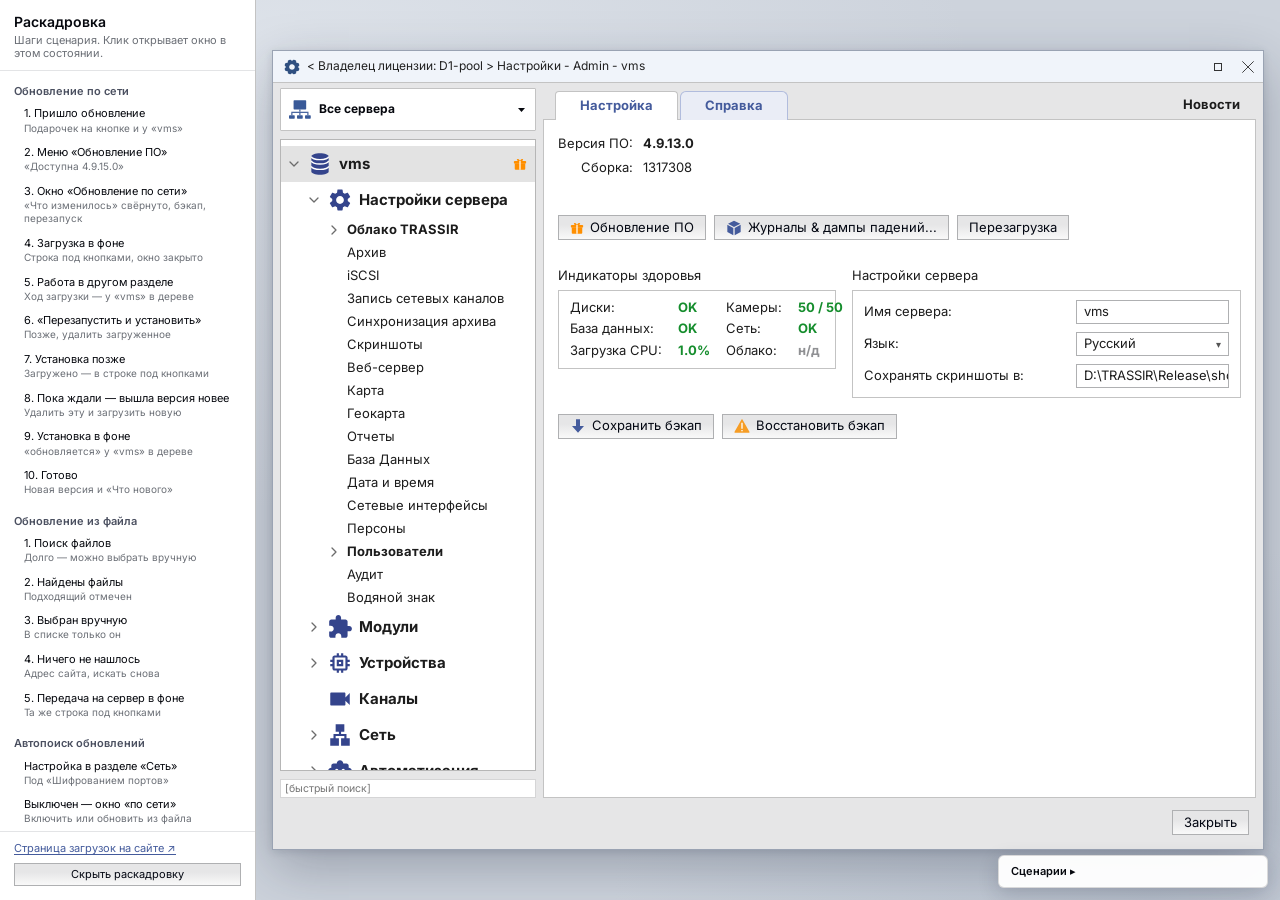
==== client.html @ b2afb57b "Окно обновления: правки после встречи №3 и страница демо - Раздел «Сеть» по реальному интерфейсу, в " ====
<!doctype html>
<html lang="ru">
<head>
<meta charset="utf-8">
<meta name="viewport" content="width=device-width, initial-scale=1">
<title>Обновление ПО — TRASSIR</title>
<link rel="preconnect" href="https://fonts.googleapis.com">
<link rel="preconnect" href="https://fonts.gstatic.com" crossorigin>
<link href="https://fonts.googleapis.com/css2?family=Inter:wght@400;500;600;700&display=swap" rel="stylesheet">
<style>

:root{
  --txt:#06080e; --black:#030712; --muted:rgba(0,0,0,.38); --grey:#6b6f76; --grey2:#8f9093; --dash:#b9bbbf;
  --bd:#c3c3c3; --bd2:#c8c8c8; --btn-bd:#afb0b2; --cell-bd:#e3e4e6; --row-bd:#eeeef0;
  --pri:#445b9c; --pri-50:#eaedf6; --pri-200:#b1bcdd; --icon:#3c5899;
  --sel:#e3e8f6; --hover:#f1f4fb; --win-bg:#e6e6e7; --title-bg:#f0f4fa;
  --card-head:#f2f3f4;                  /* шапка карточки настроек: нейтральный серый, отличается от голубой подсветки строки при наведении (16.10) */
  --amber:#ff8f00; --badge:#ab1330; --ok:#2c8e45; --warn:#b98a00; --err:#ab1330;
  /* статусы применения настроек */
  --st-ok:#2c8e45; --st-warn:#e6bd34; --st-err:#ab1330; --st-neutral:#8f9093;
  --st-err-hover:#8e0f28; --st-err-pressed:#730c20; --focus-ring:#7f95d1;
  --drift-bg:#fff4cc; --drift-bd:#e6cf7a; /* настройка изменилась на устройстве: фон поля и рамка плашки */
  --st-err-on:#fff; --ebadge-h:14px;   /* индикатор числа ошибок: текст на красном и высота */
  /* раскладка диалога — правила растяжения описаны в device-settings-dialog/README.md */
  --tree-w:clamp(300px,15cqw,350px);   /* дерево: 15% ширины окна, 300–350; 350 — самая длинная строка целиком (ручной разделитель: 220–350) */
  --nav-w:258px; --search-w:236px;       /* поиск по настройкам — фиксированной ширины (= ширина навигации по умолчанию − отступы 11 + 11), не тянется вместе с панелью разделов (26.10) */
                         /* навигация разделов: фиксированная (ручной разделитель: 234–270, по содержимому) */
  --form-min:452px; --form-max:100%;    /* колонка настроек (вкл. внутренние отступы 37 px); сверху не ограничена — тянется на всю ширину панели */
  --main-min:280px;                    /* видимая часть колонки настроек, когда панель разделов растянута: форма шире — прокручивается по горизонтали (02.11) */
  --label-min:180px; --label-max:360px; /* названия настроек */
  --ctl-min:200px; --ctl-share:50%;     /* значения: строка делится 50/50 — вертикальная линия посередине; значение не уже 200 (до 14.10: 40% строки, не шире 360) */
  --grid-row:28px; --label:#4b5060;    /* вид «Таблица»: высота строки, цвет названия параметра */
  --tbl-pv:128px; --tbl-cols:minmax(86px,100px) minmax(93px,104px) minmax(83px,100px) minmax(65px,74px) minmax(99px,112px) minmax(87px,98px) minmax(85px,128px) minmax(40px,52px) minmax(55px,76px); /* колонки растут вместе с окном, пока значения не поместятся целиком; дальше — свободное место справа */
  --tbl-x:0px; /* «Список каналов»: превью; тип, кодек, разрешение, FPS, сжатие, битрейт, тип битрейта, текущий FPS, текущий поток */
  --tip-bg:#f9f9f9; --tip-bd:#bbbbbb; --tip-shadow:0 1px 4px rgba(0,0,0,.16); /* подсказка: светлый фон, тонкая светло-серая рамка, небольшая тень */
  --status-w:18px;                      /* статус-иконка */
  --crumbs-h:35px; --title-h:25px; --head-h:calc(var(--crumbs-h) + var(--indent)*2 + var(--title-h)); /* шапка устройства и канала: путь + заголовок с отступом --indent сверху и снизу (19.10; было 12 px) */
  --pad-x:16px; --row-pad-r:6px; --indent:8px; --sb-w:10px; --col-gap:14px; /* --col-gap — от вертикальной линии до значения */
  /* левый край контента панели, шаг вложенности заголовков/полей, ширина скроллбара */
  --btn-grad:linear-gradient(180deg,#e6e6e7 38.8%,#f8f8f8 97.2%);
  --btn-grad-hover:linear-gradient(180deg,#eef1f8 30%,#ffffff 100%);
  --desk:#cdd3dc;
}
*{box-sizing:border-box}
html,body{margin:0;height:100%;overflow:hidden}
body{font:11px/1.2 Inter,"Segoe UI",system-ui,sans-serif;color:var(--txt);background:var(--desk);-webkit-font-smoothing:antialiased}
button,select,input{font:inherit;color:inherit}
body.is-dragging,body.is-dragging *{user-select:none!important}
body.is-dragging iframe{pointer-events:none}

/* ---------- desktop ---------- */
.desk{position:fixed;inset:0;background:
  radial-gradient(1200px 700px at 20% 10%,#dfe4eb 0%,transparent 60%),
  radial-gradient(900px 600px at 90% 100%,#bcc4d0 0%,transparent 60%),var(--desk)}
.hint{position:fixed;left:252px;bottom:12px;color:#4a5263;font-size:12px;display:flex;gap:12px;align-items:center;flex-wrap:wrap;max-width:calc(100% - 580px)} /* слева — панель «Сценарии», справа — «Симуляция связи» */
.hint kbd{font:inherit;background:rgba(255,255,255,.6);border:1px solid rgba(0,0,0,.12);border-radius:3px;padding:1px 5px}
.hint button,.sim button{border:1px solid rgba(0,0,0,.18);background:rgba(255,255,255,.7);border-radius:4px;padding:3px 9px;cursor:pointer}
.hint button:hover,.sim button:hover{background:#fff}
.reopen{position:fixed;left:50%;top:50%;transform:translate(-50%,-50%);display:none;flex-direction:column;align-items:center;gap:10px;color:#3b4252;font-size:13px}
.reopen.show{display:flex}
.reopen button{display:flex;align-items:center;gap:8px;padding:10px 16px;border:1px solid var(--btn-bd);background:var(--btn-grad);cursor:pointer;font-size:12px}
.reopen button:hover{background:var(--btn-grad-hover);border-color:#8d97b5}
.sim{position:fixed;right:14px;bottom:10px;z-index:1000;width:300px;background:rgba(255,255,255,.94);border:1px solid rgba(0,0,0,.14);border-radius:8px;box-shadow:0 8px 24px rgba(20,30,50,.18);font-size:12px;color:#2b2f37}
.sim-h{display:flex;align-items:center;justify-content:space-between;padding:8px 10px;font-weight:600;border-bottom:1px solid #e8eaee;cursor:pointer}
.sim-h small{font-weight:400;color:var(--grey)}
.sim-b{padding:8px 10px 10px;display:grid;gap:6px}
.sim.min .sim-b{display:none}
.sim label{display:flex;gap:7px;align-items:flex-start;cursor:pointer;line-height:1.35}
.sim label input{margin:2px 0 0}
.sim .sim-sec{font-weight:600;border-top:1px solid #eef0f3;padding-top:7px}
.sim .tips:empty{display:none}
.sim .tips{color:var(--grey);line-height:1.4;font-size:11px;border-top:1px solid #eef0f3;padding-top:7px}
.sim .tips b{color:#2b2f37;font-weight:600}

/* ---------- window ---------- */
.win{position:absolute;display:flex;flex-direction:column;background:var(--win-bg);border:1px solid #9aa3b3;
  box-shadow:0 18px 50px rgba(20,30,50,.28),0 2px 8px rgba(20,30,50,.12);transition:opacity .15s,transform .15s}
.win.preset{transition:opacity .15s} /* масштаб сценария применяется сразу, без анимации */
.win.closing{opacity:0;transform:scale(.98)}
.win.hidden{display:none}
.win.maximized{border-color:transparent;box-shadow:none}
.tbar{height:24px;flex:none;display:flex;align-items:center;justify-content:space-between;padding-left:7px;
  background:var(--title-bg);border-bottom:.7px solid var(--bd);user-select:none;cursor:default;touch-action:none}
.tbar .ttl{display:flex;align-items:center;gap:3px;color:#212121;white-space:nowrap;overflow:hidden}
.tbar .wctl{display:flex;height:100%}
.tbar .wbtn{width:30px;height:100%;border:0;background:transparent;display:grid;place-items:center;cursor:pointer}
.tbar .wbtn:hover{background:#dde4f0}
.tbar .wbtn.close:hover{background:#e81123}
.tbar .wbtn.close:hover path{stroke:#fff}
.rh{position:absolute;z-index:20;touch-action:none}
.rh.n{top:-4px;left:8px;right:8px;height:8px;cursor:ns-resize}
.rh.s{bottom:-4px;left:8px;right:8px;height:8px;cursor:ns-resize}
.rh.e{right:-4px;top:8px;bottom:8px;width:8px;cursor:ew-resize}
.rh.w{left:-4px;top:8px;bottom:8px;width:8px;cursor:ew-resize}
.rh.ne{right:-5px;top:-5px;width:14px;height:14px;cursor:nesw-resize}
.rh.nw{left:-5px;top:-5px;width:14px;height:14px;cursor:nwse-resize}
.rh.se{right:-5px;bottom:-5px;width:14px;height:14px;cursor:nwse-resize}
.rh.sw{left:-5px;bottom:-5px;width:14px;height:14px;cursor:nesw-resize}
.win.maximized .rh{display:none}
.grip{position:absolute;right:2px;bottom:2px;width:10px;height:10px;pointer-events:none;opacity:.55}

.wbody{flex:1;min-height:0;display:flex;flex-direction:column;padding:6px 6px 0 6px;overflow:hidden}
.cols{flex:1;min-height:0;display:flex;container-type:inline-size} /* от неё считается 15cqw для дерева */
.box{background:#fff;border:.7px solid var(--bd);border-radius:1px}

/* splitters */
.vsplit{width:10px;flex:none;cursor:col-resize;position:relative;touch-action:none}
.vsplit::after,.navsplit::after{content:"";position:absolute;top:0;bottom:0;left:50%;width:2px;margin-left:-1px;background:transparent;transition:background .12s}
.vsplit:hover::after,.vsplit.drag::after,.navsplit:hover::after,.navsplit.drag::after{background:#9fb0dc}
.navsplit{position:absolute;left:-4px;top:0;bottom:0;width:8px;cursor:col-resize;z-index:5;touch-action:none}
.hsplit{height:9px;flex:none;cursor:row-resize;position:relative;touch-action:none;margin-top:1px}
/* единое правило сворачивания: шевронов у заголовков нет, раздел сворачивается и разворачивается кликом по разделителю.
   На разделителе — маленькая кнопка-стрелка: показывает, куда свернётся или развернётся раздел */
#devTog,#chanTog,#pvTog{display:none}
.hsplit::before,.split::before,.navsplit::before{content:"";position:absolute;z-index:1;box-sizing:border-box;border:1px solid var(--cell-bd);border-radius:5px;background:#fff url("data:image/svg+xml,%3Csvg xmlns='http://www.w3.org/2000/svg' width='8' height='8' viewBox='0 0 8 8'%3E%3Cpath d='M1.5 3l2.5 2.5L6.5 3' fill='none' stroke='%236b6f76' stroke-width='1.2'/%3E%3C/svg%3E") center/8px no-repeat;transition:border-color .12s}
.hsplit::before,.split::before{left:50%;width:32px;height:10px;margin-left:-16px}
.hsplit::before{top:calc(100% - 5.5px);transform:rotate(180deg)} /* превью сворачивается вверх; кнопка — по центру линии разделителя (19.10) */
.hsplit{z-index:3}
.cview.pv-closed .hsplit::before{transform:none}
.split::before{top:-2px}                         /* список каналов сворачивается вниз */
.split.shut::before{transform:rotate(180deg)}
.navsplit::before{top:50%;left:-1px;width:10px;height:32px;margin-top:-16px;background-image:url("data:image/svg+xml,%3Csvg xmlns='http://www.w3.org/2000/svg' width='8' height='8' viewBox='0 0 8 8'%3E%3Cpath d='M1.5 3l2.5 2.5L6.5 3' fill='none' stroke='%236b6f76' stroke-width='1.2'/%3E%3C/svg%3E");transform:rotate(-90deg);width:32px;height:10px;left:-12px;margin-top:-5px} /* навигация сворачивается вправо */
.win.nav-closed .navsplit::before{transform:rotate(90deg)}
.hsplit:hover::before,.hsplit.drag::before,.split:hover::before,.split.drag::before,.navsplit:hover::before,.navsplit.drag::before{border-color:#9fb0dc}
.hsplit,.split,.navsplit{cursor:pointer}
.win.nav-closed .dnav,.win.nav-closed .cnav{width:10px}
.win.nav-closed .dnav>:not(.navsplit),.win.nav-closed .cnav>:not(.navsplit){display:none}
.hsplit::after{content:"";position:absolute;left:0;right:0;bottom:0;height:1px;background:var(--cell-bd)}

/* ---------- left column ---------- */
.left{width:var(--tree-w);flex:none;display:flex;flex-direction:column;min-height:0;min-width:0}
.srv{height:43px;flex:none;display:flex;align-items:center;gap:9px;padding:0 18px 0 7px;cursor:pointer;position:relative;border:.7px solid var(--bd)}
.srv:hover{background:#fafbfd}
.srv .nm{font-weight:700;flex:1;white-space:nowrap;overflow:hidden;text-overflow:ellipsis}
.tree{flex:1;min-height:0;margin-top:6px;overflow:auto;overflow-x:hidden;padding:5px 0}
.trow{height:24px;display:flex;align-items:center;gap:4px;cursor:pointer;white-space:nowrap;padding-right:8px;position:relative}
.trow:hover{background:var(--hover)}
.trow.sel{background:var(--sel)}
.trow:focus{outline:0}
.trow:focus-visible{outline:2px solid var(--focus-ring);outline-offset:-2px} /* фокус с клавиатуры */
.trow.inert{cursor:default} .trow.inert:hover{background:transparent} /* детектор: не выбирается */
.trow.fold:hover{background:transparent} /* группа: клик только сворачивает/разворачивает */
.trow .tl.b{font-weight:700}
.trow .tl .md{color:var(--grey)}
.trow.off .tl{color:#9a9ca2}
.trow.off .ticon{opacity:.45}
.trow .st-dot{width:6px;height:6px;border-radius:50%;flex:none;margin-left:2px}
.trow .st-dot.off{background:var(--err)}
.trow .st-dot.boot{background:#e6a100;animation:blink 1s infinite}
/* индикатор числа ошибок: дерево (кнопка — переход к ошибке) и навигация разделов */
.ebadge{min-width:var(--ebadge-h);height:var(--ebadge-h);padding:0 4px;border-radius:calc(var(--ebadge-h)/2);background:var(--st-err);color:var(--st-err-on);font-size:10px;font-weight:600;line-height:var(--ebadge-h);text-align:center;flex:none;box-sizing:border-box}
button.ebadge{border:0;margin-left:2px;cursor:pointer;font-family:inherit;transition:transform .08s,background .12s}
button.ebadge:hover{background:var(--st-err-hover)}
button.ebadge:active{background:var(--st-err-pressed);transform:scale(.9)}
button.ebadge:focus-visible{outline:2px solid var(--focus-ring);outline-offset:1px}
@keyframes blink{50%{opacity:.25}}
.trow mark{background:#ffe69a;color:inherit;border-radius:2px}
.tchev{width:11px;height:11px;flex:none;display:grid;place-items:center;transition:transform .12s}
.tchev.closed{transform:rotate(-90deg)}
.tchev.sp{visibility:hidden}
.ticon{flex:none;display:block}
.trow .ticon{width:12px}
.trow .tl{min-width:0;overflow:hidden} /* длинное имя обрезается краем панели, без «…» */
.tree-empty{padding:10px 12px;color:var(--grey)}
.qs{height:20px;flex:none;margin:6px 0 0;display:flex;align-items:center;border:.7px solid var(--bd);background:#fff}
.qs input{flex:1;min-width:0;border:0;outline:0;height:100%;padding:0 4px;font-size:11px;color:var(--txt);background:transparent}
.qs input::placeholder{color:var(--grey2)}
.qs .clr{width:18px;height:100%;border:0;background:transparent;display:grid;place-items:center;cursor:pointer;opacity:.75}
.qs .clr:hover{opacity:1}

/* ---------- main column ---------- */
.main{flex:1;min-width:0;display:flex;flex-direction:column;min-height:0}
.tabsrow{height:28px;flex:none;display:flex;align-items:flex-end;justify-content:space-between;position:relative;z-index:2}
.tabs{display:flex;gap:2px;align-items:flex-end}
.tab{border:.7px solid var(--pri-200);border-bottom:0;border-radius:11px 11px 0 0;background:var(--pri-50);
  color:var(--pri);font-weight:700;padding:7px 16px 6px;cursor:pointer;height:27px}
.tab:hover{background:#f2f4fa}
.tab.on{background:#fff;border-color:var(--bd);height:29px;margin-bottom:-1px;padding-top:8px;padding-bottom:7px}
.news{display:flex;align-items:center;gap:5px;margin:0 0 8px 0;border:0;background:transparent;cursor:pointer;padding:0;font-weight:700;color:#000}
.news .bdg{background:var(--badge);color:#fff;font-weight:400;border-radius:3px;min-width:13px;height:14px;line-height:14px;text-align:center;padding:0 3px;font-size:11px}
.news .bdg.zero{display:none}
.news:hover span:last-child{text-decoration:underline}
.panel{flex:1;min-height:0;background:#fff;border:.7px solid var(--bd);border-bottom:1px solid var(--cell-bd);display:flex;flex-direction:column;position:relative;overflow:hidden}
.view{display:none;flex:1;min-height:0}
.panel[data-view="dev"] #devView{display:flex;flex-direction:column}
.panel[data-view="chan"] #chanView{display:flex}
.panel.help-on .view{display:none!important}

/* shared header pieces */
.crumbs{height:var(--crumbs-h);flex:none;display:flex;align-items:center;gap:9px;padding:0 0 0 var(--pad-x);color:#7c7f86;white-space:nowrap;overflow:hidden}
.crumbs .c{cursor:pointer}
.crumbs .c:hover{color:var(--pri);text-decoration:underline}
.crumbs .c.cur{color:var(--txt);cursor:default;text-decoration:none}
.crumbs .c.nc,.crumbs .c.nc:hover{color:inherit;cursor:default;text-decoration:none} /* группа — не ссылка */
.crumbs svg{transform:rotate(-90deg);flex:none}
.chevbtn{width:16px;height:16px;border:0;background:transparent;padding:0;display:grid;place-items:center;cursor:pointer;border-radius:3px;flex:none}
.chevbtn:hover{background:var(--sel)}
.chevbtn svg{transition:transform .15s}
.chevbtn.open svg{transform:rotate(180deg)}
.btn{height:25px;padding:0 10px;border:1px solid var(--btn-bd);background:var(--btn-grad);color:var(--black);cursor:pointer;
  display:inline-flex;align-items:center;justify-content:center;gap:5px;white-space:nowrap;font-size:11px}
.btn:hover{background:var(--btn-grad-hover);border-color:#8d97b5}
.btn:active{background:#dfe2e8}
.btn:disabled{color:#9a9ca2;cursor:default;background:var(--btn-grad);border-color:#c9cacc}
.btn:focus-visible,.tab:focus-visible,.chevbtn:focus-visible,.cb:focus-visible,.tcb:focus-visible,select.sel:focus-visible{outline:2px solid var(--focus-ring);outline-offset:1px}
.btn.sm{height:23px}
.btn.ico{width:25px;padding:0;flex:none}
.btn.ico.spin svg{animation:spin .7s ease}
.btn.refresh{flex:none}
/* статус соединения в футере, сразу за кнопкой «Обновить»: коротко, полный текст — в подсказке */
.conn{display:flex;align-items:center;gap:5px;flex:0 1 auto;min-width:14px;margin-left:4px;color:var(--grey);white-space:nowrap;cursor:default} /* при нехватке места текст статуса сжимается: полный есть в подсказке */
.conn .ct{min-width:0;overflow:hidden;text-overflow:ellipsis}
.conn i{width:8px;height:8px;border-radius:50%;background:var(--st-neutral);flex:none}
.conn.on i{background:var(--st-ok)} .conn.warn i{background:var(--st-warn)} .conn.off i{background:var(--st-err)}
.conn.boot i{background:var(--st-warn);animation:blink 1s infinite}
.conn .spin{display:grid;flex:none} .conn .spin svg{animation:spin 1s linear infinite}
.btn.pri{background:linear-gradient(180deg,#5670b8,#445b9c);border-color:#3a4f8a;color:#fff}
.btn.pri:hover{background:linear-gradient(180deg,#6079c0,#4a62a5)}
@keyframes spin{to{transform:rotate(360deg)}}
.btn.on{background:#dfe3ee;border-color:#8d97b5}
.pill{display:inline-flex;align-items:center;gap:5px;height:18px;padding:0 7px;border-radius:9px;font-size:10.5px;font-weight:500;white-space:nowrap;flex:none}
.pill::before{content:"";width:6px;height:6px;border-radius:50%;background:currentColor}
.pill.on{background:#e7f4ea;color:#23743a}
.pill.off{background:#fbe9ec;color:var(--err)}
.pill.boot{background:#fff4d6;color:#8a6400}

/* ---------- banners ---------- */
.banner{display:flex;gap:6px;padding:0 var(--pad-x);margin-bottom:10px}
.banner .dot{width:8px;height:8px;border-radius:50%;background:var(--amber);flex:none;margin-top:3px}
.banner p{margin:0;font-weight:600;color:var(--amber);line-height:13px;max-width:560px}
.banner p span{display:block;font-weight:400;color:var(--muted)}
.banner.err .dot{background:var(--err)} .banner.err p{color:var(--err)}
.banner.boot .dot{background:#e6a100;animation:blink 1s infinite} .banner.boot p{color:#8a6400}
.banner a{color:var(--pri);cursor:pointer;text-decoration:underline;font-weight:500}

/* ---------- device view ---------- */
.dev{flex:1;min-height:120px;display:flex;overflow:hidden}
.dev-main{flex:1;min-width:0;display:flex;flex-direction:column;min-height:0}
.dev-head{flex:none;height:var(--head-h);position:relative}
.dev-head::after{content:""; /* линия под шапкой устройства — всегда (26.10; раньше появлялась только при прокрутке) */position:absolute;left:0;right:0;bottom:0;height:1px;background:var(--cell-bd);z-index:2}
.dtitle{height:var(--title-h);margin-top:var(--indent);display:flex;align-items:center;padding:0 calc(var(--pad-x) + var(--sb-w)) 0 var(--pad-x);gap:8px;max-width:calc(var(--form-max) + var(--sb-w))} /* кнопки справа — по колонке статусов */
.dtitle .nm{font-size:14px;font-weight:600;white-space:nowrap;overflow:hidden;text-overflow:ellipsis;min-width:0}
.dbtns{margin-left:auto;display:flex;gap:6px;align-items:center;flex:none}
.dev-scroll{flex:1;min-height:0;overflow:auto;scrollbar-gutter:stable;padding:10px 0 24px}

/* ---------- settings form (shared) ---------- */
/* колонка настроек: ограничена по ширине, чтобы на широком окне не было «дыр» посреди строки */
.form{padding:0 var(--pad-x);min-width:var(--form-min);max-width:var(--form-max);--ctl-w:max(var(--ctl-min),var(--ctl-share) - var(--status-w) - 3px - var(--col-gap))}
.blk{padding-top:5px;margin-bottom:4px}
.blk-title{font-weight:700;height:14px;margin-bottom:10px}
.sub1{font-weight:700;height:14px;margin-bottom:10px;padding-left:var(--indent)}
.sub2{font-weight:600;height:14px;margin-bottom:10px;padding-left:calc(var(--indent)*2);color:#3a3e47}
.form.fchan .blk{margin-bottom:6px}
.ln{display:flex;align-items:center;gap:14px;min-height:18px;margin-bottom:10px}
.ln.b{min-height:25px}
@supports (width:round(down,10.5px,1px)){ .form{--ctl-w:round(down,max(var(--ctl-min),var(--ctl-share) - var(--status-w) - 3px - var(--col-gap)),1px)} } /* контролы начинаются на целом пикселе */
.ln-l{flex:1 1 0;min-width:var(--label-min);max-width:var(--label-max);padding-left:calc(var(--indent)*3);white-space:nowrap;overflow:hidden;text-overflow:ellipsis}
.ln.c .ln-l{cursor:pointer}
.ln.off .ln-l{color:#a3a5aa}
/* значение + статус прижаты к правому краю колонки; контрол — к левому краю своей колонки (поля, чекбоксы и кнопки на одной вертикали) */
.ln-c{display:flex;align-items:center;gap:3px;flex:none;margin-left:auto;width:calc(var(--ctl-w) + var(--status-w)*2 + 6px)} /* значение + кнопка возврата + значок статуса */
.ln-c>.mk{margin-left:auto}
.ln.b .ln-c{width:auto;min-width:calc(var(--ctl-w) + var(--status-w)*2 + 6px)}
.ln.note{display:block;padding:8px 10px;margin:0 0 10px 10px;background:#f4f6fb;border-left:3px solid var(--pri-200);color:#4b5060;line-height:1.4;max-width:540px}
.tf,select.sel{flex:1 1 auto;min-width:0;width:auto;height:18px;border:1px solid var(--btn-bd);padding:0 3px;font-size:11px;color:var(--black);background-color:#fff;outline:0;border-radius:0}
select.sel{-webkit-appearance:none;appearance:none;padding-right:16px;cursor:pointer;text-overflow:ellipsis;
  background-image:url("data:image/svg+xml,%3Csvg xmlns='http://www.w3.org/2000/svg' width='14' height='20' viewBox='0 0 13.58 19.69'%3E%3Cpath d='M9.38 8.64H4.62L7 11.36z' fill='%23030712'/%3E%3C/svg%3E");
  background-repeat:no-repeat;background-position:right 1px center}
.tf:hover,select.sel:hover{border-color:#8e95a3}
.tf:focus,select.sel:focus{border-color:var(--pri);box-shadow:0 0 0 1px rgba(68,91,156,.18)}
.tf.chg,select.sel.chg{font-weight:700} /* изменено, не сохранено: жирное значение (синий фон убран) */
.tf.ro{background:#f5f6f8;color:#4b5060;border-color:#dcdde0;cursor:default}
.tf:disabled,select.sel:disabled{color:#a3a5aa;background-color:#f7f7f8;border-color:#dcdde0;cursor:default}
.tf.bad,select.sel.bad{border-color:var(--err);background-color:#fdf2f4;box-shadow:0 0 0 1px rgba(171,19,48,.15)}
.cb{width:14px;height:14px;flex:none;border:1px solid #8f9399;border-radius:1px;padding:0;background:#fff;display:grid;place-items:center;cursor:pointer}
.cb:hover{border-color:var(--pri)}
.cb svg{opacity:0}
.cb[aria-checked="true"]{background:var(--pri);border-color:var(--pri)}
.cb[aria-checked="true"] svg{opacity:1}
.cb.chg{box-shadow:0 0 0 2px #fff,0 0 0 4px var(--pri-200)}
.cb:disabled{opacity:.4;cursor:default}
.rng{-webkit-appearance:none;appearance:none;flex:1 1 auto;width:auto;min-width:0;height:14px;background:transparent;margin:0;cursor:pointer}
.rng::-webkit-slider-runnable-track{height:6px;border:1px solid var(--btn-bd);background:#fff}
.rng::-moz-range-track{height:4px;border:1px solid var(--btn-bd);background:#fff}
.rng::-webkit-slider-thumb{-webkit-appearance:none;width:11px;height:13px;margin-top:-4.5px;border:1px solid #9a9ca0;background:linear-gradient(180deg,#f6f6f6,#dcdcdd)}
.rng::-moz-range-thumb{width:9px;height:11px;border:1px solid #9a9ca0;border-radius:0;background:linear-gradient(180deg,#f6f6f6,#dcdcdd)}
.rng.chg::-webkit-slider-runnable-track{background:var(--sel);border-color:var(--pri-200)}
.rng.chg::-moz-range-track{background:var(--sel)}
.rng:disabled{opacity:.45;cursor:default}
.rv{width:27px;flex:none;text-align:right;color:#4b5060;font-variant-numeric:tabular-nums}
.mk{width:18px;height:18px;flex:none;display:grid;place-items:center}
.mk:empty{visibility:hidden}
.mk svg{display:block}
.mk.spin svg{animation:spin 1s linear infinite}
.ic-info{color:var(--pri)} .ic-ok{color:var(--st-ok)} .ic-warn{color:var(--st-warn)} .ic-err{color:var(--st-err)}
body.status-b .ic-ok,body.status-b .ic-warn{color:var(--st-neutral)} /* вариант Б: цветным остаётся только крестик */
.mk-undo{width:18px;height:18px;flex:none;padding:0;border:0;border-radius:50%;background:transparent;color:var(--pri);display:grid;place-items:center;cursor:pointer;transition:transform .08s,background .12s}
/* кнопка «вернуть прежнее значение» в строке настройки: место под неё есть всегда, видна только у изменённого и у неприменённого поля */
.ln-c>.un{margin-left:auto;visibility:hidden}
.ln-c>.un.on{visibility:visible}
.ln-c>.un+.mk{margin-left:0}
.mk-undo:hover{background:var(--sel)}
.mk-undo:active{transform:scale(.88)}
.mk-undo:focus-visible{outline:2px solid var(--focus-ring);outline-offset:1px}
.mk-undo:disabled{cursor:default;opacity:.5;background:transparent}
.ln.hide,.sub1.hide,.sub2.hide,.blk.hide,.blk-title.hide{display:none!important}

.ln.flash{animation:lnflash 1.2s ease}
/* загрузка настроек при открытии устройства или канала: видны прежние значения серым, как у недоступных полей, править нельзя, в футере «Загрузка настроек…» (19.10, вместо заглушек) */
.form.loading{pointer-events:none}
.form.loading select.sel:disabled{opacity:1} /* у списка браузер по умолчанию ещё и приглушает недоступный — серый текст как у полей ввода */
.form.loading .mk,.form.loading .un{visibility:hidden}
/* варианты фонового обновления: A+ — обновлённое значение коротко подсвечивается и гаснет */
@keyframes bgflash{0%,35%{background-color:var(--drift-bg)}100%{background-color:transparent}}
.bgflash{animation:bgflash 2.5s ease-out}
.ln.bgflash-ln{animation:bgflash 2.5s ease-out}
/* сверка с устройством: значение на устройстве отличается от показанного (drift) или только что обновлено с устройства (drifted) */
.tf.drift,select.sel.drift,.tf.drifted,select.sel.drifted{background-color:var(--drift-bg)}
.cb.drift,.cb.drifted{box-shadow:0 0 0 2px #fff,0 0 0 4px var(--drift-bd)}
.driftbar{position:sticky;top:0;z-index:2;display:flex;align-items:center;gap:10px;margin:0 0 10px;padding:6px 10px;background:var(--drift-bg);border:1px solid var(--drift-bd)}
.driftbar span{flex:1;min-width:0}
.driftbar .lnk{border:0;background:none;padding:0;color:var(--pri);text-decoration:underline;cursor:pointer;font:inherit}
@keyframes lnflash{0%,40%{background:#fff3d6}100%{background:transparent}}

/* ---------- вид «Таблица» (переключатель под окном, по умолчанию — форма) ----------
   Тихая таблица: строки с волосяными линиями, название приглушено, значение — текст без рамки.
   Ячейка становится полем при наведении и в фокусе, правка — сразу по клику. */
.view-table .blk,.view-table .form.fchan .blk{padding-top:0;margin-bottom:18px}
.view-table .blk-title{height:auto;margin:0;padding:6px 0 6px;font-size:13px;font-weight:600;line-height:18px}
.view-table .sub1{height:auto;margin:0;padding:12px 0 5px var(--indent);font-size:10px;font-weight:600;line-height:13px;letter-spacing:.06em;text-transform:uppercase;color:var(--grey);border-bottom:1px solid var(--cell-bd)}
.view-table .blk-title+.sub1{padding-top:4px}
.view-table .sub2{height:auto;margin:0;padding:9px 0 5px var(--indent);line-height:13px;color:var(--label);border-bottom:1px solid var(--cell-bd)}
.view-table .ln{margin:0;min-height:var(--grid-row);padding-left:var(--indent);border-bottom:1px solid var(--cell-bd)}
.view-table .ln.b{min-height:calc(var(--grid-row) + 6px)}
.view-table .ln.note{margin:6px 0;min-height:0;border-bottom:0}
.view-table .ln-l{padding-left:0;max-width:none;color:var(--label)}
/* строка подсвечивается при наведении (14.10); поле внутри без своей подложки — ни при наведении, ни в фокусе, чтобы в подсвеченной строке не было белого прямоугольника */
.view-table .form:not(.loading) .ln:not(.note):not(.off):hover,.view-table .form:not(.loading) .ln:has(:focus-visible),.chm-table .srow:has(:focus-visible){background-color:var(--hover)} /* с клавиатуры строка с фокусом подсвечивается так же, как при наведении */
.view-table .form .tf,.view-table .form select.sel{height:20px;padding-left:5px;margin-left:-6px}
.view-table .form .tf:not(.bad),.view-table .form select.sel:not(.bad){border-color:transparent;box-shadow:none}
.view-table .form .tf:not(.chg):not(.bad):not(.drift):not(.drifted),.view-table .form select.sel:not(.chg):not(.bad):not(.drift):not(.drifted){background-color:transparent}
.view-table .form select.sel{background-image:url("data:image/svg+xml,%3Csvg xmlns='http://www.w3.org/2000/svg' width='14' height='20' viewBox='0 0 14 20'%3E%3Cpath d='M4 8.5l3 3 3-3' fill='none' stroke='%238f9093' stroke-width='1.2'/%3E%3C/svg%3E")}
.view-table .form select.sel:disabled{background-image:none}
.view-table .form .tf.ro{color:var(--grey)}
/* рамки и подложки у поля нет ни при наведении, ни в фокусе: редактирование видно по курсору */
.view-table .form .tf.bad,.view-table .form select.sel.bad{border-color:transparent;box-shadow:none;background-color:transparent;color:var(--err)} /* недопустимое значение: красный текст и значок, без рамки и заливки */
.view-table .form .tf.chg:not(.bad):not(.drift):not(.drifted),.view-table .form select.sel.chg:not(.bad):not(.drift):not(.drifted){background-color:transparent}
/* фокус в поле — одинаково у ввода и выпадающего списка: без рамки и обводки, закрашивается вся ячейка значения — цветом выбранного пункта дерева --sel, на два тона темнее подсветки строки --hover (19.10) */
.view-table .form:not(.loading) .ln .tf:focus:not(.drift):not(.drifted),.view-table .form:not(.loading) .ln select.sel:focus:not(.drift):not(.drifted){background-color:transparent;outline:0}
.view-table .form:not(.loading) .ln-c:has(.tf:focus:not(.drift):not(.drifted),select.sel:focus:not(.drift):not(.drifted)){background-color:var(--sel);box-shadow:var(--row-pad-r) 0 0 var(--sel)} /* заливка до правой границы карточки — через внутренний отступ строки */
/* «Список каналов» в том же оформлении, что и настройки в центре: шапка-полоса, тонкие линии, значения без рамок */
.view-table .tbl{border-radius:0}
.view-table .tr-h{height:var(--grid-row);background:var(--hover);border-bottom:1px solid var(--cell-bd)}
.view-table .tr-h>div{height:auto}
.view-table .tr-h>div+div{border-left:0}
.view-table .pvc{border-right:0}
.view-table .pvc{padding:4px 5px}
.view-table .srow{height:32px;border-bottom:1px solid var(--cell-bd)}
.view-table .srow:hover{background:var(--hover)}
.view-table .srow .ty{color:var(--label)}
.view-table .tbl select.sel:not(.bad){border-color:transparent;background-color:transparent;background-image:url("data:image/svg+xml,%3Csvg xmlns='http://www.w3.org/2000/svg' width='14' height='20' viewBox='0 0 14 20'%3E%3Cpath d='M4 8.5l3 3 3-3' fill='none' stroke='%238f9093' stroke-width='1.2'/%3E%3C/svg%3E")}
.view-table .tbl .srow:hover select.sel:not(:disabled):not(.bad){border-color:var(--btn-bd);background-color:#fff}
.view-table .tbl select.sel:focus:not(.bad){border-color:var(--pri);background-color:#fff}
/* «Карточки»: каждый подраздел — отдельная карточка с заголовком */
/* карточки одного раздела стоят вплотную: общая рамка, заголовок подраздела — полоса внутри неё */
.tv-cards .blk-title{border-bottom:1px solid var(--cell-bd)}
.tv-cards .sub1,.tv-cards .blk-title+.sub1{margin-top:0;padding:7px var(--indent);font-size:11px;letter-spacing:0;text-transform:none;color:var(--txt);background:var(--card-head);border:1px solid var(--cell-bd);border-top:0}
.tv-cards .sub2,.tv-cards .ln:not(.note){border-left:1px solid var(--cell-bd);border-right:1px solid var(--cell-bd);padding-right:var(--row-pad-r)}
/* вариант «С отступом» (класс cards-gap на body): подразделы одного раздела — отдельные карточки с промежутком */
.tv-cards.cards-gap .sub1{margin-top:calc(var(--indent)*1.5);border-top:1px solid var(--cell-bd)}
.tv-cards.cards-gap .blk-title+.sub1{margin-top:0;border-top:0}
/* ---------- каналы — раздел-таблица в настройках устройства (классы chm-in chm-table на body; решение 14.10). Код панели «Список каналов» снизу оставлен, но не используется ---------- */
.chm-in #split{display:none!important}
.chm-in .chan{height:auto!important;flex:none;border-top:0;background:none;padding:0 calc(var(--pad-x) + var(--status-w) + 4px) calc(var(--indent)*2) var(--pad-x);--ctl-w:max(var(--ctl-min),var(--ctl-share) - var(--status-w) - 3px - var(--col-gap))}
.chm-in .chan.qhide{display:none}
.chm-in .chan-h{height:auto;padding:6px 0;border-bottom:1px solid var(--cell-bd)}
.chm-in .chan-h .nm{font-size:13px;line-height:18px}
.chm-in .chan-h .btn{height:20px}
.chm-in .chan-body{display:block;overflow:visible;padding:0}
.chm-in .tbl{min-width:0;border:0;border-radius:0;overflow:visible}
.chm-in .cn-x{font-weight:500}
.chst{color:var(--grey);font-variant-numeric:tabular-nums;white-space:nowrap}
.ty>.mk{margin-left:auto;flex:none}
/* B. одна таблица: превью, поток, FPS, КБ/с */
.chm-table .tbl{border:1px solid var(--cell-bd);border-top:0}
.chan-sub{display:none}
.chm-in.chm-table .chan-sub{display:block;margin-top:0;border-top:0}
/* каналы — отдельными карточками с тем же зазором, что между карточками настроек: первая примыкает к шапке «Список каналов» */
.chm-in.chm-table #tbl{border:0}
.chm-in.chm-table #tbl>.grp{border:1px solid var(--cell-bd)}
.chm-in.chm-table #tbl>.grp:first-child{border-top:0}
.chm-in.chm-table #tbl>.grp+.grp{margin-top:calc(var(--indent)*1.5)}
.ln-c>.cb+.chst{margin-left:var(--indent);min-width:0;overflow:hidden;text-overflow:ellipsis} /* в канале: показатели потока — рядом с галочкой «Поток включён», как в таблице каналов */ /* шапка карточки — как «Журнал тревог» в разделах устройства */
/* строка потока как строка настройки: слева название потока, справа за вертикальной линией — галочка и текущие показатели на одной вертикали со значениями ниже (--chk-x считается по строке настроек) */
.chm-table .srow{grid-template-columns:minmax(0,calc(var(--chk-x,60%) - var(--tbl-pv) - 1px)) minmax(0,1fr)}
.chm-table .srow>.chs{padding:0 var(--indent);color:var(--label);overflow:hidden;text-overflow:ellipsis;white-space:nowrap}
.chm-table .ty>.chst{min-width:0;overflow:hidden;text-overflow:ellipsis}
.chm-table .srow>.ty{align-self:stretch;gap:var(--indent);border-left:1px solid var(--cell-bd);padding:0 6px 0 calc(var(--col-gap) - 1px);cursor:default}
/* как в строках настроек: стрелка возврата — в ячейке, значок статуса — за правым краем таблицы */
.chm-table .srow{position:relative}
.chm-table .ty>.un{margin-left:auto;visibility:hidden}
.chm-table .ty>.un.on{visibility:visible}
.chm-table .ty>.mk{position:absolute;right:calc(-5px - var(--status-w));top:50%;margin:-9px 0 0}
/* «Карточки»: значок статуса вынесен за правый край карточки, в строке на его месте — кнопка возврата значения */
.tv-cards .form{padding-right:calc(var(--pad-x) + var(--status-w) + 4px)}
.tv-cards .dtitle{padding-right:calc(var(--pad-x) + var(--sb-w) + var(--status-w) + 4px)} /* кнопки в заголовке — по правому краю карточек */
.tv-cards .ln:not(.note){gap:0}
.tv-cards .ln:not(.note) .ln-l{padding-right:var(--indent)}
.tv-cards .ln-c{position:relative;align-self:stretch;width:calc(var(--ctl-w) + var(--status-w) + 3px + var(--col-gap));padding-left:calc(var(--col-gap) - 1px);border-left:1px solid var(--cell-bd)} /* вертикальная линия между названием и значением */
.tv-cards .ln.b .ln-c{min-width:calc(var(--ctl-w) + var(--status-w) + 3px + var(--col-gap))}
.tv-cards .ln-c>.mk{position:absolute;right:calc(-11px - var(--status-w));top:50%;margin:-9px 0 0}
.tv-cards .cpv{margin-right:calc(var(--pad-x) + var(--sb-w) + var(--status-w) + 4px);max-width:calc(var(--form-max) - var(--pad-x)*2 - var(--status-w) - 4px)}

.form mark,.dnav mark,.cnav mark{background:none;color:inherit} /* найденное в настройках и разделах не подсвечивается */
.nores{display:none;color:var(--grey)}
.nores.show{display:flex;align-items:center;justify-content:center;height:calc(100% - 70px);min-height:80px;max-width:var(--form-max);text-align:center} /* по центру пустой области */

/* device nav */
.dnav,.cnav{flex:none;border-left:.7px solid var(--bd);display:flex;flex-direction:column;min-height:0;position:relative}
.dnav,.cnav{width:var(--nav-w);max-width:calc(100% - var(--main-min))} /* без верхнего предела ширины — колонке настроек остаётся --main-min */
.dsearch{margin:11px;height:20px;flex:none;border:.7px solid var(--bd);display:flex;align-items:center;background:#fff}
.dsearch input{flex:1;min-width:0;border:0;outline:0;height:100%;padding:0 4px;font-size:11px}
.dsearch input::placeholder{color:var(--grey2)}
/* поиск по настройкам стоит над списком разделов в правой панели */
.dsearch:focus-within{border-color:var(--pri)}
.sfound{flex:none;padding-left:8px;color:var(--grey);white-space:nowrap} /* число найденного — внутри поля, справа */
.sfound:empty{display:none}
.dsearch .clr{width:18px;height:100%;border:0;background:transparent;display:grid;place-items:center;cursor:pointer}
.navlist{flex:1;min-height:0;overflow:auto;padding-bottom:8px}
/* футер примыкает к панели настроек без зазора: между ними — светлая линия, как под строкой с путём */
/* поиск над разделами стоит на одной строке с хлебными крошками (высота строки 35); под строкой — линия через всю панель; заголовок ниже линии — с отступом 12 */
.dnav>.dsearch,.cnav>.dsearch{margin:7px 11px;width:var(--search-w);align-self:flex-end;flex:none} /* прижат к правому краю; панель уже — поиск выходит влево в строку с путём */
.dnav>.navlist,.cnav>.navlist{border-top:1px solid var(--cell-bd);padding-top:6px}
.dnav,.cnav{border-left-color:transparent} /* в строке с путём и поиском вертикального разделителя нет */
.dnav>.navlist,.cnav>.navlist{border-left:.7px solid var(--bd)}
.win.nav-closed .dnav,.win.nav-closed .cnav{border-left-color:var(--bd)} /* свёрнутая панель — полоса с линией во всю высоту */
/* поиск — отдельный блок в строке с путём; сворачивается и тянется только панель разделов под ним (19.10).
   Свёрнута — поиск стоит там же, путь до него не доходит; полоса и ручка панели начинаются под строкой с путём */
.dnav>.navsplit,.cnav>.navsplit{top:var(--crumbs-h)}
.win.nav-closed .dnav>.dsearch,.win.nav-closed .cnav>.dsearch{display:flex;position:absolute;top:0;right:0;width:var(--search-w);z-index:2}
.win.nav-closed .crumbs{padding-right:calc(var(--search-w) + 12px)}
.win.nav-closed .dnav,.win.nav-closed .cnav{border-left-color:transparent}
.win.nav-closed .dnav::before,.win.nav-closed .cnav::before{content:"";position:absolute;left:-.7px;top:var(--crumbs-h);bottom:0;border-left:.7px solid var(--bd)}
.crumbs{border-bottom:1px solid var(--cell-bd)}
.cnt{margin-left:auto;margin-right:10px;font-weight:500;color:var(--grey);letter-spacing:0}
.cnt.ebadge{color:var(--st-err-on);font-weight:600;margin-right:8px;cursor:pointer} /* в разделе есть ошибки — число внутри; клик ведёт к полю с ошибкой */
.cnt.ebadge:hover{background:var(--st-err-hover)}
.cnt.ebadge:active{background:var(--st-err-pressed)}
/* счётчик в меню (05.11): один вид для раздела и подпункта — серый, число = всё, кроме зелёного (ошибки, предупреждения, несохранённое);
   если среди них есть ошибка (не применилось или недопустимое значение) — красная точка в правом верхнем углу */
.cnt.ebadge.grey{background:var(--st-neutral);color:var(--st-err-on)}
.cnt.ebadge.grey:hover{background:var(--st-neutral);filter:brightness(.9)}
.cnt.ebadge.dot{position:relative;overflow:visible}
.cnt.ebadge.dot::after{content:"";position:absolute;top:-3px;right:-3px;width:7px;height:7px;border-radius:50%;background:var(--st-err);box-shadow:0 0 0 1.5px var(--st-err-on)}

/* channels (device view) */
.split{height:6px;flex:none;margin:-3px 0;position:relative;z-index:3;cursor:row-resize;touch-action:none}
.split::after{content:"";position:absolute;left:0;right:0;top:2px;height:2px;background:transparent;transition:background .12s}
.split:hover::after,.split.drag::after{background:#9fb0dc}
.split.shut{cursor:pointer}
.chan{flex:none;display:flex;flex-direction:column;border-top:.7px solid var(--bd);min-height:0;background:#fff}
.chan-h{height:47px;flex:none;display:flex;align-items:center;gap:8px;padding:0 var(--pad-x)}
.chan-h .nm{font-size:14px;font-weight:600;white-space:nowrap}
.chan-h .btn{margin-left:auto;gap:2px;padding:0 10px 0 8px}
.chan-body{display:none;flex:1;min-height:0;overflow:auto;padding:0 14px 14px}
.devview.chan-open .chan-body{display:block}
.devview.dev-closed .dev{flex:none;height:var(--head-h);min-height:var(--head-h)}
.devview.dev-closed .dev-scroll{visibility:hidden}
.devview.dev-closed.chan-open .chan{flex:1}
.tbl{min-width:823px;border:1px solid var(--cell-bd);border-radius:3px;overflow:hidden}
.tr-h{display:grid;grid-template-columns:var(--tbl-pv) var(--tbl-cols);height:40px;border-bottom:1px solid #c6c6c6;background:#fff;align-items:center;position:sticky;top:0;z-index:1}
.tr-h>div{height:36px;display:flex;align-items:center;padding:0 6px;font-weight:600;white-space:nowrap;overflow:hidden}
.tr-h>div+div{border-left:1px solid var(--cell-bd)}
.grp{display:grid;grid-template-columns:var(--tbl-pv) 1fr;border-bottom:1px solid var(--cell-bd);background:#fff}
.grp:last-child{border-bottom:0}
.grp.new{animation:flash 1.2s ease}
@keyframes flash{from{background:#fff4dc}to{background:#fff}}
.pvc{padding:12px 4px 10px 5px}
.pv{width:118px;height:82px;border-radius:1px;overflow:hidden;position:relative;background:#d9d9d9 center/cover no-repeat;cursor:pointer}
.pv::after{content:"";position:absolute;left:0;right:0;bottom:0;height:54px;background:linear-gradient(0deg,rgba(0,0,0,.7),rgba(0,0,0,0))}
.pv .cap{position:absolute;left:6px;right:5px;bottom:7px;z-index:1;color:#fff;display:flex;flex-direction:column;gap:3px}
.pv .cap b{font-weight:600;white-space:nowrap;overflow:hidden;text-overflow:ellipsis}
.pv.virt{background:linear-gradient(135deg,#5d6f9f,#2e3a5c)}
.pv.dead{background:#2a2d34}
.pv:hover{outline:2px solid var(--focus-ring);outline-offset:1px}
.streams{min-width:0}
.pvc{border-right:1px solid var(--cell-bd)}
.srow{display:grid;grid-template-columns:var(--tbl-cols);height:40px;align-items:center;border-bottom:1px solid var(--row-bd)}
.srow:last-child{border-bottom:0}
.srow:hover{background:#fafbfe}
.srow>div{padding:0 4px 0 9px;white-space:nowrap;overflow:hidden;text-overflow:ellipsis}
.srow .ty{display:flex;align-items:center;gap:8px;cursor:pointer}
.srow .na{color:var(--dash)}
/* редактируемая ячейка: список и значок статуса справа от него, как у настройки в центре */
.srow>.tc{display:flex;align-items:center;gap:3px;padding:0 3px 0 5px;overflow:visible}
.srow>.ty{padding:0 4px 0 8px}
.tc.flash{animation:lnflash 1.2s ease}
.srow .st{color:var(--grey);padding:0 4px 0 6px;font-variant-numeric:tabular-nums}
.tcb{width:16px;height:16px;flex:none;border:1px solid #8f9399;background:#fff;padding:0;display:grid;place-items:center;cursor:pointer}
.tcb svg{opacity:0}
.tcb[aria-checked="true"]{background:var(--pri);border-color:var(--pri)}
.tcb[aria-checked="true"] svg{opacity:1}

/* ---------- channel view ---------- */
.cv-main{flex:1;min-width:0;min-height:0;container-type:inline-size;container-name:cvmain}
.cv-in{display:flex;flex-direction:column;height:100%;min-height:0}
.crumbs.cc{padding-left:var(--pad-x)}
.ctitle{height:var(--title-h);margin-top:var(--indent);flex:none;display:flex;align-items:center;gap:8px;padding:0 calc(var(--pad-x) + var(--sb-w)) 0 var(--pad-x)}
.ctitle .nm{font-size:14px;font-weight:600;white-space:nowrap;overflow:hidden;text-overflow:ellipsis;min-width:0}
/* значок автозаполнения контактов и паролей, который браузер подставляет в поля, в прототипе не нужен */
input::-webkit-contacts-auto-fill-button,input::-webkit-credentials-auto-fill-button{visibility:hidden;display:none!important;pointer-events:none;position:absolute;right:0}
.pen{width:18px;height:18px;border:0;background:transparent;padding:0;display:grid;place-items:center;cursor:pointer;border-radius:3px;flex:none;margin-left:-1px}
.pen:hover{background:var(--sel)}
.cname-inp{font-size:14px;font-weight:600;height:23px;border:1px solid var(--pri);padding:0 5px;width:min(260px,60%);outline:0;box-shadow:0 0 0 2px rgba(68,91,156,.15)}
.ctitle .btn.ico{margin-left:auto}
.cpv{margin:16px calc(var(--pad-x) + var(--sb-w)) 0 var(--pad-x);position:relative;height:240px;flex:none;overflow:hidden;background:var(--win-bg);max-width:calc(var(--form-max) - var(--pad-x)*2);--vx:0px;--vy:0px} /* не шире колонки настроек; кадр 16:9 вписан целиком, свободное место по бокам — светло-серые поля */
.vwrap{position:absolute;inset:var(--vy) var(--vx);overflow:hidden;background:#15171c;transition:filter .15s,transform .25s}
.vwrap iframe{position:absolute;left:50%;top:50%;border:0;pointer-events:none;transform:translate(-50%,-50%)}
.vwrap img{width:100%;height:100%;object-fit:cover;display:block}
.osd{position:absolute;color:#fff;font:600 12px/1.35 "Courier New",ui-monospace,monospace;text-shadow:0 0 2px #000,0 0 3px #000;pointer-events:none;white-space:pre;z-index:2}
.osd.tr{top:calc(8px + var(--vy));right:calc(10px + var(--vx));text-align:right}
.osd.bl{left:calc(10px + var(--vx));bottom:calc(8px + var(--vy))}
.rec{position:absolute;left:calc(10px + var(--vx));top:calc(9px + var(--vy));z-index:2;display:flex;align-items:center;gap:5px;color:#fff;font:600 10.5px/1 Inter,sans-serif;background:rgba(0,0,0,.45);padding:3px 6px;border-radius:3px}
.rec::before{content:"";width:7px;height:7px;border-radius:50%;background:#e53935;animation:blink 1.4s infinite}
.nosig{position:absolute;inset:var(--vy) var(--vx);z-index:3;display:none;flex-direction:column;align-items:center;justify-content:center;gap:6px;color:#c9ccd3;background:repeating-linear-gradient(135deg,#1b1d23 0 12px,#1e2027 12px 24px)}
.nosig b{font-size:14px;color:#fff}
.nosig.show{display:flex}
.vnote{position:absolute;right:calc(8px + var(--vx));bottom:calc(8px + var(--vy));z-index:2;background:rgba(0,0,0,.55);color:#fff;font-size:10.5px;padding:3px 7px;border-radius:3px;display:none}
.cview.pv-closed .cpv{display:none}
.cview.pv-closed .hsplit{margin-top:0;height:var(--indent)} /* превью свёрнуто: шапка канала той же высоты, что шапка устройства — настройки начинаются на той же высоте (--indent под заголовком) */
.cv-scroll{flex:1;min-height:0;overflow:auto;scrollbar-gutter:stable;padding:12px 0 24px}
.cv-scroll .banner{margin-top:2px}
.cn-row{height:26px;display:flex;align-items:center;width:100%;border:0;background:transparent;text-align:left;cursor:pointer;padding:0 8px 0 24px;position:relative;white-space:nowrap;color:var(--txt)}
.cn-row:hover{background:var(--hover)}
.cn-row:focus{outline:0}
.cn-row:focus-visible{outline:2px solid var(--focus-ring);outline-offset:-2px}
.cn-row.act{background:var(--sel)}
.cn-row .t{overflow:hidden} /* без «…»: текст обрезается краем панели */
.cn-g{font-weight:500}
.cn-g .ch{position:absolute;left:8px;top:7px;width:12px;height:12px;display:grid;place-items:center;transform:rotate(-90deg);transition:transform .15s;border-radius:2px}
.cn-g.open .ch{transform:none}
.cn-s.cur{color:var(--pri)}
.cn-s{padding-left:calc(24px + var(--indent)*1.5)} /* подпункты — со сдвигом от названия раздела, чтобы читалась иерархия (19.10) */
.cn-subs{display:none}
.cn-subs.open{display:block}

/* help tab */
.help{display:none;flex:1;overflow:auto;padding:18px 22px;line-height:1.55;font-size:12px;color:#2b2f37}
.help h2{font-size:15px;margin:0 0 10px;color:var(--txt)}
.help h3{font-size:12px;margin:16px 0 6px;color:var(--txt)}
.help ul{margin:0;padding-left:18px}
.panel.help-on .help{display:block}

/* footer actions */
.factions{height:41px;flex:none;margin-top:0;background:#fff;border:.7px solid var(--bd);border-top:0;display:flex;align-items:center;padding:0 var(--pad-x);gap:8px;position:relative}
.stat{margin-left:auto;color:var(--grey2);white-space:nowrap;overflow:hidden;text-overflow:ellipsis;border:0;background:transparent;padding:0;cursor:default}
.stat.link{text-decoration:underline;text-underline-offset:2px;cursor:pointer} /* подчёркнут — значит, можно нажать; некликабельный статус без подчёркивания */
/* статус всегда серый: и ошибки, и предупреждения, и наведение — кликабельность видна по подчёркиванию */
.split-btn{display:flex;height:25px}
.split-btn .btn{height:25px}
.split-btn .main-b{width:82px;justify-content:flex-start;padding-left:10px;border-right:0}
.split-btn .arr{width:25px;padding:0}
.wfoot{height:43px;flex:none;display:flex;align-items:center;justify-content:flex-end;padding-right:0}
.wfoot .btn{width:74px}

/* menus, popovers */
.menu{position:absolute;z-index:40;background:#fff;border-radius:2px;box-shadow:0 1px 6px rgba(0,0,0,.12),0 0 0 .5px rgba(0,0,0,.06);padding:4px 0;min-width:199px;display:none}
.menu.show{display:block}
.menu button{display:block;width:100%;border:0;background:transparent;text-align:left;padding:0 10px;height:25px;cursor:pointer;white-space:nowrap;font-size:11px;color:var(--txt)}
.menu button:hover,.menu button:focus-visible{background:var(--sel);outline:0}
.menu button:disabled{color:#a3a5aa;cursor:default;background:transparent}
.menu button.chk::before{content:"";display:inline-block;width:12px}
.menu button.chk.on::before{content:"✓"}
.pop{position:absolute;z-index:40;background:#fff;box-shadow:0 4px 18px rgba(0,0,0,.16),0 0 0 .5px rgba(0,0,0,.08);width:280px;display:none;border-radius:2px}
.pop.show{display:block}
.pop h4{margin:0;padding:10px 12px;border-bottom:1px solid #eceef2;font-size:12px;display:flex;justify-content:space-between;align-items:center}
.pop .it{padding:9px 12px;border-bottom:1px solid #f1f2f5;line-height:1.4}
.pop .it:last-child{border-bottom:0}
.pop .it small{display:block;color:var(--grey);margin-top:2px}
.pop .res{display:flex;gap:8px;align-items:flex-start}
.pop .res .mk{margin-top:-2px}
.pop .res.clk{cursor:pointer}
.pop .res.clk:hover{background:var(--hover)}
.pop .res small.e{color:var(--err)} .pop .res small.w{color:var(--warn)}
.pop .res .lnk{color:var(--pri);text-decoration:underline;cursor:pointer}
.pop .scroll{max-height:320px;overflow:auto}
.pop .pf{display:flex;justify-content:flex-end;gap:8px;padding:8px 12px;border-top:1px solid #eceef2}
.tip{position:absolute;z-index:70;background:var(--tip-bg);color:var(--black);border:1px solid var(--tip-bd);padding:2px 6px 3px;border-radius:2px;box-shadow:var(--tip-shadow);font-size:11px;max-width:280px;line-height:1.35;pointer-events:none;opacity:0;transition:opacity .12s;white-space:pre-line}
.tip.show{opacity:1}
.tip-cnt{display:flex;flex-direction:column;gap:6px;padding:4px 2px;white-space:nowrap} /* подсказка счётчика в меню: строки с цветной точкой типа */
.tip-cnt div{display:flex;align-items:center;gap:8px}
.tip-cnt i{width:9px;height:9px;border-radius:50%;flex:none}
.tip-cnt i.err{background:var(--st-err)} .tip-cnt i.warn{background:var(--st-warn)} .tip-cnt i.chg{background:var(--pri)}
.modal-bg{position:absolute;inset:24px 0 0 0;background:rgba(20,26,40,.18);display:none;align-items:center;justify-content:center;z-index:50}
.modal-bg.show{display:flex}
.modal{width:380px;background:var(--win-bg);border:1px solid #9aa3b3;box-shadow:0 10px 30px rgba(0,0,0,.25)}
.modal .mt{height:24px;background:var(--title-bg);border-bottom:.7px solid var(--bd);display:flex;align-items:center;padding-left:8px}
.modal .mb{background:#fff;margin:6px;border:.7px solid var(--bd);padding:14px 14px 16px;line-height:1.45;font-size:11.5px}
.modal .mb ul{margin:6px 0 0;padding-left:16px}
.modal .mf{display:flex;justify-content:flex-end;gap:8px;padding:0 6px 8px}
.modal .mf .btn{min-width:80px}
.modal .mb p{margin:4px 0 0}
/* боковая панель автосценариев (панель прототипа) */
.scn{position:fixed;left:14px;bottom:10px;z-index:1000;width:272px;max-height:calc(100vh - 100px);display:flex;flex-direction:column;background:rgba(255,255,255,.96);border:1px solid rgba(0,0,0,.14);border-radius:8px;box-shadow:0 8px 24px rgba(20,30,50,.18);font-size:12px;color:#2b2f37}
.scn-h{display:flex;align-items:center;justify-content:space-between;gap:8px;padding:8px 10px;font-weight:600;cursor:pointer;flex:none}
.scn-h small{font-weight:400;color:var(--grey)}
.scn.min{width:auto}
.scn.min .scn-b{display:none}
.scn-b{border-top:1px solid #e8eaee;overflow:auto;min-height:0;padding:6px 0 8px}
.scn-now{margin:4px 10px 8px;padding:8px 10px;border-radius:6px;background:var(--pri-50);border:1px solid var(--pri-200)}
.scn-now b{display:block;margin-bottom:4px}
.scn-step{color:#2b2f37;line-height:1.4;min-height:34px}
.scn-ctl{display:flex;justify-content:space-between;align-items:center;margin-top:6px;color:var(--grey);font-size:11px}
.scn-ctl button,.scn-all{border:1px solid rgba(0,0,0,.18);background:#fff;border-radius:4px;padding:3px 9px;cursor:pointer;font:inherit}
.scn-ctl button:hover,.scn-all:hover{background:var(--hover)}
.scn-grp{padding:8px 10px 3px;font-size:11px;font-weight:600;color:var(--grey);text-transform:uppercase;letter-spacing:.3px}
.scn-it{display:flex;gap:8px;align-items:flex-start;width:100%;border:0;background:none;text-align:left;padding:5px 10px;cursor:pointer;font:inherit;color:inherit;line-height:1.35}
.scn-it:hover{background:var(--hover)}
.scn-it:focus-visible{outline:2px solid var(--focus-ring);outline-offset:-2px}
.scn-it .n{flex:none;width:18px;height:18px;border-radius:50%;background:#eef0f4;color:var(--grey);display:grid;place-items:center;font-size:10px;font-weight:600}
.scn-it small{display:block;color:var(--grey);font-size:11px}
.scn-it.on{background:var(--sel)} .scn-it.on .n{background:var(--pri);color:#fff}
.scn-it.done .n{background:var(--st-ok);color:#fff}
.scn-all{margin:8px 10px 0}
.scn-ring{position:fixed;z-index:2000;pointer-events:none;border:2px solid var(--pri);border-radius:6px;box-shadow:0 0 0 4px rgba(68,91,156,.18);opacity:0;transition:opacity .15s,left .25s,top .25s,width .25s,height .25s}
.scn-ring.show{opacity:1;animation:scnPulse .9s ease-in-out infinite}
@keyframes scnPulse{50%{box-shadow:0 0 0 7px rgba(68,91,156,.10)}}
/* окно «Результат применения настроек» (Figma 423:9607) — открывается по ссылке-статусу в футере */
.rw-bg{z-index:45}
/* окно второго уровня «Настройка областей и зон»: открывается кнопками «Задать область…», «Нарисовать зону» и вкладкой под окном.
   Правая колонка — те же карточки и строки, что в основном диалоге */
.zw-bg{background:transparent;pointer-events:none} /* основное окно под ним не затемняется и остаётся доступным */
.zw{position:relative;width:min(1025px,calc(100% - 24px));max-width:calc(100% - 24px);max-height:calc(100% - 24px);display:flex;flex-direction:column;pointer-events:auto;--zw-l:470px}
.zw .mt{cursor:move;user-select:none}
.zw-empty{height:100%;display:flex;align-items:center;justify-content:center;padding:0 24px;color:var(--grey);text-align:center}
.zw-empty[hidden],.zw .form[hidden]{display:none}
.zw .mt{gap:6px;padding-right:2px}
.zw .mt .x{margin-left:auto;width:24px;height:22px;border:0;background:transparent;display:grid;place-items:center;cursor:pointer}
.zw .mt .x:hover{background:var(--hover)}
.zw .mt .x:focus-visible{outline:2px solid var(--focus-ring)}
.zw-b{display:flex;margin:6px;min-height:0;flex:1}
/* разделитель между кадром и параметрами и края окна: размеры меняются мышью */
.zw-sp{flex:none;width:6px;cursor:col-resize;position:relative;touch-action:none}
.zw-sp::after{content:"";position:absolute;top:0;bottom:0;left:2px;width:2px;background:transparent;transition:background .12s}
.zw-sp:hover::after,.zw-sp.drag::after{background:#9fb0dc}
.zw-rs{position:absolute;z-index:2;touch-action:none}
.zw-rs.r{top:24px;bottom:8px;right:-3px;width:7px;cursor:ew-resize}
.zw-rs.b{left:8px;right:8px;bottom:-3px;height:7px;cursor:ns-resize}
.zw-rs.rb{right:-3px;bottom:-3px;width:12px;height:12px;cursor:nwse-resize}
.zw-l,.zw-r{background:#fff;border:.7px solid var(--bd);min-height:0;padding:6px 0 16px}
.zw-l{flex:none;width:var(--zw-l);padding-left:var(--pad-x);padding-right:var(--pad-x);display:flex;flex-direction:column;overflow:auto}
.zw-r{flex:1;min-width:0;overflow:auto}
.zw-stage{position:relative;flex:none;aspect-ratio:16/9;margin:8px 0 12px;background:#15171c;user-select:none;touch-action:none}
.zw-grid{position:absolute;inset:0;display:grid;grid-template-columns:repeat(22,1fr);grid-template-rows:repeat(18,1fr);cursor:crosshair}
.zw-grid i{box-shadow:inset -1px -1px 0 rgba(255,255,255,.09)}
.zw-grid i.on{background:color-mix(in srgb,var(--st-err) 28%,transparent);box-shadow:inset 0 0 0 1px color-mix(in srgb,var(--st-err) 70%,transparent)}
.zw-grid i.cur{background:color-mix(in srgb,var(--st-err) 50%,transparent);box-shadow:inset 0 0 0 1px var(--st-err)}
.zw-cam,.zw-lab,.zw-hint{position:absolute;color:#fff;pointer-events:none;white-space:nowrap}
.zw-cam{top:8px;right:10px;font:600 12px/1.35 "Courier New",ui-monospace,monospace;text-shadow:0 0 2px #000}
.zw-lab{font-size:10px;font-weight:600;transform:translateY(-100%);padding:0 2px 2px}
.zw-hint{left:8px;bottom:7px;font-size:10px;opacity:.75}
.zw-lh{border-top:1px solid var(--cell-bd)}
.zw-list{flex:1;min-height:84px;overflow:auto;border:1px solid var(--cell-bd);border-top:0}
.zw-list div{height:var(--grid-row);display:flex;align-items:center;padding:0 var(--indent);border-bottom:1px solid var(--cell-bd);cursor:pointer}
.zw-list div:hover{background:var(--hover)}
.zw-list div.sel{background:var(--sel)}
.zw-tools{display:flex;gap:8px;padding-top:12px}
.scrsw{flex:0 0 auto;display:flex;gap:4px;align-items:center}
.scrsw+.scrsw{margin-left:16px}
.hint .brk{display:none} /* всё в одну компактную строку (19.10) */
.hint{gap:6px;font-size:11px;row-gap:4px}
.hint button{padding:2px 7px}
.hint .zvsw,.hint .scrsw{gap:3px}
.hint .keys{width:20px;padding:2px 0;border-radius:50%;font-weight:600}
body.ux #uxBtn,body.ux #dlgBtn{display:none}
/* «Варианты интерфейса»: переключатели спорных решений — всплывающая панель над подсказкой, чтобы не уходить под окно */
.hint.vopen{z-index:1001}
.vars{position:absolute;left:0;bottom:calc(100% + 8px);display:grid;gap:8px;padding:10px 12px;width:max-content;max-width:calc(100vw - 280px);background:rgba(255,255,255,.96);border:1px solid rgba(0,0,0,.14);border-radius:8px;box-shadow:0 8px 24px rgba(20,30,50,.18)}
.vars[hidden]{display:none}
.vars .scrsw{margin-left:0;flex-wrap:wrap}
#varsBtn.on{background:var(--pri);border-color:var(--pri);color:#fff}
.scrsw b{font-weight:600;margin-right:4px}
.scrsw button.on,.scrsw button.on:hover{background:var(--pri);border-color:var(--pri);color:#fff}
.rw{width:min(706px,calc(100% - 24px));max-height:calc(100% - 24px);display:flex;flex-direction:column}
.rw .mt{gap:6px;padding-right:2px}
.rw .mt .x{margin-left:auto;width:24px;height:22px;border:0;background:transparent;display:grid;place-items:center;cursor:pointer}
.rw .mt .x:hover{background:var(--hover)}
.rw .mt .x:focus-visible{outline:2px solid var(--focus-ring)}
.rw-b{background:#fff;margin:6px;border:.7px solid var(--bd);padding:12px 15px 14px;display:flex;flex-direction:column;min-height:0;flex:1}
.rw-h{display:flex;align-items:center;gap:6px;margin-bottom:11px;font-size:11.5px}
.rw-i{width:16px;height:16px;border-radius:50%;background:var(--icon);color:#fff;display:grid;place-items:center;font:700 10px/1 Inter,sans-serif;cursor:default;flex:none}
.rw-t{border:1px solid var(--cell-bd);display:flex;flex-direction:column;min-height:0;flex:1}
.rw-row{display:grid;grid-template-columns:minmax(0,1.6fr) minmax(0,.75fr) minmax(0,1fr) minmax(0,1.15fr);gap:8px;align-items:center;min-height:36px;padding:0 10px}
.rw-row>div{overflow:hidden;text-overflow:ellipsis;white-space:nowrap}
.rw-th{min-height:31px;font-weight:600;border-bottom:1px solid var(--cell-bd)}
.rw-th button{border:0;background:none;padding:0;font:inherit;cursor:pointer;display:inline-flex;align-items:center;gap:5px;color:inherit}
.rw-th button .ar{color:var(--grey2);font-size:8px}
.rw-th button.on .ar{color:var(--black)}
.rw-body{overflow:auto;max-height:330px;min-height:0}
.rw-body .rw-row{cursor:pointer}
.rw-body .rw-row:hover{background:var(--hover)}
.rw-now{display:flex;align-items:center;gap:6px}
.rw-now .ic{width:18px;height:18px;flex:none;display:grid;place-items:center}
.rw-now .ic.spin svg{animation:spin 1s linear infinite}
.rw-now .lnk{color:var(--pri);text-decoration:underline;cursor:pointer;margin-left:4px}
.rw-skip{color:var(--grey2)}
.rw-oth{margin-top:10px;display:flex;flex-wrap:wrap;align-items:center;gap:6px 12px;color:var(--grey)}
.rw-oth a{display:inline-flex;align-items:center;gap:5px;color:var(--pri);cursor:pointer}
.rw-oth a:hover{text-decoration:underline}
.win ::-webkit-scrollbar{width:var(--sb-w);height:var(--sb-w)}
.win ::-webkit-scrollbar-track{background:#fff}
.win ::-webkit-scrollbar-thumb{background:#c4c4c4;border:2px solid #fff}
.win ::-webkit-scrollbar-thumb:hover{background:#a3a3a3}
.win ::-webkit-scrollbar-corner{background:#fff}
/*__UXCSS__*/
#scrSw{display:none!important} /* старый переключатель «Окно» не нужен: окно «Области и зоны» открывается из настроек канала. Варианты окна (src/zones.*) убраны из сборки 26.10 */
.md-frame{position:fixed;inset:0;width:100%;height:100%;border:0;z-index:300;background:transparent;color-scheme:normal} /* слой с диалоговым окном аналитики (11.11) */

/* ===== Окно обновления ПО (client.html) =====
   Базовые токены и компоненты (.tbar, .btn, .cb, .pill, .banner, иконки статусов) — из стилей прототипа настроек, подставляются сборкой.
   Здесь — раскладка родительского окна, окна обновления и служебные панели. */
.u-page{
  --gal-w:256px; --uw-w:560px; --uw-wide:780px;
  --pbar-h:6px; --pbar-bg:#e3e6ec; --pbar-fill:var(--pri);
  --chip-ok-bg:#e3f3e7; --chip-ok:#23743a; --chip-n-bg:#eceef1; --chip-n:#5d6169; --chip-w-bg:#fff1d6; --chip-w:#8a5a00;
  --box-info:#eef2fb; --box-info-bd:#c9d3ee; --box-warn:#fff7e3; --box-warn-bd:#efd69a; --box-err:#fdf0f2; --box-err-bd:#efc0c9;
  --u-gap:12px; --u-txt:12px;
  /* окно настроек нового формата — по макету Figma 30181:111420, в натуральную величину */
  --n-txt:13px; --n-ink:#1c1c1c; --n-tree-bd:#b6b6b6; --n-tree-sel:#e3e3e3; --n-bd:#c3c3c3; --n-grid:#d9d9d9; --n-head:#f3f3f3;
  --pos:#158d2d; --neg:#c02f2f; --na:#8f9093;
  --hot-bg:#fff0c2; --hot-bd:#e2b33c;   /* «Обновление ПО» подсвечена жёлтым, когда пришло обновление (набросок продукта) */
}
.u-page .lnk{color:var(--pri);cursor:pointer;text-decoration:underline;text-underline-offset:2px}
.u-page .lnk:hover{color:#2f437c}

/* ---------- сцена и окно настроек ---------- */
.stage{position:fixed;top:0;bottom:0;right:0;left:0}
.gal-on .stage{left:var(--gal-w)}
.swin{position:absolute;left:50%;top:50%;transform:translate(-50%,-50%);width:min(1300px,calc(100% - 32px));height:min(800px,calc(100% - 32px));
  display:flex;flex-direction:column;background:var(--win-bg);border:1px solid #9aa3b3;box-shadow:0 18px 50px rgba(20,30,50,.28),0 2px 8px rgba(20,30,50,.12);font-size:var(--n-txt);color:var(--n-ink)}
.nw-t{height:32px;padding:0 0 0 10px;background:var(--title-bg);border-bottom:1px solid var(--n-bd)}
.nw-t .ttl{gap:6px;font-size:12px;color:#212121}
.nw-t .ttl img{flex:none}
/* перемещение и размер окон: ручки .rh — из базовых стилей прототипа; развёрнутое окно — без тени и ручек */
.swin .tbar,.uw .tbar{cursor:default}
.wmax{box-shadow:none!important}
.wmax .rh{display:none}
.nw-b{flex:1;min-height:0;display:flex;gap:7px;padding:5px 7px 0}
.nw-side{flex:none;width:256px;display:flex;flex-direction:column;gap:8px}
.nw-srv{height:43px;display:flex;align-items:center;gap:8px;padding:0 10px 0 8px;background:#fff;border:.7px solid var(--n-bd);border-radius:1px;font:inherit;font-size:12px;cursor:pointer;text-align:left}
.nw-srv b{flex:1;color:var(--txt)}
.nw-tree{flex:1;min-height:0;overflow:auto;background:#fff;border:1px solid var(--n-tree-bd);padding-top:6px}
.ti{display:flex;align-items:center;gap:6px;width:100%;border:0;background:none;padding:0 8px 0 0;text-align:left;font:inherit;color:var(--n-ink);cursor:pointer;white-space:nowrap}
.ti.big{height:36px;font-size:15px;font-weight:700}
.ti.sm{height:23px;font-size:13px}
.ti.sm.bold{font-weight:700}
.ti:hover{background:#f0f2f6}
.ti.on{background:var(--n-tree-sel)}
.ti .cs{width:14px;height:14px;flex:none;display:grid}
.ti .ic{width:26px;height:26px;flex:none}
.ti .tl{min-width:0;overflow:hidden;text-overflow:ellipsis}
/* отметки у «vms»: подарочек — есть что установить, проценты — идёт загрузка, «обновляется» — идёт установка */
.ti .vmk{margin-left:auto;display:inline-flex;align-items:center;gap:4px;font-size:11px;font-weight:500;color:var(--amber);flex:none}
.ti .vmk.run{color:var(--pri);font-variant-numeric:tabular-nums}
.ti .vmk.busy{color:#8a6400}
.ti .vmk.busy svg{animation:spin 1s linear infinite}
.ti .vmk.err{color:var(--err)}
.gift{display:block}
.nw-find{height:19px;border:1px solid #d5d5d6;background:#fff;font:inherit;font-size:10.5px;color:var(--grey);padding:0 4px}
.nw-main{flex:1;min-width:0;min-height:0;display:flex;flex-direction:column}
.nw-tabs{flex:none;display:flex;align-items:flex-end;gap:2px;padding:3px 0 0 12px}
.ntab{height:29px;padding:0 24px;display:flex;align-items:center;border:1px solid var(--n-bd);border-bottom:0;border-radius:4px 4px 0 0;background:#fff;color:var(--pri);font-weight:700;margin-bottom:-1px;position:relative;z-index:1}
.ntab:not(.on){background:var(--pri-50);border-color:var(--pri-200);border-radius:6px 6px 0 0;z-index:0}
.nnews{margin-left:auto;align-self:center;font-weight:700;padding-right:16px}
.nw-page{flex:1;min-height:0;overflow:auto;background:#fff;border:1px solid var(--n-bd);padding:16px 14px 16px}
.nw-f{flex:none;display:flex;justify-content:flex-end;padding:12px 14px 14px}
.nbtn{height:25px;padding:0 11px;border:1px solid var(--btn-bd);background:var(--btn-grad);color:var(--black);font:inherit;font-size:var(--n-txt);display:inline-flex;align-items:center;gap:6px;white-space:nowrap;cursor:pointer}
.nbtn:hover{background:var(--btn-grad-hover);border-color:#8d97b5}
.nbtn:active{background:#dfe2e8}
.nbtn:disabled{color:#9a9ca2;cursor:default;background:var(--btn-grad);border-color:#c9cacc}
.nbtn:focus-visible{outline:2px solid var(--focus-ring);outline-offset:1px}
.nbtn img{flex:none;width:16px;height:16px}

/* ---------- страница «vms»: версия, кнопки, фоновая строка обновления, индикаторы ---------- */
.pg-top{display:flex;gap:40px;align-items:flex-start;flex-wrap:wrap}
.pg-ver{display:grid;grid-template-columns:auto auto;gap:8px 10px;white-space:nowrap}
.pg-ver .r{text-align:right}
.pg-acts{display:flex;gap:8px;flex-wrap:wrap;align-items:center}
.umenu-w{position:relative}
.uupd .gift{color:var(--amber)}
.uupd .warn{width:16px;height:16px}
.pg-cols{display:grid;grid-template-columns:minmax(0,1fr) minmax(0,1.4fr);gap:16px;margin-top:28px}
.pg-h{margin:0 0 6px}
.pg-box{border:1px solid var(--n-bd);background:#fff;padding:9px 11px}
.hl{display:grid;grid-template-columns:auto auto auto auto;justify-content:start;gap:6px 16px;white-space:nowrap}
.hl b{font-weight:700}
.hl .pos{color:var(--pos)} .hl .neg{color:var(--neg)} .hl .na{color:var(--na)}
.prm{display:grid;grid-template-columns:200px minmax(140px,280px);gap:8px 12px;align-items:center}
.prm .f{height:24px;border:1px solid var(--btn-bd);background:#fff;padding:0 7px;display:flex;align-items:center;white-space:nowrap;overflow:hidden}
.prm .f.sel::after{content:"▾";margin-left:auto;padding-left:8px;font-size:10px;color:#555}
.pg-bk{display:flex;gap:8px;margin-top:16px}
.pg-blank{display:grid;place-items:center;height:100%;color:var(--grey);text-align:center;line-height:1.5}

/* фоновая строка обновления: загрузка, передача файла, установка, итог — без отдельных окон */
.bgp{margin-top:14px;max-width:720px;display:grid;grid-template-columns:20px minmax(0,1fr) auto;gap:4px 10px;align-items:center;padding:9px 12px;border:1px solid var(--box-info-bd);background:var(--box-info);font-size:12px}
.bgp[hidden]{display:none}
.bgp.ok{background:#eef8f0;border-color:#bfe0c7}
.bgp.warn{background:var(--box-warn);border-color:var(--box-warn-bd)}
.bgp.err{background:var(--box-err);border-color:var(--box-err-bd)}
.bgp .bi{display:grid;place-items:center;color:var(--pri)}
.bgp.ok .bi{color:var(--st-ok)} .bgp.warn .bi{color:#8a6400} .bgp.err .bi{color:var(--err)}
.bgp .bi svg{width:16px;height:16px}
.bgp .bi.spin svg{animation:spin 1s linear infinite}
.bgp .bt b{font-weight:600}
.bgp .bm{color:#4b5060;font-variant-numeric:tabular-nums}
.bgp .ba{display:flex;gap:12px;align-items:center;white-space:nowrap}
.bgp .ba .x{border:0;background:none;padding:0 2px;cursor:pointer;color:var(--grey);font-size:15px;line-height:1}
.bgp .pbar{grid-column:2/4}

/* меню «Обновление ПО» */
.umenu{position:absolute;left:0;top:calc(100% + 2px);z-index:30;width:360px;background:#fff;border:1px solid #b9bcc3;box-shadow:0 6px 18px rgba(20,30,50,.18);padding:4px 0}
.umenu[hidden]{display:none}
.umenu .mi{display:flex;align-items:center;gap:10px;width:100%;height:32px;padding:0 14px;border:0;background:none;text-align:left;font:inherit;font-size:var(--n-txt);cursor:pointer}
.umenu .mi:hover,.umenu .mi:focus-visible{background:var(--hover);outline:0}
.umenu .mi .chip{margin-left:auto}
.umenu .sep{height:1px;background:var(--cell-bd);margin:4px 0}
.chip{display:inline-flex;align-items:center;gap:5px;height:20px;padding:0 9px;border-radius:10px;font-size:10.5px;font-weight:500;white-space:nowrap;background:var(--chip-n-bg);color:var(--chip-n)}
.chip.ok{background:var(--chip-ok-bg);color:var(--chip-ok)}
.chip.w{background:var(--chip-w-bg);color:var(--chip-w)}
.chip.run{background:var(--pri-50);color:var(--pri)}

/* ---------- окно обновления ---------- */
.ubg{position:absolute;inset:0;z-index:40;display:none;align-items:center;justify-content:center;background:rgba(20,26,40,.16)}
.ubg.show{display:flex}
.uw{position:relative;width:min(var(--uw-w),calc(100% - 24px));max-height:calc(100% - 24px);display:flex;flex-direction:column;background:var(--win-bg);border:1px solid #9aa3b3;box-shadow:0 18px 50px rgba(20,30,50,.3),0 2px 8px rgba(20,30,50,.12)}
.uw.wide{--uw-w:var(--uw-wide)}
.uw .tbar .ttl{font-weight:500}
.uw .wbtn:disabled{opacity:.35;cursor:default;background:transparent}
.uw-b{flex:1;min-height:0;overflow:auto;margin:6px 6px 0;padding:14px 16px 16px;background:#fff;border:.7px solid var(--bd);font-size:var(--u-txt);line-height:1.45;display:flex;flex-direction:column;gap:var(--u-gap)}
.uw-b p{margin:0}
.uw-f{flex:none;display:flex;align-items:center;gap:8px;padding:8px 6px}
.uw-f .l{margin-right:auto;display:flex;align-items:center;min-width:0}
.uw-f .btn{min-width:80px}
.uw .btn.pri:disabled{background:var(--btn-grad);border-color:#c9cacc;color:#9a9ca2} /* базовый .btn.pri перекрывает :disabled */

.sh{display:grid;grid-template-columns:20px minmax(0,1fr);gap:10px;align-items:start}
.sh>svg{margin-top:1px}
.sh b{font-size:13.5px;font-weight:600;display:block}
.sh p{color:#4b5060;margin-top:3px}
.sec-h{font-weight:600;margin-bottom:4px}
.chg{margin:0;padding-left:18px;display:grid;gap:3px}
.fine{color:var(--grey);font-size:11px}
.ubox{border:1px solid;padding:10px 12px;display:grid;gap:6px}
.ubox.info{background:var(--box-info);border-color:var(--box-info-bd)}
.ubox.warn{background:var(--box-warn);border-color:var(--box-warn-bd)}
.ubox.err{background:var(--box-err);border-color:var(--box-err-bd)}
.ubox .row{display:flex;gap:10px;align-items:center;flex-wrap:wrap}
.recs{margin:0;padding-left:18px;display:grid;gap:5px}
.recs .btn{margin-top:4px}
.ck{display:grid;grid-template-columns:14px minmax(0,1fr);gap:8px;align-items:start;cursor:pointer}
.ck .cb{margin-top:1px}
/* подсказка по иконке ⓘ: пояснения второго плана не занимают место в окне */
.hi{display:inline-grid;place-items:center;width:16px;height:16px;margin-left:4px;padding:0;border:0;background:none;vertical-align:-3px;cursor:help;border-radius:50%;flex:none}
.hi svg{width:14px;height:14px}
.hi:hover svg circle{fill-opacity:1}
.hi:focus-visible{outline:2px solid var(--focus-ring);outline-offset:1px}
.u-page .tip{position:fixed;z-index:90;max-width:300px}
.opts{display:grid;gap:8px;padding-top:var(--u-gap);border-top:1px solid var(--cell-bd)}
.uw-f .ck{align-items:center;font-size:11.5px}
.uw-f .ck .cb{margin-top:0}

.pbar{height:var(--pbar-h);background:var(--pbar-bg);border-radius:4px;overflow:hidden}
.pbar i{display:block;height:100%;background:var(--pbar-fill);border-radius:4px;transition:width .2s linear}
.pbar.paused i{background:var(--st-warn)}
.pbar.fail i{background:var(--st-err)}
.dlh{display:flex;justify-content:space-between;gap:12px;font-weight:600;font-size:13px}
.dlh span{color:var(--pri);font-variant-numeric:tabular-nums}
.dlm{display:flex;justify-content:space-between;gap:12px;color:var(--grey);font-size:11px;font-variant-numeric:tabular-nums;margin-top:-6px}
.flow{display:grid;grid-template-columns:auto 18px auto;gap:8px;align-items:center;justify-content:start;font-size:12px;color:#4b5060}
.flow b{color:var(--txt)}

.steps{list-style:none;margin:0;padding:0;display:grid;gap:8px}
.steps li{display:grid;grid-template-columns:18px minmax(0,1fr);gap:8px;align-items:center;color:var(--grey)}
.steps li .st{width:14px;height:14px;border-radius:50%;border:1.5px solid #c3c6cc;display:grid;place-items:center}
.steps li.done{color:var(--txt)}
.steps li.done .st{background:var(--st-ok);border-color:var(--st-ok)}
.steps li.done .st::after{content:"";width:6px;height:3px;border-left:1.5px solid #fff;border-bottom:1.5px solid #fff;transform:rotate(-45deg) translate(1px,-1px)}
.steps li.now{color:var(--txt);font-weight:500}
.steps li.now .st{border-color:var(--pri);border-top-color:transparent;animation:spin .9s linear infinite}
.steps li.bad{color:var(--err);font-weight:500}
.steps li.bad .st{background:var(--st-err);border-color:var(--st-err)}

.files{border:1px solid var(--cell-bd);max-height:210px;overflow:auto}
.frow{display:grid;grid-template-columns:14px minmax(0,1fr) auto;gap:8px;align-items:start;padding:8px 10px;border-bottom:1px solid var(--row-bd);cursor:pointer;width:100%;border-left:0;border-right:0;border-top:0;background:#fff;text-align:left;font:inherit}
.frow:last-child{border-bottom:0}
.frow:hover{background:var(--hover)}
.frow.on{background:var(--sel)}
.frow .rd{width:13px;height:13px;border-radius:50%;border:1px solid #8f9399;margin-top:1px;background:#fff}
.frow.on .rd{border:4px solid var(--pri)}
.frow .fn{font-weight:500;word-break:break-all}
.frow .fm{color:var(--grey);font-size:11px}
.frow .fe{color:var(--err);font-size:11px}
.frow .fo{color:var(--chip-ok);font-size:11px}
.frow.bad .fn{color:#6d7078}
.frow .sz{color:var(--grey);font-size:11px;white-space:nowrap}
.fsrc .spin{display:inline-grid;vertical-align:-3px;margin-right:6px}
.fsrc .spin svg{animation:spin 1s linear infinite}
/* окно «из файла»: поиск и «не найдены» — заголовок в одну строку, пояснения в подсказке */
.fstate{display:flex;align-items:center;justify-content:space-between;gap:16px}
.fstate .t{display:flex;align-items:center;gap:8px;min-width:0}
.fstate .t b{font-size:13.5px;font-weight:600}
.fstate .t>svg,.fstate .spin{flex:none;width:20px;height:20px;display:grid;place-items:center}
.fstate .spin svg{animation:spin 1s linear infinite}
.fnote{margin:0 0 0 28px;color:#4b5060}
/* «из файла»: пока идёт поиск — можно выбрать файл вручную */
.fman{display:flex;align-items:center;justify-content:space-between;gap:16px;margin-left:28px;color:#4b5060}
.lnk.url{word-break:break-all}
.fsrc{display:flex;justify-content:space-between;gap:12px;align-items:center;color:var(--grey);font-size:11px}

.ways{display:grid;grid-template-columns:repeat(2,minmax(0,1fr));gap:10px}
.way{border:1px solid var(--cell-bd);padding:10px 12px;display:flex;flex-direction:column;gap:6px}
.way.best{border-color:var(--pri-200);background:var(--box-info)}
.way b{font-size:12.5px}
.way .fine{margin-top:-2px}
.way ol{margin:0;padding-left:18px}
.way .btn{align-self:flex-start;margin-top:auto}

.vlist{display:grid;gap:12px}
.exp-t::after{content:"";display:inline-block;width:5px;height:5px;margin:0 0 2px 6px;border-right:1.3px solid currentColor;border-bottom:1.3px solid currentColor;transform:rotate(45deg)}
.exp-t.on::after{transform:rotate(-135deg);margin-bottom:-1px}
.exp-b{margin-top:8px;padding:10px 12px;background:#f7f8fa;border:1px solid var(--cell-bd)}
.ver-h{display:flex;align-items:center;gap:8px;margin-bottom:3px}
.ver-h b{font-size:12.5px}
.ver-h small{color:var(--grey)}

.ulog{width:100%;border-collapse:collapse;font-size:11.5px}
.ulog th{text-align:left;font-weight:500;color:var(--grey);padding:0 8px 6px;border-bottom:1px solid var(--cell-bd);white-space:nowrap}
.ulog td{padding:8px;border-bottom:1px solid var(--row-bd);vertical-align:top}
.ulog td:first-child,.ulog th:first-child{padding-left:0}
.ulog .v{white-space:nowrap;font-variant-numeric:tabular-nums}
.ulog .res{display:flex;gap:6px;align-items:flex-start}
.ulog .res svg{width:14px;height:14px;flex:none;margin-top:1px}
.ulog .why{display:block;color:var(--grey);font-size:11px;max-width:220px}
.ulog .btn{height:21px;font-size:11px}
.more{color:var(--grey);font-size:11px}

.helpl{display:flex;gap:10px;align-items:center;flex-wrap:wrap;padding:9px 12px;background:#f5f6f8;border:1px solid var(--cell-bd);color:#4b5060}
.helpl .btn{margin-left:auto}

/* ---------- раскадровка ---------- */
.ugal{position:fixed;left:0;top:0;bottom:0;width:var(--gal-w);display:flex;flex-direction:column;background:#fff;border-right:.7px solid var(--bd);z-index:50}
.u-page:not(.gal-on) .ugal{display:none}
.ugal-h{padding:14px 14px 10px;display:grid;gap:3px;border-bottom:1px solid var(--cell-bd)}
.ugal-h b{font-size:14px;font-weight:600}
.ugal-h span{color:var(--grey)}
.ugal-list{flex:1;min-height:0;overflow:auto;padding:2px 0 12px}
.ugal-g{padding:12px 14px 4px;font-weight:600;color:var(--label)}
.ugal-i{display:block;width:100%;border:0;background:none;text-align:left;padding:5px 14px 6px 24px;cursor:pointer;font:inherit}
.ugal-i:hover{background:var(--hover)}
.ugal-i.sel{background:var(--sel)}
.ugal-i span{display:block;color:var(--grey);font-size:10px;line-height:1.35;margin-top:1px}
.ugal-f{display:grid;gap:8px;padding:10px 14px 14px;border-top:1px solid var(--cell-bd)}
.ugal-show{position:fixed;left:12px;top:12px;z-index:50}
.ugal-show[hidden]{display:none}

/* ---------- сценарии (служебная панель) ---------- */
.uscn{position:fixed;right:12px;bottom:12px;z-index:60;width:270px;background:rgba(255,255,255,.96);border:1px solid rgba(0,0,0,.14);border-radius:6px;box-shadow:0 6px 20px rgba(20,30,50,.18);font-size:11px;color:#4a5263}
.uscn-t{width:100%;border:0;background:none;padding:9px 12px;text-align:left;font-weight:600;cursor:pointer;color:var(--txt)}
.uscn-t::after{content:" ▾"}
.uscn-t[aria-expanded="false"]::after{content:" ▸"}
.uscn-b{display:grid;gap:7px;padding:0 12px 12px;max-height:calc(100vh - 80px);overflow:auto}
.uscn-b[hidden]{display:none}
.uscn label{display:grid;gap:3px}
.uscn select{width:100%;min-width:0;height:24px;border:1px solid var(--bd);background:#fff;border-radius:3px;padding:0 4px}
.uscn-g{margin-top:6px;padding-top:8px;border-top:1px solid var(--cell-bd);font-weight:600;color:var(--txt)}
.uscn p{margin:2px 0 0;color:var(--grey);line-height:1.35}

@media (max-width:1100px){ .gal-on .stage{left:0} .ugal{box-shadow:4px 0 20px rgba(0,0,0,.15)} }

/* ---------- раздел «Сеть» — по скриншоту реального интерфейса ---------- */
.netp{display:flex;flex-direction:column;gap:4px;min-height:100%}
.netp .cap{margin:6px 0 2px}
.ntbl{flex:1;min-height:110px;border:1px solid var(--n-bd);background:#fff;display:flex;flex-direction:column;font-size:12px}
.ntbl .th,.ntbl .tr{display:grid;grid-template-columns:minmax(0,1fr) 100px 100px 100px}
.ntbl .th{background:var(--n-head);border-bottom:1px solid var(--n-grid)}
.ntbl .th span{padding:4px 6px;border-right:1px solid var(--n-grid)}
.ntbl .tr span{padding:4px 6px}
.ntbl .tr .ind{padding-left:26px}
.gbox{border:1px solid var(--n-grid);margin:8px 0 0;padding:4px 10px 8px;min-width:0}
.gbox legend{padding:0 4px;font-size:12px}
.gbox p{margin:4px 0}
.gbox .gr{display:flex;align-items:center;gap:8px;margin:6px 0}
.netp .mut{color:var(--grey)}
.nsel{height:22px;min-width:68px;border:1px solid var(--btn-bd);background:#fff;padding:0 6px;display:inline-flex;align-items:center;font-size:12px}
.nsel::after{content:"▾";margin-left:auto;padding-left:8px;font-size:10px;color:#555}
.netupd{padding:10px 2px 2px}
.nmore{display:flex;align-items:center;gap:8px;padding:6px 2px 0}
.nmore::before{content:"";border-left:4px solid transparent;border-right:4px solid transparent;border-top:5px solid #555}

</style>
</head>
<!-- Окно обновления ПО в клиенте TRASSIR, второй подход (встреча с продуктом, ноябрь 2026).
     Окно настроек — по макету Figma HBuvq4rJPBkOk1mnNANrCZ / 30181:111420 (заголовок с путём, дерево, вкладки, шрифт в натуральную величину).
     Обновление по сети: загрузка и установка идут в фоне — их видно в строке под кнопками и у «vms» в дереве; окон — минимум. -->
<body class="u-page gal-on">
<div class="desk"></div>

<!-- раскадровка: шаги сценария -->
<aside class="ugal" id="gal" aria-label="Раскадровка">
  <div class="ugal-h"><b>Раскадровка</b><span>Шаги сценария. Клик открывает окно в этом состоянии.</span></div>
  <div class="ugal-list" id="galList"></div>
  <div class="ugal-f"><a class="lnk" href="site.html" target="_blank">Страница загрузок на сайте ↗</a><button type="button" class="btn sm" id="galHide">Скрыть раскадровку</button></div>
</aside>
<button type="button" class="btn ugal-show" id="galShow" hidden>Раскадровка</button>

<div class="stage" id="stage">
  <div class="swin" id="pw">
    <div class="tbar nw-t"><div class="ttl"><img src="[data-uri]" width="18" height="18" alt=""><span id="pTitle"></span></div>
      <div class="wctl"><button class="wbtn" type="button" aria-label="Развернуть" id="pMax"><svg width="10" height="10" viewBox="0 0 10 10"><rect x="1.5" y="1.5" width="7" height="7" fill="none" stroke="#333"/></svg></button><button class="wbtn close" type="button" aria-label="Закрыть"><img src="[data-uri]" width="12" height="12" alt=""></button></div>
    </div>
    <div class="nw-b">
      <div class="nw-side">
        <button type="button" class="nw-srv"><img src="[data-uri]" width="22" height="19" alt=""><b>Все сервера</b><img class="chev" src="[data-uri]" width="7" height="4" alt=""></button>
        <nav class="nw-tree" id="tree" aria-label="Разделы"></nav>
        <input class="nw-find" type="search" placeholder="[быстрый поиск]" aria-label="Быстрый поиск">
      </div>
      <div class="nw-main">
        <div class="nw-tabs"><span class="ntab on">Настройка</span><span class="ntab">Справка</span><b class="nnews">Новости</b></div>
        <div class="nw-page" id="page"></div>
      </div>
    </div>
    <div class="nw-f"><button type="button" class="nbtn">Закрыть</button></div>
  </div>
  <div class="ubg" id="dlgBg"></div>
</div>
<div class="tip" id="tip" role="tooltip"></div>

<!-- служебная панель прототипа -->
<div class="uscn" id="scn">
  <button type="button" class="uscn-t" id="scnTog" aria-expanded="false">Сценарии</button>
  <div class="uscn-b" id="scnBody" hidden>
    <label>Установка<select id="sOut"><option value="ok">Успешно</option><option value="fail">Ошибка — сервер вернёт прошлую версию</option></select></label>
    <label>Файлы на компьютере<select id="sFiles"><option value="found">Найдены</option><option value="none">Не найдены</option></select></label>
    <label>Пока загруженное ждёт установки<select id="sNewer"><option value="no">Новых версий нет</option><option value="yes">Вышла 4.9.16.0</option></select></label>
    <div class="uscn-g">Проблемные сценарии — позже</div>
    <label>Сеть<select id="sNet"><option value="avail">Доступно обновление</option><option value="latest">Уже последняя версия</option>
      <option value="offline">Нет доступа к сети</option><option value="nohost">Сервер обновлений недоступен</option>
      <option value="old">Версия слишком старая (4.6.9.0)</option><option value="space">Не хватает места на диске</option></select></label>
    <label>Загрузка<select id="sDl"><option value="ok">Проходит</option><option value="fail">Обрывается на 60%</option></select></label>
    <button type="button" class="btn sm" id="sDrop" disabled>Оборвать связь во время загрузки</button>
    <button type="button" class="btn sm" id="sWin">Вернуть окна на место</button>
    <button type="button" class="btn sm" id="sReset">Начать сначала</button>
    <p>Прототип. Номера сборок, время установки, пути к настройкам и записи журнала условные.</p>
  </div>
</div>

<script>
const ICON = {
  gear:'<svg width="12.2" height="12.2" viewBox="0 0 12.22 12.22"><path d="M10.31 6.21v-.2l.71-.9a.4.4 0 0 0 .07-.34 5.2 5.2 0 0 0-.52-1.25.4.4 0 0 0-.29-.19l-1.13-.13-.14-.14-.13-1.13a.4.4 0 0 0-.19-.29 5.2 5.2 0 0 0-1.25-.52.4.4 0 0 0-.34.07l-.89.71h-.2l-.89-.71a.4.4 0 0 0-.34-.07 5.2 5.2 0 0 0-1.25.52.4.4 0 0 0-.19.29l-.13 1.13-.14.14-1.13.13a.4.4 0 0 0-.29.19 5.2 5.2 0 0 0-.52 1.25.4.4 0 0 0 .07.34l.71.89v.2l-.71.89a.4.4 0 0 0-.07.34c.12.44.29.86.52 1.25a.4.4 0 0 0 .29.19l1.13.13.14.14.13 1.13a.4.4 0 0 0 .19.29c.39.23.81.4 1.25.52a.4.4 0 0 0 .34-.07l.89-.71h.2l.89.71a.4.4 0 0 0 .34.07 5.2 5.2 0 0 0 1.25-.52.4.4 0 0 0 .19-.29l.13-1.13.14-.14 1.13-.13a.4.4 0 0 0 .29-.19c.23-.39.4-.81.52-1.25a.4.4 0 0 0-.07-.34zM6.11 8.02a1.91 1.91 0 1 1 0-3.82 1.91 1.91 0 0 1 0 3.82z" fill="#2F4F80"/></svg>',
  chev:'<svg width="11" height="11" viewBox="0 0 10.86 10.86"><path d="M2.72 4.08l2.71 2.71 2.72-2.71" stroke="#808080" stroke-width=".68" fill="none"/></svg>',
  chev16:'<svg width="16" height="16" viewBox="0 0 16 16"><path d="M4 6l4 4 4-4" stroke="#06080e" stroke-width="1" fill="none"/></svg>',
  refresh:'<svg width="12" height="14" viewBox="0 0 12.38 14.1" fill="none" stroke="#292D32" stroke-width="1.1" stroke-linecap="round" stroke-linejoin="round"><path d="M4.31 2.55a5.6 5.6 0 0 1 1.88-.28 5.64 5.64 0 1 1-5.64 5.64"/><path d="M3.5 2.71L5.38.55M3.5 2.71l2.19 1.6"/></svg>',
  chip:'<svg class="ticon" width="11.6" height="12.2" viewBox="0 0 11.6 12.22" fill="#3c5899"><rect x="2.72" y="3.4" width="5.43" height="5.43"/><rect x="4.75" width="1.36" height="2.04"/><rect x="4.75" y="10.18" width="1.36" height="2.04"/><rect x="8.14" width="1.36" height="2.04"/><rect x="7.47" y="10.18" width="1.36" height="2.04"/><rect x="2.04" width="1.36" height="2.04"/><rect x="2.04" y="10.18" width="1.36" height="2.04"/><rect x="10.18" y="3.4" width="1.36" height="2.04"/><rect y="3.4" width="1.36" height="2.04"/><rect x="10.18" y="6.11" width="1.36" height="2.04"/><rect y="5.43" width="1.36" height="2.04"/><rect x="10.18" y=".68" width="1.36" height="2.04"/><rect y=".68" width="1.36" height="2.04"/></svg>',
  cam:'<svg class="ticon" width="12.44" height="7.47" viewBox="0 0 12.44 7.47" fill="#3C5899"><rect width="9.96" height="7.47"/><path d="M12.44.83L9.95 2.49v2.36l2.49 1.79z"/></svg>',
  det:'<svg class="ticon" width="11.63" height="8.15" viewBox="0 0 11.63 8.15"><path d="M2.66 1.17L1.16 6.99h7.82l1.5-5.82z" stroke="#3C5899" stroke-width=".58" fill="none"/><g fill="#3C5899"><circle cx="10.47" cy="1.16" r="1.16"/><circle cx="2.91" cy="1.16" r="1.16"/><circle cx="8.73" cy="6.98" r="1.16"/><circle cx="1.16" cy="6.98" r="1.16"/></g></svg>',
  check:'<svg width="10" height="10" viewBox="0 0 13.58 13.58"><path d="M11.2 3.9L5.43 9.84 2.4 6.9" stroke="#fff" stroke-width="1.7" fill="none"/></svg>',
  check16:'<svg width="12" height="12" viewBox="0 0 13.58 13.58"><path d="M10.86 4.41L5.43 9.84 2.72 7.13" stroke="#fff" stroke-width="1.5" fill="none"/></svg>',
  thgear:'<svg width="13" height="13" viewBox="0 0 11.21 11.33" fill="none" stroke="#000" stroke-width=".55"><path d="M4.8.27h1.6l.15 1.19c.48.1.93.3 1.33.55l.93-.73 1.13 1.14-.72.94c.25.4.44.86.55 1.34l1.17.15v1.62l-1.17.15c-.11.48-.3.93-.55 1.34l.72.94-1.13 1.15-.93-.74c-.4.26-.85.45-1.33.56l-.15 1.19H4.8l-.15-1.19a4.2 4.2 0 0 1-1.32-.56l-.94.74-1.13-1.15.73-.94a4.3 4.3 0 0 1-.55-1.34L.27 6.48V4.86l1.17-.15c.11-.48.3-.94.55-1.34l-.73-.94L2.4 1.28l.94.73c.4-.25.84-.45 1.32-.55z"/><circle cx="5.6" cy="5.67" r="2.05"/></svg>',
  undo:'<svg width="14" height="14" viewBox="0 0 14 14" fill="none" stroke="currentColor" stroke-width="1.3" aria-hidden="true"><path d="M3 5.5h5.2a3 3 0 0 1 0 6H5.5"/><path d="M5.4 3L3 5.5 5.4 8"/></svg>',
  info:'<svg class="ic-info" width="18" height="18" viewBox="0 0 18 18"><circle cx="9" cy="9" r="7" fill="currentColor" fill-opacity=".7"/><path d="M9 8v4.6M9 5.2v1.4" stroke="#fff" stroke-width="1.3" fill="none"/></svg>',
  spin:'<svg width="14" height="14" viewBox="0 0 14 14" fill="none"><circle cx="7" cy="7" r="5.8" stroke="#dfe4f1" stroke-width="1.6"/><path d="M7 1.2a5.8 5.8 0 0 1 5.8 5.8" stroke="#445B9C" stroke-width="1.6" stroke-linecap="round"/></svg>',
  ok:'<svg class="ic-ok" width="18" height="18" viewBox="0 0 18 18"><circle cx="9" cy="9" r="7" fill="currentColor" fill-opacity=".7"/><path d="M6 9.5l2 2L12.5 7" stroke="#fff" stroke-width="1.3" fill="none"/></svg>',
  warn:'<svg class="ic-warn" width="18" height="18" viewBox="0 0 18 18"><circle cx="9" cy="9" r="7" fill="currentColor"/><path d="M9 4.5v7M9 12.5V14" stroke="#fff" stroke-width="1.3"/></svg>',
  err:'<svg class="ic-err" width="18" height="18" viewBox="0 0 18 18" aria-hidden="true"><circle cx="9" cy="9" r="7" fill="currentColor"/><path d="M7 11l4-4M7 7l4 4" stroke="#fff" stroke-width="1.3"/></svg>',
  bad:'<svg width="18" height="18" viewBox="0 0 18 18"><path d="M9 2.2l7.4 13H1.6z" fill="#AB1330"/><path d="M9 7v4.2M9 12.4v1.3" stroke="#fff" stroke-width="1.3"/></svg>'
};
/* ===== Окно обновления ПО в клиенте TRASSIR — второй подход =====
   Окно настроек нового формата (дерево слева, страница «vms» справа). Обновление по сети — по сценарию продукта:
   подарочек и подсветка → меню → окно «Обновление по сети» → загрузка в фоне → «Перезапустить и установить»
   (или сразу, если стоит галочка) → установка в фоне → итог в той же строке. Окон — только там, где нужен выбор. */
const $=id=>document.getElementById(id);
const esc=s=>String(s).replace(/[&<>"]/g,c=>({'&':'&amp;','<':'&lt;','>':'&gt;','"':'&quot;'}[c]));
const SRV='vms';
const LATEST='4.9.15.0';
const SITE='site.html#pick';
const SITE_TXT='dssl.ru/support/tech/soft/trassir_index.php'; // адрес видимым текстом — чтобы набрать с телефона
const PHONE='8 (499) 111-25-50';
const XSVG='<svg width="10" height="10" viewBox="0 0 10 10"><path d="M1 1l8 8M9 1L1 9" stroke="#333"/></svg>';
const ARROW='<svg width="18" height="10" viewBox="0 0 18 10"><path d="M1 5h15m-4-4l4 4-4 4" stroke="#8f9093" fill="none"/></svg>';
const SPIN='<svg width="14" height="14" viewBox="0 0 14 14" fill="none"><circle cx="7" cy="7" r="5.8" stroke="#ecd9a8" stroke-width="1.6"/><path d="M7 1.2a5.8 5.8 0 0 1 5.8 5.8" stroke="#8a6400" stroke-width="1.6"/></svg>';
const BI = {
  dl:'<svg viewBox="0 0 16 16" fill="none" stroke="currentColor" stroke-width="1.6"><path d="M8 2v8m0 0L4.5 6.5M8 10l3.5-3.5M2.5 13.5h11"/></svg>',
  spin:'<svg viewBox="0 0 16 16" fill="none"><circle cx="8" cy="8" r="6.2" stroke="currentColor" stroke-opacity=".25" stroke-width="1.8"/><path d="M8 1.8A6.2 6.2 0 0 1 14.2 8" stroke="currentColor" stroke-width="1.8"/></svg>',
  ok:'<svg viewBox="0 0 16 16" fill="none" stroke="currentColor" stroke-width="2"><path d="M3 8.5l3 3L13 4.5"/></svg>',
  err:'<svg viewBox="0 0 16 16" fill="none" stroke="currentColor" stroke-width="1.6"><circle cx="8" cy="8" r="6.2"/><path d="M8 4.8v3.8m0 2.2v.3"/></svg>',
  pause:'<svg viewBox="0 0 16 16" fill="currentColor"><rect x="4" y="3" width="2.6" height="10" rx=".6"/><rect x="9.4" y="3" width="2.6" height="10" rx=".6"/></svg>'
};
const GIFT='<svg class="gift" width="14" height="14" viewBox="0 0 16 16" aria-hidden="true"><rect x="2" y="7" width="12" height="7.5" rx="1" fill="currentColor"/><rect x="1" y="4.5" width="14" height="3" rx="1" fill="currentColor"/><path d="M8 4.5v10" stroke="#fff" stroke-width="1.4"/><path d="M8 4.5C7 2 4.2 1.6 4.4 3.3 4.6 4.6 8 4.5 8 4.5zm0 0c1-2.5 3.8-2.9 3.6-1.2C11.4 4.6 8 4.5 8 4.5z" fill="currentColor"/></svg>';
const WARN_IMG='<img class="warn" src="[data-uri]" width="16" height="16" alt="">';

/* ---------- данные (номера сборок и тексты изменений условные) ---------- */
const CH = {
  '4.9.15.0':{d:'28.10.2026', b:'1321840', items:['Видеоаналитика на видеокартах NVIDIA GeForce RTX 50-й серии.','Исправлены разрывы подключений через Cloud Connect примерно через сутки работы.','СКУД: уведомления через МАКС, PIN-код на контроллерах Hikvision.']},
  '4.9.14.0':{d:'14.10.2026', b:'1319665', items:['Для камеры TR-D6124IR10v3 (D) снова видны кнопки PTZ-пресетов.','Быстрее поиск по архиву на серверах с большим числом каналов.']},
  '4.9.13.0':{d:'30.09.2026', b:'1317308', items:['Базовый «Детектор вторжения» на серверах NeuroStation и UltraStation.','До 60 FPS для камеры TR-D2343WDZIR7v3 (R).']},
  '4.9.12.0':{d:'16.09.2026', b:'1316200', items:['Экспорт архива в MP4 без перекодирования.','Исправлено зависание клиента при быстром переключении раскладок.']},
  '4.9.11.0':{d:'02.09.2026', b:'1314420', items:['Поддержка камер TRASSIR серии v8.','Исправлены ложные срабатывания детектора движения ночью.']},
  '4.9.10.0':{d:'12.08.2026', b:'1312005', items:['Новый вид журнала событий.','Ускорен запуск сервера с большим архивом.']}
};
const VERS = Object.keys(CH);
// версия, которая выходит, пока загруженное обновление ждёт установки (сценарий «вышла версия новее»)
const NEXT = {v:'4.9.16.0', d:'11.11.2026', b:'1324302', items:['Исправлена остановка записи при переполнении архивного диска.','Быстрее открывается журнал событий.']};
const BR_LAST = {'4.7':'4.7.9.2','4.8':'4.8.3.5','4.9':LATEST};
const SIZE = 1300;  // МБ — единый файл сервера
const SPEED = 4.3;  // МБ/с — для оценки «осталось»; сама загрузка в демо ускорена
const FILES = [
  {n:'Trassir-Server-4.9.15.0-1321840-win64.pack', v:'4.9.15.0', mb:1300, where:'Загрузки', ok:true, tag:'Рекомендуем: последняя версия'},
  {n:'Trassir (1).pack', v:'4.9.15.0', mb:1300, where:'Рабочий стол', ok:true, tag:'Имя изменено', tip:'Версию определили по содержимому файла — название не важно.'},
  {n:'Trassir-Server-4.9.14.0-1319665-win64.pack', v:'4.9.14.0', mb:1290, where:'Загрузки', ok:true, tag:'Подходит, но есть версия новее'},
  {n:'Trassir-Client-4.9.15.0-1321840-win64.pack', mb:693, where:'Загрузки', err:'Не подходит: это файл для TRASSIR Client'},
  {n:'Trassir-4.9.15.0-1321844-LITE', mb:2300, where:'USB-накопитель (E:)', err:'Не подходит: прошивка для регистраторов MiniNVR'}
];
// «Обзор…»: первый выбор — подходящий файл, дальше по кругу сценарии ошибок
const PICKS = [
  {n:'Trassir-Server-4.9.15.0-1321840-win64.pack', v:'4.9.15.0', mb:1300, where:'Выбран вручную', ok:true, tag:'Подходит: последняя версия'},
  {n:'trassir_4.9.15.zip', mb:1240, where:'Выбран вручную', err:'Это не файл обновления TRASSIR', kind:'format'},
  {n:'Trassir-Server-4.9.15.0-1321840-win64.pack', mb:910, where:'Выбран вручную', err:'Файл повреждён — не прошёл проверку подписи', kind:'sign'},
  {n:'Trassir-Server-4.9.12.0-1316200-win64.pack', v:'4.9.12.0', mb:1280, where:'Выбран вручную', err:'Версия 4.9.12.0 старше установленной', kind:'older'}
];
const PICK_RECS = {
  format:['Нужен файл с расширением .pack со страницы загрузок dssl.ru. Архивы .zip для обновления не подходят.','Если скачивали архив — распакуйте его и выберите файл .pack внутри.'],
  sign:['Скачайте файл заново — скорее всего, загрузка прервалась.','Если переносили файл на флешке — запишите его ещё раз.','Антивирус или брандмауэр могут портить скачанные файлы — проверьте их настройки.'],
  older:['Обновлением нельзя вернуться на прошлую версию — выберите файл новее установленной.']
};
// дерево разделов — как в макете окна настроек
const TREE = [
  {id:'vms', t:'vms', lvl:0, big:1, icon:'db', open:1},
  {id:'srvset', t:'Настройки сервера', lvl:1, big:1, icon:'gear', open:1},
  {id:'cloud', t:'Облако TRASSIR', lvl:2, bold:1, closed:1},
  {id:'archive', t:'Архив', lvl:2}, {id:'iscsi', t:'iSCSI', lvl:2}, {id:'netrec', t:'Запись сетевых каналов', lvl:2},
  {id:'sync', t:'Синхронизация архива', lvl:2}, {id:'shots', t:'Скриншоты', lvl:2}, {id:'web', t:'Веб-сервер', lvl:2},
  {id:'map', t:'Карта', lvl:2}, {id:'geo', t:'Геокарта', lvl:2}, {id:'reports', t:'Отчеты', lvl:2}, {id:'db', t:'База Данных', lvl:2},
  {id:'time', t:'Дата и время', lvl:2}, {id:'ifaces', t:'Сетевые интерфейсы', lvl:2}, {id:'persons', t:'Персоны', lvl:2},
  {id:'users', t:'Пользователи', lvl:2, bold:1, closed:1}, {id:'audit', t:'Аудит', lvl:2}, {id:'wm', t:'Водяной знак', lvl:2},
  {id:'mods', t:'Модули', lvl:1, big:1, icon:'ext', closed:1}, {id:'devs', t:'Устройства', lvl:1, big:1, icon:'chip', closed:1},
  {id:'chans', t:'Каналы', lvl:1, big:1, icon:'cam'}, {id:'net', t:'Сеть', lvl:1, big:1, icon:'lan', closed:1},
  {id:'auto', t:'Автоматизация', lvl:1, big:1, icon:'bot', closed:1}, {id:'lic', t:'Лицензия', lvl:1, big:1, icon:'doc', open:1},
  {id:'eula', t:'Лицензионное соглашение', lvl:2}
];
const TICON = {db:'[data-uri]', gear:'[data-uri]', ext:'[data-uri]', chip:'[data-uri]', cam:'[data-uri]', lan:'[data-uri]', bot:'[data-uri]', doc:'[data-uri]'};

/* ---------- состояние ---------- */
const S = {
  net:'avail', files:'found', dlOut:'ok', outcome:'ok', newerOut:false,
  autoCheck:true, backup:true, restartNow:false, sel:'vms'
};
let CUR=null, BTNS=[], ONX=null, tDl=null, tRs=null, tChk=null, tFind=null;

function baseLog(){
  if(S.net==='old') return [{t:'05.03.2025 12:40', a:'Обновление', from:'4.6.8.0', to:'4.6.9.0', ok:true, who:'admin', bk:false},{t:'22.11.2024 22:34', a:'Установка', to:'4.5.26.0', ok:true, who:'—'}];
  const l=[
    {t:'21.10.2026 10:02', a:'Обновление', from:'4.9.11.0', to:'4.9.13.0', ok:true, who:'admin', bk:true},
    {t:'20.10.2026 18:47', a:'Обновление', from:'4.9.11.0', to:'4.9.13.0', ok:false, who:'admin', why:'Файл повреждён — не прошёл проверку подписи. Сервер остался на 4.9.11.0'},
    {t:'02.09.2026 09:15', a:'Обновление', from:'4.9.10.0', to:'4.9.11.0', ok:true, who:'i.petrov', bk:true},
    {t:'12.08.2026 22:05', a:'Обновление', from:'4.9.9.0', to:'4.9.10.0', ok:true, who:'admin', bk:true},
    {t:'22.11.2024 22:34', a:'Установка', to:'4.5.26.0', ok:true, who:'—'}
  ];
  if(S.net==='latest') l.unshift({t:'28.10.2026 23:10', a:'Обновление', from:'4.9.13.0', to:LATEST, ok:true, who:'admin', bk:true});
  return l;
}
function reset(){
  clearTimeout(tDl); clearTimeout(tRs); clearTimeout(tChk); clearTimeout(tFind);
  const cur = S.net==='latest'?LATEST : S.net==='old'?'4.6.9.0' : '4.9.13.0';
  Object.assign(S, {cur, build:CH[cur]?.b||'1268000', checked:S.autoCheck, checking:false,
    dl:null, ready:null, busy:null, note:null, extra:[], fileSel:0, pickN:0,
    failTo:null, moreCh:0, back:[], exp:{}, sel:'vms', log:baseLog()});
  CUR=null; resetGeom(DW); draw();
}

/* ---------- помощники разметки ---------- */
const ICO = k => ICON[k==='ok'?'ok':k==='warn'?'warn':k==='err'?'err':'info'];
// пояснения второго плана — в подсказку по иконке ⓘ (span, а не button: бывает внутри строки-кнопки)
const hint = t => `<span class="hi" tabindex="0" role="img" data-tip="${esc(t)}" aria-label="Подсказка: ${esc(t)}">${ICON.info}</span>`;
const sh = (k,title,text,tip) => `<div class="sh">${ICO(k)}<div><b>${title}${tip?hint(tip):''}</b>${text?`<p>${text}</p>`:''}</div></div>`;
const box = (k,html) => `<div class="ubox ${k}">${html}</div>`;
const ck = (key,label,sub) => `<label class="ck"><button type="button" class="cb" role="checkbox" aria-checked="${!!S[key]}" data-ck="${key}">${ICON.check}</button><span>${label}${sub?hint(sub):''}</span></label>`;
const lnk = (act,t) => `<a class="lnk" data-act="${act}" tabindex="0">${t}</a>`;
const site = () => `<a class="lnk url" href="${SITE}" target="_blank">${SITE_TXT}</a>`;
const ul = a => `<ul class="chg">${a.map(x=>`<li>${x}</li>`).join('')}</ul>`;
const mb = v => v>=1000 ? (v/1000).toFixed(1).replace('.',',')+' ГБ' : Math.round(v)+' МБ';
const left = s => { const sec=s/SPEED; return sec<60?'меньше минуты':`~${Math.ceil(sec/60)} мин`; };
const br = v => v.split('.').slice(0,2).join('.');
const newer = (a,b) => { const x=a.split('.').map(Number), y=b.split('.').map(Number); for(let i=0;i<4;i++) if(x[i]!==y[i]) return x[i]>y[i]; return false; };
function chainFrom(v){ const b=br(v); if(b==='4.9') return [LATEST]; return Object.keys(BR_LAST).filter(k=>newer(k+'.0.0',b+'.0.0')).map(k=>BR_LAST[k]); }
function changesSince(v){ return VERS.filter(x=>newer(x,v)); }
const help = () => `<div class="helpl"><span>Не получается? Техподдержка TRASSIR: <b>${PHONE}</b>, пн–пт 9:00–18:00.</span><a class="lnk" href="#" onclick="return false">Все контакты ↗</a></div>`;
const verList = vers => `<div class="vlist">${vers.map(v=>{
  // «Доступна» — только у последней версии, у промежуточных отметок нет
  const tag = v===S.cur?'<span class="chip">Установлена</span>' : (v===LATEST && newer(v,S.cur))?'<span class="chip ok">Доступна</span>':'';
  return `<div><div class="ver-h"><b>${v}</b><small>${CH[v].d}</small>${tag}</div>${ul(CH[v].items)}</div>`; }).join('')}</div>`;
// ссылка, которая разворачивает содержимое прямо в этом окне
const exp = (key,label,html,keep) => `<a class="lnk exp-t${S.exp[key]?' on':''}" data-act="exp" data-k="${key}" role="button" tabindex="0" aria-expanded="${!!S.exp[key]}">${S.exp[key]&&!keep?'Свернуть':label}</a>${S.exp[key]?`<div class="exp-b">${html}</div>`:''}`;
// галочки окна: бэкап и перезапуск сразу. Автопоиск обновлений — настройка раздела «Сеть», в окнах его нет
const opts = () => `<div class="opts">${ck('backup','Сохранить бэкап настроек','Перед установкой — на архивный диск. Если после обновления что-то пойдёт не так, к нему можно вернуться')}
  ${S.backup?'':`<p class="fine" style="color:var(--warn);margin:-2px 0 0 22px">Без бэкапа вернуться к ${S.cur} не получится — только переустановкой.</p>`}
  ${ck('restartNow','Перезапустить сервер и установить сразу после загрузки','Сервер будет недоступен около 5 минут, запись архива на это время остановится')}</div>`;

/* ---------- состояние обновления ---------- */
function netState(){
  if(S.busy) return 'busy'; if(S.dl) return 'dl'; if(S.ready) return 'ready';
  if(S.checking) return 'checking';
  if(!S.checked) return 'unchecked';
  if(S.net==='offline'||S.net==='nohost') return S.net;
  if(!newer(LATEST,S.cur)) return 'latest';
  if(br(S.cur)!=='4.9') return 'old';
  return S.net==='space'?'space':'avail';
}
function openNet(){ const st=netState();
  if(st==='ready') return open('ready');
  if(st==='dl'||st==='busy') return; // загрузка и установка идут в фоне — их видно в строке под кнопками
  open('net', st);
}

/* ================= окна ================= */
const WIN = {
  net(st){
    const T='Обновление по сети';
    if(st==='checking') return {t:T, body:`<div class="sh">${ICON.spin}<div><b>Проверяем обновления…</b><p>Обращаемся к серверу обновлений TRASSIR.</p></div></div>`, btns:[{t:'Закрыть',act:close}]};
    // автопоиск выключен в разделе «Сеть»: вместо обновления — просьба включить
    if(st==='unchecked') return {t:T,
      body:sh('info','Автоматический поиск обновлений выключен','Включите его — найдём обновление сейчас и дальше будем проверять сами. Настройка — в разделе «Сеть».'),
      btns:[{t:'Обновить из файла',act:()=>openFile()},{t:'Включить',pri:1,act:enableAuto}]};
    if(st==='latest') return {t:T,
      body:sh('ok',`Установлена последняя версия ${S.cur}`,'Проверено сегодня в 14:32.')+(CH[S.cur]?`<div>${exp('whatsnew','Что нового в этой версии',ul(CH[S.cur].items),true)}</div>`:''),
      btns:[{t:'Проверить снова',act:check},{t:'Закрыть',pri:1,act:close}]};
    if(st==='offline') return {t:T,
      body:sh('err','Нет доступа к сети',`${SRV} не подключён к интернету, поэтому проверить обновления нельзя.`)
        +`<div><div class="sec-h">Что можно сделать</div><ol class="recs">
          <li><b>Восстановить подключение.</b> Проверьте кабель и настройки в «Настройки сервера» → «Сетевые интерфейсы»: адрес, шлюз и DNS.</li>
          <li><b>Обновить из файла.</b> Скачайте файл на любом компьютере с интернетом — ${site()} — и загрузите его сюда.</li></ol></div>`+help(),
      btns:[{t:'Проверить снова',act:check},{t:'Обновить из файла',pri:1,act:()=>openFile()}]};
    if(st==='nohost') return {t:T,
      body:sh('err','Не удаётся связаться с сервером обновлений',`Интернет есть, но ${SRV} не находит адрес updates.cloud.trassir.com — обычно не указан шлюз или DNS.`)
        +`<div><div class="sec-h">Как исправить</div><ol class="recs">
          <li>Откройте «Настройки сервера» → «Сетевые интерфейсы».</li>
          <li>У интерфейса с доступом в интернет укажите шлюз и DNS. Подойдут DNS Яндекса <b>77.88.8.8</b> и <b>77.88.8.1</b>, за пределами России — Google <b>8.8.8.8</b>.</li></ol></div>`+help(),
      btns:[{t:'Закрыть',act:close},{t:'Проверить снова',pri:1,act:check}]};
    if(st==='old'){
      const ch=chainFrom(S.cur);
      return {t:T,
        body:sh('warn',`Сразу до ${LATEST} обновиться нельзя`,`Установлена ${S.cur}. Обновлять нужно по порядку: ${ch.length} шага.`)
          +`<div class="ways">
            <div class="way best"><b>Обновить по шагам${hint('Можно удалённо, настройки и архив сохранятся. После каждого шага сервер перезапустится.')}</b>
              <ol>${ch.map((v,i)=>`<li>${i===0?`<b>${v}</b> — сейчас`:v}</li>`).join('')}</ol></div>
            <div class="way"><b>Установить заново${hint(`Сразу ${LATEST} одним шагом. Нужен доступ к компьютеру, на котором стоит сервер.`)}</b>
              <span class="fine">Файл — на сайте ${site()}</span></div></div>`+opts(),
        btns:[{t:'Отмена',act:close},{t:`Загрузить шаг 1 — ${ch[0]}`,pri:1,act:()=>startDl('net',ch[0],SIZE)}]};
    }
    const space = st!=='space' ? '' : box('err',`<b>Не хватает места на системном диске</b><span>Нужно 2,6 ГБ, свободно 1,1 ГБ. Проверили до загрузки, чтобы она не оборвалась на середине.</span>
        <ol class="recs"><li>Удалите старые скриншоты и экспортированные видео: «Настройки сервера» → «Скриншоты».</li><li>Или загрузите обновление на архивный диск — места там достаточно.</li></ol>
        <div class="row"><button type="button" class="btn" data-act="toArchive">Загружать на архивный диск</button></div>`);
    return {t:T,
      body:sh('info',`Доступно обновление до ${LATEST}`,`Установлена ${S.cur} · загрузка ${mb(SIZE)}`,'Загрузка идёт в фоне — с TRASSIR можно работать как обычно.')
        // что изменилось — свёрнуто: хочет — разворачивает, смотрит и сворачивает
        +`<div>${exp('whatsnew',`Что изменилось в ${LATEST}`,ul(CH[LATEST].items),true)}</div>`
        +space+opts(),
      btns:[{t:'Отмена',act:close},{t:'Загрузить обновление',pri:1,dis:st==='space',act:()=>startDl('net',LATEST,SIZE)}]};
  },

  file(st){
    const T='Обновление из файла';
    const browseBtn = `<button type="button" class="btn sm" data-act="browse">Обзор…</button>`;
    // поиск и «ничего не нашлось» — одна строка с заголовком и «Обзор…»; где искали — в подсказке
    const head = (ic,title,tip,btn) => `<div class="fstate"><span class="t">${ic}<b>${title}</b>${hint(tip)}</span>${btn?browseBtn:''}</div>`;
    const WHERE = 'В «Загрузках», на «Рабочем столе» и на подключённых флешках этого компьютера.';
    if(st==='search') return {t:T,
      body:head(`<span class="spin">${ICON.spin}</span>`,'Ищем файлы обновления…',WHERE)
        +`<div class="fman"><span>Если поиск идёт долго, выберите файл вручную</span>${browseBtn}</div>`,
      btns:[{t:'Отмена',act:close},{t:'Загрузить обновление',pri:1,dis:true,act:()=>{}}]};
    if(st==='none') return {t:T,
      body:head(ICON.info,'Файлы обновления не найдены','Искали '+WHERE.charAt(0).toLowerCase()+WHERE.slice(1),true)
        +`<p class="fnote">Скачайте файл на сайте ${site()} и нажмите «Искать снова».</p>`
        +((S.net==='avail'||S.net==='space') && newer(LATEST,S.cur) && S.checked
          ? `<p class="fnote">Или ${lnk('net',`обновитесь по сети до ${LATEST}`)} — файл не понадобится.</p>` : ''),
      btns:[{t:'Отмена',act:close},{t:'Искать снова',pri:1,act:()=>startFind()}]};
    // выбран вручную — в списке только он; иначе — что нашёл поиск
    const manual=S.extra.length>0, all=manual?S.extra:FILES, f=all[S.fileSel]||all[0];
    const rows=all.map((x,i)=>`<button type="button" class="frow${i===S.fileSel?' on':''}${x.err?' bad':''}" data-fsel="${i}" role="radio" aria-checked="${i===S.fileSel}">
        <span class="rd"></span><span><span class="fn">${esc(x.n)}</span><br><span class="fm">${x.where}${x.v?' · версия '+x.v:''}</span><br>${x.err?`<span class="fe">${x.err}</span>`:`<span class="fo">${x.tag}</span>${x.tip?hint(x.tip):''}`}</span><span class="sz">${mb(x.mb)}</span></button>`).join('');
    let detail='';
    if(f.err && f.kind) detail=box('err',`<b>${f.err}</b><ol class="recs">${PICK_RECS[f.kind].map(r=>`<li>${r}</li>`).join('')}</ol>${f.kind==='older'?'':`<div>Скачайте файл заново: ${site()}</div>`}`);
    else if(f.err) detail=box('warn',`<span>${f.err}. Выберите файл с отметкой «Рекомендуем» или скачайте нужный: ${site()}</span>`);
    else detail=`<div class="flow"><span>Установлена <b>${S.cur}</b></span>${ARROW}<span>будет <b>${f.v}</b></span></div>`
      +(newer(LATEST,f.v)&&!manual?box('warn',`<span>Есть версия новее — ${LATEST}. Её файл тоже в списке.</span>`):'')+opts();
    return {t:T,
      body:`<div class="fsrc"><span>${manual?'Файл выбран вручную':`Нашли ${FILES.filter(x=>x.ok).length} подходящих файла на этом компьютере и флешке`} · ${lnk('refind','Искать снова')}</span>${browseBtn}</div>
        <div class="files" role="radiogroup" aria-label="Файлы обновления">${rows}</div>`+detail,
      btns:[{t:'Отмена',act:close},{t:'Загрузить обновление',pri:1,dis:!!f.err,act:()=>startDl('file',f.v,f.mb)}]};
  },

  // единственное окно после загрузки — если не стояла галочка «перезапустить сразу»
  ready(){
    const v=S.ready.target, nx = S.newerOut && newer(NEXT.v,v);
    return {t:'Обновление загружено',
      left:`<button type="button" class="btn" data-act="delReady">Удалить загруженное</button>`,
      body:sh('ok',`${v} готово к установке`,'Сервер перезапустится и будет недоступен около 5 минут. Запись архива на это время остановится.',
        S.backup?'Перед установкой сохраним бэкап настроек.':'')
        // пока обновление ждало установки, вышла версия новее — предлагаем её вместо этой
        +(nx?box('info',`<b>Вышла версия новее — ${NEXT.v}</b><span>Можно удалить загруженную ${v} и загрузить ${NEXT.v}.</span><div class="row"><button type="button" class="btn" data-act="swapNewer">Удалить ${v} и загрузить ${NEXT.v}</button></div>`):''),
      btns:[{t:'Позже',act:close},{t:'Перезапустить сервер и установить',pri:1,act:()=>startRestart('install')}]};
  },

  changes(st){
    const T='Список изменений';
    if(st==='offline') return {t:T,
      body:sh('warn','Список изменений недоступен без интернета',`Он загружается с сервера обновлений, а ${SRV} сейчас не подключён к сети.`)
        +`<p>Посмотрите изменения на сайте: ${site()}</p>`,
      btns:[{t:'Закрыть',pri:1,act:close}]};
    if(st==='unchecked') return {t:T,
      body:sh('info','Автоматический поиск обновлений выключен','Список изменений приходит с сервера обновлений. Включите поиск — покажем, что изменилось. Настройка — в разделе «Сеть».'),
      btns:[{t:'Закрыть',act:close},{t:'Включить',pri:1,act:()=>{ setAuto(true); open('changes','list'); }}]};
    let idx=VERS.indexOf(S.cur); if(idx<0) idx=VERS.length-1;
    const shown = VERS.slice(0, idx+1+S.moreCh), rest = VERS.length - shown.length;
    return {t:T, wide:1,
      body:verList(shown)+`<div>${rest>0?lnk('more','Показать более ранние версии'):`<span class="fine">Изменения в версиях до 4.9.10.0 — на сайте ${site()}</span>`}</div>`,
      btns:[...(netState()==='avail'?[{t:`Обновить до ${LATEST}`,act:()=>openNet()}]:[]),{t:closeLbl(),pri:1,act:close}]};
  },

  // журнал: весь список сразу; откат и «Сохранить для техподдержки» по решению продукта убраны
  log(){
    return {t:'Журнал обновлений', wide:1,
      body:`<table class="ulog"><thead><tr><th>Дата и время</th><th>Действие</th><th>Версия</th><th>Результат</th><th>Пользователь</th></tr></thead><tbody>
        ${S.log.map(r=>`<tr><td class="v">${r.t}</td><td>${r.a}</td><td class="v">${r.from?`${r.from} → ${r.to}`:r.to}</td>
          <td><span class="res">${r.ok?ICON.ok:ICON.err}<span>${r.ok?'Успешно':'Ошибка'}${r.why?hint(r.why):''}${r.ok&&r.bk===false&&r.a!=='Установка'?'<span class="why">Без бэкапа</span>':''}</span></span></td>
          <td>${r.who}</td></tr>`).join('')}
        </tbody></table>`,
      btns:[{t:closeLbl(),pri:1,act:close}]};
  }
};

/* ================= отрисовка окон ================= */
function open(key,st){ S.back=[]; S.exp={}; keepPos(key); CUR={key,st}; closeMenu(); draw(); }
function openSub(key,st){ if(CUR) S.back.push(CUR); keepPos(key); CUR={key,st}; closeMenu(); draw(); }
function close(){ if(S.back.length){ CUR=S.back.pop(); draw(); return; } CUR=null; resetGeom(DW); draw(); }
function keepPos(key){ if(CUR&&CUR.key!==key){ DW.sized=false; DW.max=false; } }
const closeLbl = () => S.back.length ? 'Назад' : 'Закрыть';
function draw(){
  hideTip();
  const bg=$('dlgBg');
  if(!CUR){ bg.classList.remove('show'); bg.innerHTML=''; renderPage(); return; }
  const w=WIN[CUR.key](CUR.st);
  ONX = w.x || close; BTNS = w.btns;
  bg.innerHTML=`<div class="uw${w.wide?' wide':''}" role="dialog" aria-modal="true" aria-labelledby="uwT">
    <div class="tbar"><div class="ttl" id="uwT">${w.t}</div><div class="wctl"><button class="wbtn close" type="button" data-x aria-label="Закрыть">${XSVG}</button></div></div>
    <div class="uw-b">${w.body}</div>
    <div class="uw-f"><div class="l">${w.left||''}</div>${w.btns.map((b,i)=>`<button type="button" class="btn${b.pri?' pri':''}" data-b="${i}"${b.dis?' disabled':''}>${b.t}</button>`).join('')}</div></div>`;
  bg.classList.add('show');
  makeWin(bg.querySelector('.uw'), DW, DLG_MIN);
  renderPage();
}

/* ================= окно настроек: дерево и страница ================= */
const CHEV_O='<img src="[data-uri]" width="14" height="14" alt="">', CHEV_C='<img src="[data-uri]" width="14" height="14" alt="">';
// отметка у «vms» в дереве — чтобы ход обновления был виден из любого раздела
function vmsMark(){
  const st=netState();
  if(st==='busy') return `<span class="vmk busy" data-tip="Сервер перезапускается для установки обновления">${SPIN}обновляется</span>`;
  if(st==='dl'){ const p=Math.floor(S.dl.done/S.dl.total*100);
    if(S.dl.state==='paused') return `<span class="vmk" data-tip="Загрузка на паузе — нет связи">${GIFT}пауза</span>`;
    if(S.dl.state==='fail') return `<span class="vmk err" data-tip="Загрузка обновления не удалась">${GIFT}</span>`;
    return `<span class="vmk run" data-tip="${S.dl.src==='net'?'Загружаем':'Передаём на сервер'} ${S.dl.target}">↓ ${p}%</span>`; }
  if(st==='ready') return `<span class="vmk" data-tip="${S.ready.target} загружено — можно устанавливать">${GIFT}</span>`;
  if(st==='avail'||st==='old'||st==='space') return `<span class="vmk" data-tip="Доступно обновление до ${LATEST}">${GIFT}</span>`;
  return '';
}
function renderTree(){
  $('tree').innerHTML = TREE.map(n=>{
    const pad = [6,26,46][n.lvl];
    const cs = n.open?CHEV_O : n.closed?CHEV_C : '';
    const ic = n.icon?`<img class="ic" src="${TICON[n.icon]}" width="26" height="26" alt="">`:'';
    return `<button type="button" class="ti ${n.big?'big':'sm'}${n.bold?' bold':''}${S.sel===n.id?' on':''}" data-node="${n.id}" style="padding-left:${pad}px"><span class="cs">${cs}</span>${ic}<span class="tl">${n.t}</span>${n.id==='vms'?vmsMark():''}</button>`;
  }).join('');
}
function pathOf(id){
  const n=TREE.find(x=>x.id===id); if(!n||id==='vms') return 'vms';
  if(n.lvl===2) return (TREE.indexOf(n)>TREE.findIndex(x=>x.id==='lic')?'vms/Лицензия/':'vms/Настройки сервера/')+n.t;
  return 'vms/'+n.t;
}
function updBtnHtml(){
  const st=netState(); let attn=false, title='';
  if(st==='dl'){ if(S.dl.state!=='run'){ attn=true; title=S.dl.state==='paused'?'Загрузка на паузе — нет связи':'Загрузка обновления не удалась'; } else title=`Загружаем ${S.dl.target} в фоне`; }
  else if(st==='ready'){ attn=true; title=`${S.ready.target} загружено и готово к установке`; }
  else if(st==='busy'){ title='Сервер перезапускается для установки обновления'; }
  else if(st==='avail'||st==='old'||st==='space'){ attn=true; title=`Доступно обновление до ${LATEST}`; }
  // подсветки нет — только подарочек, пока есть что загрузить или установить
  const gift = attn && (st==='avail'||st==='old'||st==='space'||st==='ready');
  const open = $('menu') && !$('menu').hidden;
  return `<button type="button" class="nbtn uupd" id="updBtn" aria-haspopup="menu" aria-expanded="${open}" title="${esc(title)}"${st==='busy'?' disabled':''}>${gift?GIFT:attn?WARN_IMG:''}Обновление ПО</button>`;
}
// фоновая строка: загрузка, передача файла, установка и итог — вместо отдельных окон
function bgpHtml(){
  const row = (k,ic,text,meta,acts,bar,spin) => `<div class="bgp ${k}" id="bgp"><span class="bi${spin?' spin':''}">${ic}</span><span class="bt">${text}${meta?` <span class="bm">· ${meta}</span>`:''}</span><span class="ba">${acts||''}</span>${bar||''}</div>`;
  const pbar = (pct,k) => `<div class="pbar ${k||''}"><i style="width:${pct}%"></i></div>`;
  if(S.busy){ const b=S.busy, steps=restartSteps();
    const step = steps[Math.min(b.step, steps.length-1)].t;
    return row('', BI.spin, `<b>Устанавливаем ${b.to}</b>`, `${step} · сервер недоступен около 5 минут`, '', '', true); }
  if(S.dl){ const d=S.dl, pct=Math.floor(d.done/d.total*100), what=d.src==='net'?'Загружаем':'Передаём на сервер';
    if(d.state==='paused') return row('warn', BI.pause, '<b>Связь прервалась</b> — продолжим, когда она вернётся', `${mb(d.done)} из ${mb(d.total)}`, `${lnk('resume','Повторить сейчас')}${lnk('cancelDl','Отменить')}`, pbar(pct,'paused'));
    if(d.state==='fail') return row('err', BI.err, '<b>Загрузка не удалась</b> — связь обрывалась слишком часто', `загруженное сохранено: ${mb(d.done)} из ${mb(d.total)}`, `${lnk('retry','Повторить')}${lnk('file','Обновить из файла')}`, pbar(pct,'fail'));
    return row('', BI.dl, `<b>${what} ${d.target}</b>`, `${mb(d.done)} из ${mb(d.total)} · осталось ${left(d.total-d.done)}`, lnk('cancelDl','Отменить'), pbar(pct)); }
  if(S.ready) return row('ok', BI.ok, `<b>${S.ready.target} загружено</b>`, S.newerOut&&newer(NEXT.v,S.ready.target)?`вышла версия новее — ${NEXT.v}`:'можно устанавливать', `${lnk('install','Перезапустить и установить')}${lnk('delReady','Удалить')}`);
  const n=S.note; if(!n) return '';
  const x = '<button type="button" class="x" data-act="dismiss" aria-label="Скрыть">×</button>';
  if(n.k==='canceled') return row('', BI.dl, '<b>Загрузка отменена</b>', 'загруженная часть хранится 7 дней', `${lnk('resumeCanceled','Продолжить загрузку')}${x}`);
  if(n.k==='ok'){
    return row('ok', BI.ok, `<b>Установлена версия ${S.cur}</b>`, 'сервер работает', `${lnk('changes','Что нового')}${x}`); }
  if(n.k==='fail') return row('err', BI.err, `<b>${S.failTo} не установилась</b> — сервер сам вернулся на ${S.cur}`, 'подробности в журнале', `${lnk('log','Журнал обновлений')}${x}`);
  if(n.k==='deleted') return row('', BI.dl, '<b>Загруженное обновление удалено</b>', 'загрузить снова — в «Обновление ПО»', x);
  return '';
}
function renderPage(){
  $('pTitle').textContent = `< Владелец лицензии: D1-pool > Настройки - Admin - ${pathOf(S.sel)}`;
  renderTree();
  if(S.sel==='net'){ $('page').innerHTML = netPage(); return; }
  if(S.sel!=='vms'){
    const n=TREE.find(x=>x.id===S.sel);
    $('page').innerHTML = `<div class="pg-blank"><div><b>${n.t}</b><br>В прототипе этого раздела нет — он нужен, чтобы показать, что обновление идёт в фоне.${S.dl||S.busy?'<br>Ход обновления виден у «vms» в дереве.':''}</div></div>`;
    return;
  }
  const busy=!!S.busy, menuOpen=$('menu')&&!$('menu').hidden;
  const hl = busy ? [['Диски:','н/д','na'],['Камеры:','н/д','na'],['База данных:','н/д','na'],['Сеть:','н/д','na'],['Загрузка CPU:','н/д','na'],['Облако:','н/д','na']]
    : [['Диски:','OK','pos'],['Камеры:','50 / 50','pos'],['База данных:','OK','pos'],['Сеть:',S.net==='offline'?'нет сети':'OK',S.net==='offline'?'neg':'pos'],['Загрузка CPU:','1.0%','pos'],['Облако:','н/д','na']];
  $('page').innerHTML = `
    <div class="pg-top">
      <div class="pg-ver"><span>Версия ПО:</span><b>${busy?'—':S.cur}</b><span class="r">Сборка:</span><span>${busy?'—':S.build}</span></div>
      <div class="pg-acts">
        <div class="umenu-w">${updBtnHtml()}<div class="umenu" id="menu" role="menu"${menuOpen?'':' hidden'}>${menuHtml()}</div></div>
        <button type="button" class="nbtn"><img src="[data-uri]" width="16" height="16" alt="">Журналы &amp; дампы падений...</button>
        <button type="button" class="nbtn">Перезагрузка</button>
      </div>
    </div>
    ${bgpHtml()}
    <div class="pg-cols">
      <div><p class="pg-h">Индикаторы здоровья</p><div class="pg-box hl">${hl.map(([l,v,k])=>`<span>${l}</span><b class="${k}">${v}</b>`).join('')}</div></div>
      <div><p class="pg-h">Настройки сервера</p><div class="pg-box prm">
        <span>Имя сервера:</span><span class="f">vms</span>
        <span>Язык:</span><span class="f sel">Русский</span>
        <span>Сохранять скриншоты в:</span><span class="f">D:\\TRASSIR\\Release\\shots</span>
      </div></div>
    </div>
    <div class="pg-bk"><button type="button" class="nbtn"><img src="[data-uri]" width="16" height="16" alt="">Сохранить бэкап</button><button type="button" class="nbtn"><img src="[data-uri]" width="16" height="16" alt="">Восстановить бэкап</button></div>`;
}
function netPage(){
  const tbl = (row) => `<div class="ntbl"><div class="th"><span>Имя канала</span><span>Fps</span><span>Скорость</span><span>Принято</span></div>
    <div class="tr"><span class="ind">${row}</span><span>0.0 fps</span><span>0.0 kBps</span><span>0.0 Kb</span></div></div>`;
  return `<div class="netp">
    <p class="cap">Входящий трафик (Клиент):</p>${tbl('0 серверов, 0 каналов')}
    <p class="cap">Исходящий трафик (Сервер):</p>${tbl('0 клиентов, 0 каналов')}
    <fieldset class="gbox"><legend>Шифрование портов</legend>
      <p>Минимальная версия протокола шифрования для подключений.</p>
      <div class="gr"><span>Порт управления сервером <span class="mut">(3080)</span></span><span class="nsel">TLS 1.2</span></div>
      <div class="gr"><span>Порт подключения к облаку <span class="mut">(443)</span></span><span class="nsel">TLS 1.2</span></div>
      <p class="mut">После изменений для их применения рекомендуется перезагрузка.</p></fieldset>
    <div class="netupd">${ck('autoCheck','Автоматически искать обновления ПО','Сервер сам обращается к серверу обновлений TRASSIR и сообщает о новых версиях. Выключите, если правила безопасности запрещают такие подключения — тогда обновляйте из файла.')}</div>
    <div class="nmore">Дополнительные параметры</div>
  </div>`;
}
// во время загрузки обновляем только строку, отметку в дереве и чип в меню — не сбиваем наведение и фокус
function drawProgress(){
  const d=S.dl, pct=Math.floor(d.done/d.total*100);
  const b=$('bgp'); if(b&&S.sel==='vms'){ const i=b.querySelector('.pbar i'); if(i) i.style.width=pct+'%'; const m=b.querySelector('.bm'); if(m) m.textContent=`· ${mb(d.done)} из ${mb(d.total)} · осталось ${left(d.total-d.done)}`; }
  const mk=document.querySelector('.ti[data-node="vms"] .vmk.run'); if(mk) mk.textContent=`↓ ${pct}%`; else renderTree();
  const c=document.querySelector('#menu .chip.run'); if(c) c.textContent=`Загрузка ${pct}%`;
}
function chipFor(st){
  if(st==='dl') return S.dl.state==='paused'?'<span class="chip w">Пауза — нет связи</span>':S.dl.state==='fail'?'<span class="chip w">Загрузка не удалась</span>':`<span class="chip run">Загрузка ${Math.floor(S.dl.done/S.dl.total*100)}%</span>`;
  if(st==='busy') return '<span class="chip run">Устанавливается</span>';
  if(st==='ready') return '<span class="chip ok">Готово к установке</span>';
  if(st==='avail'||st==='space'||st==='old') return `<span class="chip ok">Доступна ${LATEST}</span>`;
  if(st==='latest') return '<span class="chip">Последняя версия</span>';
  if(st==='offline') return '<span class="chip w">Нет доступа к сети</span>';
  if(st==='nohost') return '<span class="chip w">Сервер обновлений недоступен</span>';
  if(st==='unchecked') return '<span class="chip">Автопоиск выключен</span>';
  if(st==='checking') return '<span class="chip">Проверяем…</span>';
  return '';
}
function menuHtml(){
  const st=netState(), lock=st==='dl'||st==='busy';
  return `<button type="button" class="mi" role="menuitem" data-m="net"${lock?' disabled':''}>Обновление по сети${chipFor(st)}</button>
    <button type="button" class="mi" role="menuitem" data-m="file"${lock?' disabled':''}>Обновление из файла…</button>
    <div class="sep"></div>
    <button type="button" class="mi" role="menuitem" data-m="changes">Список изменений</button>
    <button type="button" class="mi" role="menuitem" data-m="log">Журнал обновлений</button>`;
}
function toggleMenu(){ const m=$('menu'); if(!m) return; m.hidden=!m.hidden; $('updBtn').setAttribute('aria-expanded',String(!m.hidden)); }
function closeMenu(){ const m=$('menu'); if(m&&!m.hidden){ m.hidden=true; $('updBtn')?.setAttribute('aria-expanded','false'); } }

/* ================= сценарий ================= */
function check(){ S.checking=true; S.checked=true; open('net','checking'); clearTimeout(tChk);
  tChk=setTimeout(()=>{ S.checking=false; if(CUR&&CUR.key==='net') open('net',netState()); else renderPage(); },1100); }
// автопоиск обновлений: настройка раздела «Сеть». Включили — проверяем сразу; выключили — подарочка нет
function setAuto(on){ S.autoCheck=on; S.checked=on; S.checking=false; }
function enableAuto(){ S.autoCheck=true; check(); }
// из файла: поиск запускается сам, «Обзор…» доступен сразу
function openFile(){ open('file','search'); startFind(); }
function startFind(){ clearTimeout(tFind); S.extra=[]; S.fileSel=0; if(CUR&&CUR.key==='file'){ CUR.st='search'; draw(); }
  tFind=setTimeout(()=>{ if(CUR&&CUR.key==='file'&&CUR.st==='search'){ CUR.st=S.files; draw(); } },1600); }

function startDl(src,target,total){
  clearTimeout(tFind); S.note=null; S.dl={src,target,total,done:0,state:'run',failed:false};
  S.back=[]; close(); tickDl();
}
function tickDl(){
  clearTimeout(tDl); const d=S.dl; if(!d||d.state!=='run'||d.frozen) return;
  tDl=setTimeout(()=>{
    if(!S.dl||S.dl.state!=='run') return;
    d.done=Math.min(d.total, d.done + d.total/70);
    if(S.dlOut==='fail' && !d.failed && d.done>=d.total*0.6){ d.done=d.total*0.6; d.state='fail'; renderPage(); return; }
    if(d.done>=d.total){ finishDl(); return; }
    drawProgress(); tickDl();
  },200);
}
function finishDl(){
  const d=S.dl; S.dl=null; S.ready={target:d.target};
  if(S.restartNow) return startRestart('install');  // галочка стояла — всё само, без окон
  if(!CUR) open('ready'); else renderPage();          // иначе — одно окно «Перезапустить и установить»
}
function cancelDl(){ clearTimeout(tDl); S.dl=null; S.note={k:'canceled'}; renderPage(); }
function dropConn(){ if(!S.dl||S.dl.state!=='run') return; clearTimeout(tDl); S.dl.state='paused'; renderPage(); }

function restartSteps(){
  const b=S.busy;
  const s=[]; if(S.backup) s.push({t:'Сохраняем бэкап настроек'});
  s.push({t:`Ставим ${b.to}`},{t:'Перезапускаем сервер'});
  s.push({t:b.fail?'Сервер не запустился — возвращаем прошлую версию':'Проверяем камеры и архив'});
  return s;
}
function startRestart(kind){
  clearTimeout(tRs); S.note=null;
  const to=S.ready.target; S.ready=null; S.busy={kind, from:S.cur, to, step:0, fail:S.outcome==='fail'};
  CUR=null; S.back=[]; S.sel==='vms'||(S.sel='vms'); draw(); tickRs();
}
function tickRs(){
  tRs=setTimeout(()=>{
    const b=S.busy; if(!b||b.frozen) return; b.step++;
    if(b.step>=restartSteps().length){ finishRs(); return; }
    renderPage(); tickRs();
  },1400);
}
function finishRs(){
  const b=S.busy; S.busy=null; const now='10.11.2026 '+new Date().toTimeString().slice(0,5);
  if(b.fail){ S.failTo=b.to; S.log.unshift({t:now,a:'Обновление',from:b.from,to:b.to,ok:false,who:'admin',why:`Ошибка установки пакета (код 0x2F). Сервер автоматически вернулся на ${b.from}`}); S.note={k:'fail'}; }
  else { S.cur=b.to; S.build=CH[S.cur]?.b||(S.cur===NEXT.v?NEXT.b:'1291377'); S.log.unshift({t:now,a:'Обновление',from:b.from,to:b.to,ok:true,who:'admin',bk:S.backup}); S.note={k:'ok'}; }
  renderPage();
}

/* ================= события ================= */
const openChanges = () => open('changes', !S.checked?'unchecked' : (S.net==='offline'||S.net==='nohost')?'offline':'list');
const ACT = {
  changes:openChanges,
  log:()=>CUR?openSub('log','table'):open('log','table'),
  file:()=>{ clearTimeout(tDl); S.dl=null; openFile(); },
  net:()=>openNet(),
  more:()=>{ S.moreCh+=10; draw(); }, noop:()=>{},
  browse:()=>{ clearTimeout(tFind); const p=PICKS[S.pickN%PICKS.length]; S.pickN++; S.extra=[p]; S.fileSel=0; CUR.st='found'; draw(); },
  refind:()=>startFind(),
  exp:a=>{ S.exp[a.dataset.k]=!S.exp[a.dataset.k]; draw(); },
  toArchive:()=>{ S.net='avail'; $('sNet').value='avail'; open('net','avail'); },
  cancelDl:()=>cancelDl(),
  resume:()=>{ S.dl.state='run'; S.dl.frozen=false; renderPage(); tickDl(); },
  retry:()=>{ S.dl.state='run'; S.dl.failed=true; S.dl.frozen=false; renderPage(); tickDl(); },
  resumeCanceled:()=>{ S.note=null; S.dl={src:'net',target:LATEST,total:SIZE,done:SIZE*0.42,state:'run'}; renderPage(); tickDl(); },
  install:()=>open('ready'),
  // удалить загруженное: место освобождается, обновление снова «доступно»
  delReady:()=>{ S.ready=null; S.note={k:'deleted'}; CUR=null; S.back=[]; draw(); },
  swapNewer:()=>{ S.ready=null; startDl('net',NEXT.v,SIZE); },
  dismiss:()=>{ S.note=null; renderPage(); }
};
$('tree').addEventListener('click',e=>{ const b=e.target.closest('[data-node]'); if(!b) return; closeMenu(); S.sel=b.dataset.node; renderPage(); });
$('page').addEventListener('click',e=>{
  const t=e.target;
  if(t.closest('#updBtn')){ e.stopPropagation(); toggleMenu(); return; }
  const m=t.closest('[data-m]'); if(m){ if(m.disabled) return; closeMenu();
    ({net:openNet, file:openFile, changes:openChanges, log:()=>open('log','table')})[m.dataset.m](); return; }
  const c=t.closest('[data-ck]'); if(c){ e.preventDefault(); if(c.dataset.ck==='autoCheck') setAuto(!S.autoCheck); else S[c.dataset.ck]=!S[c.dataset.ck]; renderPage(); return; }
  const a=t.closest('[data-act]'); if(a&&ACT[a.dataset.act]){ e.preventDefault(); ACT[a.dataset.act](a); }
});
document.addEventListener('click',e=>{ if(!e.target.closest('.umenu-w')) closeMenu(); });
$('dlgBg').addEventListener('click',e=>{
  const t=e.target;
  if(t.closest('.hi')){ e.preventDefault(); return; }
  const b=t.closest('[data-b]'); if(b&&!b.disabled){ BTNS[+b.dataset.b].act(); return; }
  if(t.closest('[data-x]')){ ONX(); return; }
  const c=t.closest('[data-ck]'); if(c){ S[c.dataset.ck]=!S[c.dataset.ck]; e.preventDefault(); draw(); return; }
  const f=t.closest('[data-fsel]'); if(f){ S.fileSel=+f.dataset.fsel; draw(); return; }
  const a=t.closest('[data-act]'); if(a&&ACT[a.dataset.act]){ e.preventDefault(); ACT[a.dataset.act](a); }
});
document.addEventListener('keydown',e=>{
  if(e.key==='Escape'){ const m=$('menu'); if(m&&!m.hidden) closeMenu(); else if(CUR) ONX(); }
  if((e.key==='Enter'||e.key===' ')&&e.target.matches('a.lnk[data-act]')){ e.preventDefault(); e.target.click(); }
});

/* ---------- перемещение и изменение размера окон ---------- */
const PW={}, DW={}, PW_MIN={w:820,h:520}, DLG_MIN={w:420,h:200};
const clamp=(v,a,b)=>Math.max(a,Math.min(b,v));
function resetGeom(g){ Object.keys(g).forEach(k=>delete g[k]); }
function applyGeom(el,g){
  const st=el.style; el.classList.toggle('wmax',!!g.max);
  if(g.max){ Object.assign(st,{position:'absolute',left:'0px',top:'0px',width:'100%',height:'100%',transform:'none',maxHeight:'none'}); return; }
  if(!g.custom){ ['position','left','top','width','height','transform','maxHeight'].forEach(k=>st[k]=''); return; }
  Object.assign(st,{position:'absolute',left:g.x+'px',top:g.y+'px',transform:'none',
    width:g.sized?g.w+'px':'', height:g.sized?g.h+'px':'', maxHeight:g.sized?'none':''});
}
function takeGeom(el,g,sized){
  const c=el.parentElement.getBoundingClientRect(), r=el.getBoundingClientRect();
  if(!g.custom){ g.custom=true; g.x=r.left-c.left; g.y=r.top-c.top; }
  if(sized&&!g.sized){ g.sized=true; g.w=r.width; g.h=r.height; }
}
function track(e,onMove){
  const x0=e.clientX, y0=e.clientY, el=e.currentTarget, c=el.closest('.swin,.uw').parentElement.getBoundingClientRect();
  try{ el.setPointerCapture(e.pointerId); }catch(_){}
  document.body.classList.add('is-dragging');
  const mv=ev=>onMove(ev.clientX-x0, ev.clientY-y0, c);
  const up=()=>{ document.body.classList.remove('is-dragging'); el.removeEventListener('pointermove',mv); el.removeEventListener('pointerup',up); el.removeEventListener('pointercancel',up); };
  el.addEventListener('pointermove',mv); el.addEventListener('pointerup',up); el.addEventListener('pointercancel',up);
  e.preventDefault();
}
function toggleMax(el,g){ if(g.max) g.max=false; else { takeGeom(el,g,false); g.max=true; } applyGeom(el,g); }
function makeWin(el,g,min){
  if(!el.querySelector(':scope>.rh')) ['n','s','e','w','ne','nw','se','sw'].forEach(d=>{ const h=document.createElement('div'); h.className='rh '+d; h.dataset.rh=d; el.appendChild(h); });
  applyGeom(el,g);
  const tb=el.querySelector(':scope>.tbar');
  tb.onpointerdown=e=>{
    if(e.button!==0||e.target.closest('button')||g.max) return;
    takeGeom(el,g,false); const sx=g.x, sy=g.y, w=el.offsetWidth;
    track(e,(dx,dy,c)=>{ g.x=clamp(sx+dx, 80-w, c.width-80); g.y=clamp(sy+dy, 0, c.height-30); applyGeom(el,g); });
  };
  tb.ondblclick=e=>{ if(!e.target.closest('button')) toggleMax(el,g); };
  el.querySelectorAll(':scope>.rh').forEach(h=>h.onpointerdown=e=>{
    if(e.button!==0||g.max) return; e.stopPropagation();
    takeGeom(el,g,true); const d=h.dataset.rh, s0={x:g.x,y:g.y,w:g.w,h:g.h};
    track(e,(dx,dy,c)=>{
      if(d.includes('e')) g.w=clamp(s0.w+dx, min.w, c.width-s0.x);
      if(d.includes('s')) g.h=clamp(s0.h+dy, min.h, c.height-s0.y);
      if(d.includes('w')){ const w=clamp(s0.w-dx, min.w, s0.x+s0.w); g.x=s0.x+s0.w-w; g.w=w; }
      if(d.includes('n')){ const hh=clamp(s0.h-dy, min.h, s0.y+s0.h); g.y=s0.y+s0.h-hh; g.h=hh; }
      applyGeom(el,g);
    });
  });
}
makeWin($('pw'), PW, PW_MIN);
$('pMax').addEventListener('click',()=>toggleMax($('pw'),PW));
$('sWin').addEventListener('click',()=>{ resetGeom(PW); applyGeom($('pw'),PW); resetGeom(DW); const u=document.querySelector('#dlgBg .uw'); if(u) applyGeom(u,DW); });

/* ---------- подсказки ⓘ ---------- */
function showTip(el){
  const tip=$('tip'); tip.textContent=el.dataset.tip; tip.classList.add('show');
  const r=el.getBoundingClientRect(), w=tip.offsetWidth, h=tip.offsetHeight;
  let x=Math.min(Math.max(8, r.left+r.width/2-w/2), innerWidth-w-8), y=r.bottom+6;
  if(y+h>innerHeight-8) y=r.top-h-6;
  tip.style.left=x+'px'; tip.style.top=y+'px';
}
function hideTip(){ $('tip').classList.remove('show'); }
document.addEventListener('pointerover',e=>{ const h=e.target.closest('[data-tip]'); if(h) showTip(h); });
document.addEventListener('pointerout',e=>{ if(e.target.closest('[data-tip]')) hideTip(); });
document.addEventListener('focusin',e=>{ if(e.target.matches('[data-tip]')) showTip(e.target); });
document.addEventListener('focusout',e=>{ if(e.target.matches('[data-tip]')) hideTip(); });

/* ---------- панель сценариев ---------- */
[['sNet','net'],['sFiles','files'],['sDl','dlOut'],['sOut','outcome']].forEach(([id,k])=>$(id).addEventListener('change',e=>{ S[k]=e.target.value; if(k==='net') reset(); }));
$('sNewer').addEventListener('change',e=>{ S.newerOut=e.target.value==='yes'; draw(); });
$('sReset').addEventListener('click',reset);
$('sDrop').addEventListener('click',dropConn);
$('scnTog').addEventListener('click',()=>{ const b=$('scnBody'); b.hidden=!b.hidden; $('scnTog').setAttribute('aria-expanded',String(!b.hidden)); });
$('galHide').addEventListener('click',()=>{ document.body.classList.remove('gal-on'); $('galShow').hidden=false; });
$('galShow').addEventListener('click',()=>{ document.body.classList.add('gal-on'); $('galShow').hidden=true; });
setInterval(()=>{ $('sDrop').disabled=!(S.dl&&S.dl.state==='run'); },300);

/* ================= раскадровка ================= */
function scen(net,extra){ S.net=net; $('sNet').value=net; S.files='found'; $('sFiles').value='found'; S.dlOut='ok'; $('sDl').value='ok'; S.outcome='ok'; $('sOut').value='ok';
  S.newerOut=false; $('sNewer').value='no'; S.autoCheck=true; reset(); if(extra) extra(); renderPage(); }
const frozenDl = (src,pct,state) => { S.dl={src,target:LATEST,total:SIZE,done:SIZE*pct,state,frozen:true}; };
const doneOk = () => { S.cur=LATEST; S.build=CH[LATEST].b; S.log.unshift({t:'10.11.2026 14:41',a:'Обновление',from:'4.9.13.0',to:LATEST,ok:true,who:'admin',bk:true}); S.note={k:'ok'}; };
const autoOff = () => { S.autoCheck=false; S.checked=false; };
const GAL = [
  {g:'Обновление по сети', items:[
    {t:'1. Пришло обновление', s:'Подарочек на кнопке и у «vms»', run:()=>scen('avail')},
    {t:'2. Меню «Обновление ПО»', s:'«Доступна 4.9.15.0»', run:()=>{ scen('avail'); toggleMenu(); }},
    {t:'3. Окно «Обновление по сети»', s:'«Что изменилось» свёрнуто, бэкап, перезапуск', run:()=>{ scen('avail'); openNet(); }},
    {t:'4. Загрузка в фоне', s:'Строка под кнопками, окно закрыто', run:()=>scen('avail',()=>frozenDl('net',.42,'run'))},
    {t:'5. Работа в другом разделе', s:'Ход загрузки — у «vms» в дереве', run:()=>scen('avail',()=>{ frozenDl('net',.42,'run'); S.sel='archive'; })},
    {t:'6. «Перезапустить и установить»', s:'Позже, удалить загруженное', run:()=>{ scen('avail',()=>{ S.ready={target:LATEST}; }); open('ready'); }},
    {t:'7. Установка позже', s:'Загружено — в строке под кнопками', run:()=>scen('avail',()=>{ S.ready={target:LATEST}; })},
    {t:'8. Пока ждали — вышла версия новее', s:'Удалить эту и загрузить новую', run:()=>{ scen('avail',()=>{ S.ready={target:LATEST}; S.newerOut=true; $('sNewer').value='yes'; }); open('ready'); }},
    {t:'9. Установка в фоне', s:'«обновляется» у «vms» в дереве', run:()=>scen('avail',()=>{ S.busy={kind:'install',from:S.cur,to:LATEST,step:1,frozen:true}; })},
    {t:'10. Готово', s:'Новая версия и «Что нового»', run:()=>scen('avail',doneOk)}]},
  {g:'Обновление из файла', items:[
    {t:'1. Поиск файлов', s:'Долго — можно выбрать вручную', run:()=>{ scen('avail'); open('file','search'); }},
    {t:'2. Найдены файлы', s:'Подходящий отмечен', run:()=>{ scen('avail'); open('file','found'); }},
    {t:'3. Выбран вручную', s:'В списке только он', run:()=>{ scen('avail'); open('file','found'); S.pickN=0; ACT.browse(); }},
    {t:'4. Ничего не нашлось', s:'Адрес сайта, искать снова', run:()=>{ scen('avail'); S.files='none'; $('sFiles').value='none'; open('file','none'); }},
    {t:'5. Передача на сервер в фоне', s:'Та же строка под кнопками', run:()=>scen('avail',()=>frozenDl('file',.18,'run'))}]},
  {g:'Автопоиск обновлений', items:[
    {t:'Настройка в разделе «Сеть»', s:'Под «Шифрованием портов»', run:()=>scen('avail',()=>{ S.sel='net'; })},
    {t:'Выключен — окно «по сети»', s:'Включить или обновить из файла', run:()=>{ scen('avail',autoOff); openNet(); }},
    {t:'Выключен — список изменений', s:'Просьба включить', run:()=>{ scen('avail',autoOff); openChanges(); }}]},
  {g:'Справка', items:[
    {t:'Список изменений', s:'«Доступна» — только у последней', run:()=>{ scen('avail'); open('changes','list'); }},
    {t:'Журнал обновлений', s:'Весь список сразу', run:()=>{ scen('avail'); open('log','table'); }},
    {t:'Уже последняя версия', s:'', run:()=>{ scen('latest'); openNet(); }}]},
  {g:'Проблемные сценарии — позже', items:[
    {t:'Нет доступа к сети', s:'', run:()=>{ scen('offline'); openNet(); }},
    {t:'Сервер обновлений недоступен', s:'', run:()=>{ scen('nohost'); openNet(); }},
    {t:'Версия слишком старая', s:'', run:()=>{ scen('old'); openNet(); }},
    {t:'Не хватает места', s:'', run:()=>{ scen('space'); openNet(); }},
    {t:'Файл повреждён', s:'', run:()=>{ scen('avail'); open('file','found'); S.pickN=2; ACT.browse(); }},
    {t:'Связь прервалась', s:'В строке под кнопками', run:()=>scen('avail',()=>frozenDl('net',.42,'paused'))},
    {t:'Загрузка не удалась', s:'В строке под кнопками', run:()=>scen('avail',()=>frozenDl('net',.6,'fail'))},
    {t:'Не установилось', s:'Сервер вернул прошлую версию', run:()=>scen('avail',()=>{ S.failTo=LATEST; S.log.unshift({t:'10.11.2026 14:41',a:'Обновление',from:'4.9.13.0',to:LATEST,ok:false,who:'admin',why:'Ошибка установки пакета (код 0x2F). Сервер автоматически вернулся на 4.9.13.0'}); S.note={k:'fail'}; })}]}
];
$('galList').innerHTML = GAL.map((g,gi)=>`<div class="ugal-g">${g.g}</div>`+g.items.map((it,ii)=>`<button type="button" class="ugal-i" data-gal="${gi}.${ii}">${it.t}${it.s?`<span>${it.s}</span>`:''}</button>`).join('')).join('');
$('galList').addEventListener('click',e=>{
  const b=e.target.closest('[data-gal]'); if(!b) return; e.stopPropagation();
  const [gi,ii]=b.dataset.gal.split('.').map(Number);
  document.querySelectorAll('.ugal-i.sel').forEach(x=>x.classList.remove('sel')); b.classList.add('sel');
  closeMenu(); GAL[gi].items[ii].run();
});

reset();
// ?gal=0.3 — сразу открыть шаг раскадровки; ?bare — без раскадровки
try{
  const q=new URLSearchParams(location.search), g=q.get('gal');
  if(g){ const [gi,ii]=g.split('.').map(Number); const it=GAL[gi]&&GAL[gi].items[ii]; if(it){ it.run(); document.querySelector(`[data-gal="${g}"]`)?.classList.add('sel'); } }
  if(q.has('bare')){ document.body.classList.remove('gal-on'); $('galShow').hidden=false; }
}catch(e){}

</script>
</body>
</html>
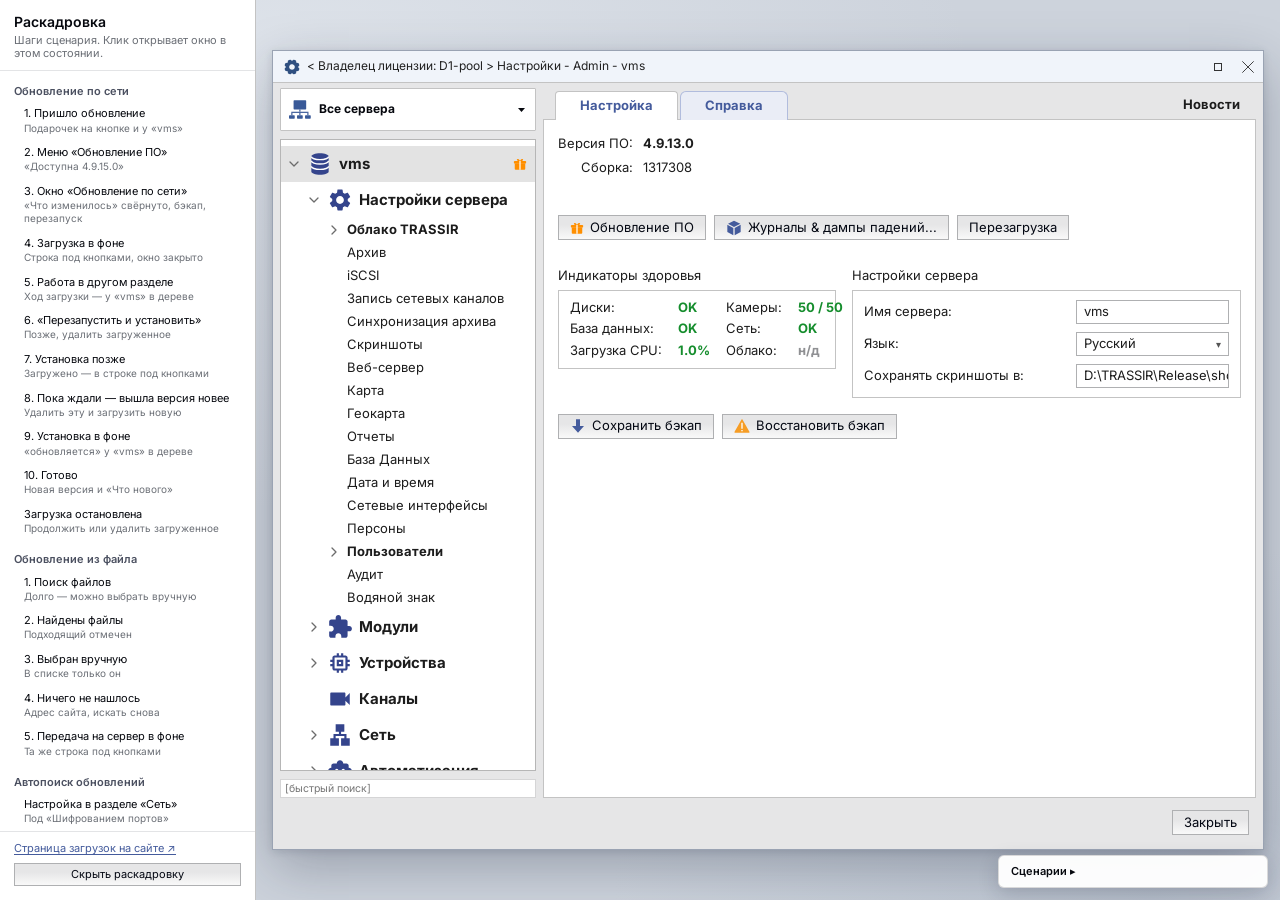
==== commit 676a3eb6: "Правки после встречи №4: сайт и окно обновления Сайт: - По номеру сборки — один пакет (у сервера и к" ====
--- a/client.html
+++ b/client.html
@@ -997,6 +997,9 @@
 .nmore{display:flex;align-items:center;gap:8px;padding:6px 2px 0}
 .nmore::before{content:"";border-left:4px solid transparent;border-right:4px solid transparent;border-top:5px solid #555}
 
+/* кнопки действий в фоновой строке — «Остановить», «Продолжить», «Удалить» */
+.bgp .ba .nbtn.sm{height:22px;padding:0 9px;font-size:12px}
+
 </style>
 </head>
 <!-- Окно обновления ПО в клиенте TRASSIR, второй подход (встреча с продуктом, ноябрь 2026).
@@ -1185,6 +1188,7 @@
 const box = (k,html) => `<div class="ubox ${k}">${html}</div>`;
 const ck = (key,label,sub) => `<label class="ck"><button type="button" class="cb" role="checkbox" aria-checked="${!!S[key]}" data-ck="${key}">${ICON.check}</button><span>${label}${sub?hint(sub):''}</span></label>`;
 const lnk = (act,t) => `<a class="lnk" data-act="${act}" tabindex="0">${t}</a>`;
+const bAct = (act,t) => `<button type="button" class="nbtn sm" data-act="${act}">${t}</button>`;
 const site = () => `<a class="lnk url" href="${SITE}" target="_blank">${SITE_TXT}</a>`;
 const ul = a => `<ul class="chg">${a.map(x=>`<li>${x}</li>`).join('')}</ul>`;
 const mb = v => v>=1000 ? (v/1000).toFixed(1).replace('.',',')+' ГБ' : Math.round(v)+' МБ';
@@ -1366,6 +1370,7 @@
   const st=netState();
   if(st==='busy') return `<span class="vmk busy" data-tip="Сервер перезапускается для установки обновления">${SPIN}обновляется</span>`;
   if(st==='dl'){ const p=Math.floor(S.dl.done/S.dl.total*100);
+    if(S.dl.state==='stopped') return `<span class="vmk" data-tip="Загрузка остановлена">${GIFT}</span>`;
     if(S.dl.state==='paused') return `<span class="vmk" data-tip="Загрузка на паузе — нет связи">${GIFT}пауза</span>`;
     if(S.dl.state==='fail') return `<span class="vmk err" data-tip="Загрузка обновления не удалась">${GIFT}</span>`;
     return `<span class="vmk run" data-tip="${S.dl.src==='net'?'Загружаем':'Передаём на сервер'} ${S.dl.target}">↓ ${p}%</span>`; }
@@ -1388,12 +1393,12 @@
 }
 function updBtnHtml(){
   const st=netState(); let attn=false, title='';
-  if(st==='dl'){ if(S.dl.state!=='run'){ attn=true; title=S.dl.state==='paused'?'Загрузка на паузе — нет связи':'Загрузка обновления не удалась'; } else title=`Загружаем ${S.dl.target} в фоне`; }
+  if(st==='dl'){ if(S.dl.state!=='run'){ attn=true; title=S.dl.state==='stopped'?'Загрузка остановлена':S.dl.state==='paused'?'Загрузка на паузе — нет связи':'Загрузка обновления не удалась'; } else title=`Загружаем ${S.dl.target} в фоне`; }
   else if(st==='ready'){ attn=true; title=`${S.ready.target} загружено и готово к установке`; }
   else if(st==='busy'){ title='Сервер перезапускается для установки обновления'; }
   else if(st==='avail'||st==='old'||st==='space'){ attn=true; title=`Доступно обновление до ${LATEST}`; }
   // подсветки нет — только подарочек, пока есть что загрузить или установить
-  const gift = attn && (st==='avail'||st==='old'||st==='space'||st==='ready');
+  const gift = attn && (st==='avail'||st==='old'||st==='space'||st==='ready'||(st==='dl'&&S.dl.state==='stopped'));
   const open = $('menu') && !$('menu').hidden;
   return `<button type="button" class="nbtn uupd" id="updBtn" aria-haspopup="menu" aria-expanded="${open}" title="${esc(title)}"${st==='busy'?' disabled':''}>${gift?GIFT:attn?WARN_IMG:''}Обновление ПО</button>`;
 }
@@ -1405,17 +1410,17 @@
     const step = steps[Math.min(b.step, steps.length-1)].t;
     return row('', BI.spin, `<b>Устанавливаем ${b.to}</b>`, `${step} · сервер недоступен около 5 минут`, '', '', true); }
   if(S.dl){ const d=S.dl, pct=Math.floor(d.done/d.total*100), what=d.src==='net'?'Загружаем':'Передаём на сервер';
-    if(d.state==='paused') return row('warn', BI.pause, '<b>Связь прервалась</b> — продолжим, когда она вернётся', `${mb(d.done)} из ${mb(d.total)}`, `${lnk('resume','Повторить сейчас')}${lnk('cancelDl','Отменить')}`, pbar(pct,'paused'));
-    if(d.state==='fail') return row('err', BI.err, '<b>Загрузка не удалась</b> — связь обрывалась слишком часто', `загруженное сохранено: ${mb(d.done)} из ${mb(d.total)}`, `${lnk('retry','Повторить')}${lnk('file','Обновить из файла')}`, pbar(pct,'fail'));
-    return row('', BI.dl, `<b>${what} ${d.target}</b>`, `${mb(d.done)} из ${mb(d.total)} · осталось ${left(d.total-d.done)}`, lnk('cancelDl','Отменить'), pbar(pct)); }
-  if(S.ready) return row('ok', BI.ok, `<b>${S.ready.target} загружено</b>`, S.newerOut&&newer(NEXT.v,S.ready.target)?`вышла версия новее — ${NEXT.v}`:'можно устанавливать', `${lnk('install','Перезапустить и установить')}${lnk('delReady','Удалить')}`);
+    // остановили сами: можно продолжить с того же места или удалить загруженное
+    if(d.state==='stopped') return row('', BI.pause, '<b>Загрузка остановлена</b>', `загружено ${mb(d.done)} из ${mb(d.total)}`, `${bAct('resume','Продолжить')}${bAct('delDl','Удалить загруженное')}`, pbar(pct,'paused'));
+    if(d.state==='paused') return row('warn', BI.pause, '<b>Связь прервалась</b> — продолжим, когда она вернётся', `${mb(d.done)} из ${mb(d.total)}`, `${lnk('resume','Повторить сейчас')}${bAct('stopDl','Остановить')}`, pbar(pct,'paused'));
+    if(d.state==='fail') return row('err', BI.err, '<b>Загрузка не удалась</b> — связь обрывалась слишком часто', `загруженное сохранено: ${mb(d.done)} из ${mb(d.total)}`, `${lnk('retry','Повторить')}${lnk('file','Обновить из файла')}${bAct('delDl','Удалить загруженное')}`, pbar(pct,'fail'));
+    return row('', BI.dl, `<b>${what} ${d.target}</b>`, `${mb(d.done)} из ${mb(d.total)} · осталось ${left(d.total-d.done)}`, bAct('stopDl','Остановить'), pbar(pct)); }
+  if(S.ready) return row('ok', BI.ok, `<b>${S.ready.target} загружено</b>`, S.newerOut&&newer(NEXT.v,S.ready.target)?`вышла версия новее — ${NEXT.v}`:'можно устанавливать', `${lnk('install','Перезапустить и установить')}${bAct('delReady','Удалить')}`);
   const n=S.note; if(!n) return '';
   const x = '<button type="button" class="x" data-act="dismiss" aria-label="Скрыть">×</button>';
-  if(n.k==='canceled') return row('', BI.dl, '<b>Загрузка отменена</b>', 'загруженная часть хранится 7 дней', `${lnk('resumeCanceled','Продолжить загрузку')}${x}`);
   if(n.k==='ok'){
     return row('ok', BI.ok, `<b>Установлена версия ${S.cur}</b>`, 'сервер работает', `${lnk('changes','Что нового')}${x}`); }
   if(n.k==='fail') return row('err', BI.err, `<b>${S.failTo} не установилась</b> — сервер сам вернулся на ${S.cur}`, 'подробности в журнале', `${lnk('log','Журнал обновлений')}${x}`);
-  if(n.k==='deleted') return row('', BI.dl, '<b>Загруженное обновление удалено</b>', 'загрузить снова — в «Обновление ПО»', x);
   return '';
 }
 function renderPage(){
@@ -1473,7 +1478,7 @@
   const c=document.querySelector('#menu .chip.run'); if(c) c.textContent=`Загрузка ${pct}%`;
 }
 function chipFor(st){
-  if(st==='dl') return S.dl.state==='paused'?'<span class="chip w">Пауза — нет связи</span>':S.dl.state==='fail'?'<span class="chip w">Загрузка не удалась</span>':`<span class="chip run">Загрузка ${Math.floor(S.dl.done/S.dl.total*100)}%</span>`;
+  if(st==='dl') return S.dl.state==='stopped'?'<span class="chip">Загрузка остановлена</span>':S.dl.state==='paused'?'<span class="chip w">Пауза — нет связи</span>':S.dl.state==='fail'?'<span class="chip w">Загрузка не удалась</span>':`<span class="chip run">Загрузка ${Math.floor(S.dl.done/S.dl.total*100)}%</span>`;
   if(st==='busy') return '<span class="chip run">Устанавливается</span>';
   if(st==='ready') return '<span class="chip ok">Готово к установке</span>';
   if(st==='avail'||st==='space'||st==='old') return `<span class="chip ok">Доступна ${LATEST}</span>`;
@@ -1525,7 +1530,9 @@
   if(S.restartNow) return startRestart('install');  // галочка стояла — всё само, без окон
   if(!CUR) open('ready'); else renderPage();          // иначе — одно окно «Перезапустить и установить»
 }
-function cancelDl(){ clearTimeout(tDl); S.dl=null; S.note={k:'canceled'}; renderPage(); }
+// остановить загрузку — загруженное остаётся; удалить — чистим и возвращаемся к «доступно обновление»
+function stopDl(){ clearTimeout(tDl); if(S.dl){ S.dl.state='stopped'; S.dl.frozen=false; } renderPage(); }
+function delDl(){ clearTimeout(tDl); S.dl=null; S.note=null; renderPage(); }
 function dropConn(){ if(!S.dl||S.dl.state!=='run') return; clearTimeout(tDl); S.dl.state='paused'; renderPage(); }
 
 function restartSteps(){
@@ -1566,13 +1573,12 @@
   refind:()=>startFind(),
   exp:a=>{ S.exp[a.dataset.k]=!S.exp[a.dataset.k]; draw(); },
   toArchive:()=>{ S.net='avail'; $('sNet').value='avail'; open('net','avail'); },
-  cancelDl:()=>cancelDl(),
+  stopDl:()=>stopDl(), delDl:()=>delDl(),
   resume:()=>{ S.dl.state='run'; S.dl.frozen=false; renderPage(); tickDl(); },
   retry:()=>{ S.dl.state='run'; S.dl.failed=true; S.dl.frozen=false; renderPage(); tickDl(); },
-  resumeCanceled:()=>{ S.note=null; S.dl={src:'net',target:LATEST,total:SIZE,done:SIZE*0.42,state:'run'}; renderPage(); tickDl(); },
   install:()=>open('ready'),
   // удалить загруженное: место освобождается, обновление снова «доступно»
-  delReady:()=>{ S.ready=null; S.note={k:'deleted'}; CUR=null; S.back=[]; draw(); },
+  delReady:()=>{ S.ready=null; S.note=null; CUR=null; S.back=[]; draw(); },
   swapNewer:()=>{ S.ready=null; startDl('net',NEXT.v,SIZE); },
   dismiss:()=>{ S.note=null; renderPage(); }
 };
@@ -1693,7 +1699,8 @@
     {t:'7. Установка позже', s:'Загружено — в строке под кнопками', run:()=>scen('avail',()=>{ S.ready={target:LATEST}; })},
     {t:'8. Пока ждали — вышла версия новее', s:'Удалить эту и загрузить новую', run:()=>{ scen('avail',()=>{ S.ready={target:LATEST}; S.newerOut=true; $('sNewer').value='yes'; }); open('ready'); }},
     {t:'9. Установка в фоне', s:'«обновляется» у «vms» в дереве', run:()=>scen('avail',()=>{ S.busy={kind:'install',from:S.cur,to:LATEST,step:1,frozen:true}; })},
-    {t:'10. Готово', s:'Новая версия и «Что нового»', run:()=>scen('avail',doneOk)}]},
+    {t:'10. Готово', s:'Новая версия и «Что нового»', run:()=>scen('avail',doneOk)},
+    {t:'Загрузка остановлена', s:'Продолжить или удалить загруженное', run:()=>scen('avail',()=>frozenDl('net',.42,'stopped'))}]},
   {g:'Обновление из файла', items:[
     {t:'1. Поиск файлов', s:'Долго — можно выбрать вручную', run:()=>{ scen('avail'); open('file','search'); }},
     {t:'2. Найдены файлы', s:'Подходящий отмечен', run:()=>{ scen('avail'); open('file','found'); }},
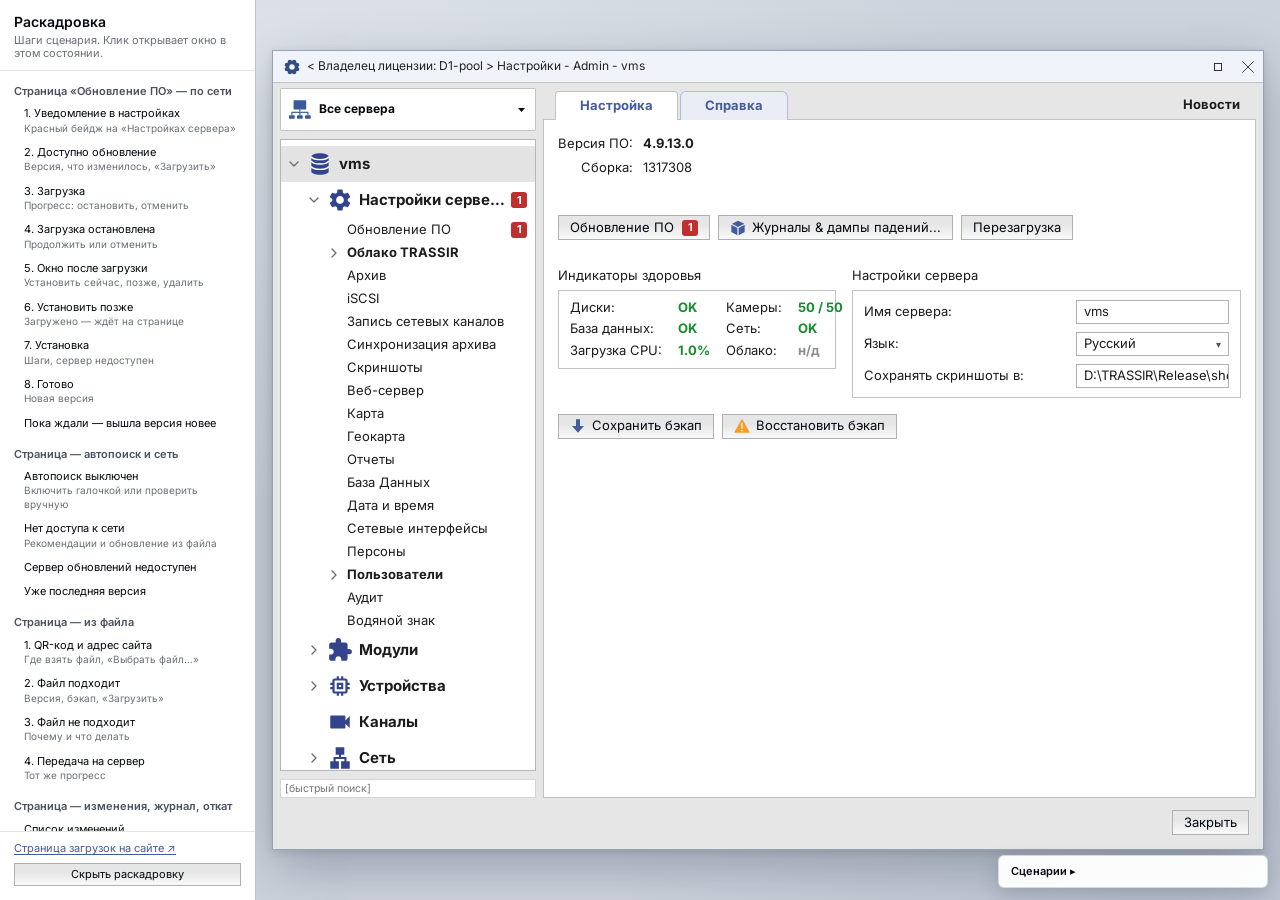
==== commit cf068ef6: "Окно: страница «Обновление ПО» в настройках сервера вместо модальных окон - Пункт «Обновление ПО» в " ====
--- a/client.html
+++ b/client.html
@@ -261,6 +261,8 @@
 .ln-c{display:flex;align-items:center;gap:3px;flex:none;margin-left:auto;width:calc(var(--ctl-w) + var(--status-w)*2 + 6px)} /* значение + кнопка возврата + значок статуса */
 .ln-c>.mk{margin-left:auto}
 .ln.b .ln-c{width:auto;min-width:calc(var(--ctl-w) + var(--status-w)*2 + 6px)}
+.ln.w .ln-c .wsum{flex:1 1 auto;min-width:0;overflow:hidden;text-overflow:ellipsis;white-space:nowrap;color:var(--grey)} /* окно аналитики: сводка + «Настроить» (13.11) */
+.ln.w .wbtn{height:20px;padding:0 10px;flex:none}
 .ln.note{display:block;padding:8px 10px;margin:0 0 10px 10px;background:#f4f6fb;border-left:3px solid var(--pri-200);color:#4b5060;line-height:1.4;max-width:540px}
 .tf,select.sel{flex:1 1 auto;min-width:0;width:auto;height:18px;border:1px solid var(--btn-bd);padding:0 3px;font-size:11px;color:var(--black);background-color:#fff;outline:0;border-radius:0}
 select.sel{-webkit-appearance:none;appearance:none;padding-right:16px;cursor:pointer;text-overflow:ellipsis;
@@ -997,8 +999,57 @@
 .nmore{display:flex;align-items:center;gap:8px;padding:6px 2px 0}
 .nmore::before{content:"";border-left:4px solid transparent;border-right:4px solid transparent;border-top:5px solid #555}
 
-/* кнопки действий в фоновой строке — «Остановить», «Продолжить», «Удалить» */
-.bgp .ba .nbtn.sm{height:22px;padding:0 9px;font-size:12px}
+/* ---------- страница «Обновление ПО» ---------- */
+.ti .nbadge{margin-left:auto}
+.nbadge{display:inline-grid;place-items:center;min-width:16px;height:16px;padding:0 4px;border-radius:3px;background:var(--neg);color:#fff;font-size:11px;font-weight:700;line-height:1;flex:none}
+.uupd .nbadge{margin-left:2px}
+.up{display:grid;gap:14px;max-width:900px}
+.up-top{display:flex;flex-wrap:wrap;gap:12px 40px;align-items:center}
+.up-auto{display:flex;align-items:center;gap:16px;flex-wrap:wrap}
+.up-card{border:1px solid var(--n-bd);background:#fff;padding:12px 14px;display:grid;gap:10px}
+.up-card.new{border-color:var(--n-bd)}
+.up-card.ok{border-left:3px solid var(--pos)}
+.up-card.err{border-left:3px solid var(--neg)}
+.up-card.warn{border-left:3px solid var(--amber)}
+.up-card.run{border-left:3px solid var(--pri)}
+.up-st{display:grid;grid-template-columns:18px minmax(0,1fr);gap:10px;align-items:start}
+.up-st>svg,.up-st .up-spin{width:18px;height:18px;margin-top:1px}
+.up-st b{display:block;font-size:14px;font-weight:600}
+.up-st span{color:var(--grey);font-size:12px}
+.up-spin svg{width:18px;height:18px;animation:spin 1s linear infinite}
+.up-ch b{font-weight:600}
+.up-ch ul{margin:4px 0 0;padding-left:18px}
+.up-opts{display:grid;gap:6px}
+.up-acts{display:flex;align-items:center;gap:16px;flex-wrap:wrap}
+.up-note{margin:0;color:#4b5060}
+.up-note.err{color:var(--neg)}
+.up-recs{margin:0;padding-left:18px;color:#4b5060}
+.up-steps{margin:0;padding-left:18px;color:var(--grey)}
+.up-steps li.done{color:#4b5060}
+.up-steps li.on{color:var(--n-ink);font-weight:600}
+.up-chain{margin:0;padding-left:18px}
+.up-card .pbar{margin:0}
+.up-sec{font-weight:600}
+.up-file{display:grid;grid-template-columns:auto minmax(0,1fr);gap:16px;align-items:center}
+.up-file p{margin:0 0 6px}
+.up-file .qr{display:block;border:1px solid var(--n-bd)}
+.up-url{font-family:ui-monospace,Menlo,Consolas,monospace;font-size:12px;color:var(--n-ink);user-select:all}
+.up-pick{border-top:1px solid var(--cell-bd);padding-top:10px;display:grid;gap:8px}
+.up-pick p{margin:0}
+.up-pick.err b{color:var(--neg)}
+.up-fn{font-weight:600;word-break:break-all}
+.up-fn span{font-weight:400;color:var(--grey);margin-left:8px}
+.up-flow{display:flex;align-items:center;gap:8px}
+.up-flow svg{width:16px;height:16px;flex:none}
+.up-card.hist{gap:0;padding:0}
+.up-rb{display:flex;justify-content:space-between;align-items:center;gap:12px;padding:10px 14px;border-bottom:1px solid var(--cell-bd)}
+.up-tog{display:flex;align-items:center;gap:8px;width:100%;padding:10px 14px;border:0;border-bottom:1px solid var(--cell-bd);background:none;font:inherit;font-weight:600;text-align:left;cursor:pointer}
+.up-tog:last-of-type{border-bottom:0}
+.up-tog::before{content:"";width:5px;height:5px;border-right:1.4px solid currentColor;border-bottom:1.4px solid currentColor;transform:rotate(-45deg);transition:transform .15s}
+.up-tog.on::before{transform:rotate(45deg)}
+.up-tog:hover{background:#f7f8fa}
+.up-body{padding:10px 14px;border-bottom:1px solid var(--cell-bd)}
+.up-body:last-child{border-bottom:0}
 
 </style>
 </head>
@@ -1042,6 +1093,7 @@
 <div class="uscn" id="scn">
   <button type="button" class="uscn-t" id="scnTog" aria-expanded="false">Сценарии</button>
   <div class="uscn-b" id="scnBody" hidden>
+    <label>Вид обновления в клиенте<select id="sUi"><option value="page">Страница «Обновление ПО» (новый)</option><option value="modal">Меню и окна (было)</option></select></label>
     <label>Установка<select id="sOut"><option value="ok">Успешно</option><option value="fail">Ошибка — сервер вернёт прошлую версию</option></select></label>
     <label>Файлы на компьютере<select id="sFiles"><option value="found">Найдены</option><option value="none">Не найдены</option></select></label>
     <label>Пока загруженное ждёт установки<select id="sNewer"><option value="no">Новых версий нет</option><option value="yes">Вышла 4.9.16.0</option></select></label>
@@ -1111,6 +1163,15 @@
   '4.9.10.0':{d:'12.08.2026', b:'1312005', items:['Новый вид журнала событий.','Ускорен запуск сервера с большим архивом.']}
 };
 const VERS = Object.keys(CH);
+// более ранние версии для «Показать более ранние версии» — подгружаются сколько угодно раз (тексты условные)
+const OLD_ITEMS = ['Исправления стабильности сервера.','Поддержка новых моделей IP-камер.','Ускорена работа с архивом.','Исправлены ошибки интерфейса клиента.','Улучшена работа детекторов.','Обновлены драйверы устройств.'];
+const OLD = {};
+(()=>{ const [d0,m0,y0]=CH[VERS[VERS.length-1]].d.split('.').map(Number); let t=new Date(y0,m0-1,d0), k=0;
+  const tops={'4.9':9,'4.8':12,'4.7':20,'4.6':11,'4.5':29};
+  for(const br of Object.keys(tops)) for(let n=tops[br]; n>=0; n--){ const v=`${br}.${n}.0`; if(CH[v]) continue;
+    t=new Date(t.getTime()-14*864e5); OLD[v]={d:t.toLocaleDateString('ru-RU'), items:[OLD_ITEMS[k%6],OLD_ITEMS[(k+3)%6]]}; k++; } })();
+const ALL_VERS = [...VERS, ...Object.keys(OLD)];
+const verInfo = v => CH[v] || OLD[v];
 // версия, которая выходит, пока загруженное обновление ждёт установки (сценарий «вышла версия новее»)
 const NEXT = {v:'4.9.16.0', d:'11.11.2026', b:'1324302', items:['Исправлена остановка записи при переполнении архивного диска.','Быстрее открывается журнал событий.']};
 const BR_LAST = {'4.7':'4.7.9.2','4.8':'4.8.3.5','4.9':LATEST};
@@ -1139,6 +1200,7 @@
 const TREE = [
   {id:'vms', t:'vms', lvl:0, big:1, icon:'db', open:1},
   {id:'srvset', t:'Настройки сервера', lvl:1, big:1, icon:'gear', open:1},
+  {id:'upd', t:'Обновление ПО', lvl:2, page:1},
   {id:'cloud', t:'Облако TRASSIR', lvl:2, bold:1, closed:1},
   {id:'archive', t:'Архив', lvl:2}, {id:'iscsi', t:'iSCSI', lvl:2}, {id:'netrec', t:'Запись сетевых каналов', lvl:2},
   {id:'sync', t:'Синхронизация архива', lvl:2}, {id:'shots', t:'Скриншоты', lvl:2}, {id:'web', t:'Веб-сервер', lvl:2},
@@ -1155,7 +1217,8 @@
 /* ---------- состояние ---------- */
 const S = {
   net:'avail', files:'found', dlOut:'ok', outcome:'ok', newerOut:false,
-  autoCheck:true, backup:true, restartNow:false, sel:'vms'
+  autoCheck:true, backup:true, restartNow:false, sel:'vms',
+  ui:'page' // вид обновления: page — отдельная страница «Обновление ПО» (новый), modal — меню и окна (было)
 };
 let CUR=null, BTNS=[], ONX=null, tDl=null, tRs=null, tChk=null, tFind=null;
 
@@ -1176,7 +1239,7 @@
   const cur = S.net==='latest'?LATEST : S.net==='old'?'4.6.9.0' : '4.9.13.0';
   Object.assign(S, {cur, build:CH[cur]?.b||'1268000', checked:S.autoCheck, checking:false,
     dl:null, ready:null, busy:null, note:null, extra:[], fileSel:0, pickN:0,
-    failTo:null, moreCh:0, back:[], exp:{}, sel:'vms', log:baseLog()});
+    failTo:null, rbFrom:null, moreCh:0, back:[], exp:{}, sel:'vms', log:baseLog(), pfile:null, upOpen:{ch:false,log:false}});
   CUR=null; resetGeom(DW); draw();
 }
 
@@ -1188,7 +1251,7 @@
 const box = (k,html) => `<div class="ubox ${k}">${html}</div>`;
 const ck = (key,label,sub) => `<label class="ck"><button type="button" class="cb" role="checkbox" aria-checked="${!!S[key]}" data-ck="${key}">${ICON.check}</button><span>${label}${sub?hint(sub):''}</span></label>`;
 const lnk = (act,t) => `<a class="lnk" data-act="${act}" tabindex="0">${t}</a>`;
-const bAct = (act,t) => `<button type="button" class="nbtn sm" data-act="${act}">${t}</button>`;
+const bAct = lnk; // действия в фоновой строке — ссылками, как раньше
 const site = () => `<a class="lnk url" href="${SITE}" target="_blank">${SITE_TXT}</a>`;
 const ul = a => `<ul class="chg">${a.map(x=>`<li>${x}</li>`).join('')}</ul>`;
 const mb = v => v>=1000 ? (v/1000).toFixed(1).replace('.',',')+' ГБ' : Math.round(v)+' МБ';
@@ -1201,7 +1264,7 @@
 const verList = vers => `<div class="vlist">${vers.map(v=>{
   // «Доступна» — только у последней версии, у промежуточных отметок нет
   const tag = v===S.cur?'<span class="chip">Установлена</span>' : (v===LATEST && newer(v,S.cur))?'<span class="chip ok">Доступна</span>':'';
-  return `<div><div class="ver-h"><b>${v}</b><small>${CH[v].d}</small>${tag}</div>${ul(CH[v].items)}</div>`; }).join('')}</div>`;
+  return `<div><div class="ver-h"><b>${v}</b><small>${verInfo(v).d}</small>${tag}</div>${ul(verInfo(v).items)}</div>`; }).join('')}</div>`;
 // ссылка, которая разворачивает содержимое прямо в этом окне
 const exp = (key,label,html,keep) => `<a class="lnk exp-t${S.exp[key]?' on':''}" data-act="exp" data-k="${key}" role="button" tabindex="0" aria-expanded="${!!S.exp[key]}">${S.exp[key]&&!keep?'Свернуть':label}</a>${S.exp[key]?`<div class="exp-b">${html}</div>`:''}`;
 // галочки окна: бэкап и перезапуск сразу. Автопоиск обновлений — настройка раздела «Сеть», в окнах его нет
@@ -1305,13 +1368,21 @@
   // единственное окно после загрузки — если не стояла галочка «перезапустить сразу»
   ready(){
     const v=S.ready.target, nx = S.newerOut && newer(NEXT.v,v);
+    const pg=S.ui==='page';
     return {t:'Обновление загружено',
-      left:`<button type="button" class="btn" data-act="delReady">Удалить загруженное</button>`,
+      left:`<button type="button" class="btn" data-act="delReady">${pg?'Удалить обновление':'Удалить загруженное'}</button>`,
       body:sh('ok',`${v} готово к установке`,'Сервер перезапустится и будет недоступен около 5 минут. Запись архива на это время остановится.',
         S.backup?'Перед установкой сохраним бэкап настроек.':'')
         // пока обновление ждало установки, вышла версия новее — предлагаем её вместо этой
         +(nx?box('info',`<b>Вышла версия новее — ${NEXT.v}</b><span>Можно удалить загруженную ${v} и загрузить ${NEXT.v}.</span><div class="row"><button type="button" class="btn" data-act="swapNewer">Удалить ${v} и загрузить ${NEXT.v}</button></div>`):''),
-      btns:[{t:'Позже',act:close},{t:'Перезапустить сервер и установить',pri:1,act:()=>startRestart('install')}]};
+      btns:[{t:'Позже',act:close},{t:pg?'Установить сейчас':'Перезапустить сервер и установить',pri:1,act:()=>startRestart('install')}]};
+  },
+  // откат на версию, сохранённую перед прошлым обновлением
+  rb(){ const r=S.log[0];
+    return {t:'Вернуть прошлую версию',
+      body:sh('warn',`Вернуть версию ${r.from}?`,`Сейчас установлена ${r.to}.`)
+        +`<ol class="recs"><li>Сервер перезапустится и будет недоступен около 5 минут.</li><li>Настройки восстановятся из бэкапа от ${r.t}.</li><li>Изменения настроек после этой даты пропадут. Архив сохранится.</li></ol>`,
+      btns:[{t:'Отмена',act:close},{t:`Вернуть ${r.from}`,pri:1,act:()=>startRestart('rollback')}]};
   },
 
   changes(st){
@@ -1323,10 +1394,10 @@
     if(st==='unchecked') return {t:T,
       body:sh('info','Автоматический поиск обновлений выключен','Список изменений приходит с сервера обновлений. Включите поиск — покажем, что изменилось. Настройка — в разделе «Сеть».'),
       btns:[{t:'Закрыть',act:close},{t:'Включить',pri:1,act:()=>{ setAuto(true); open('changes','list'); }}]};
-    let idx=VERS.indexOf(S.cur); if(idx<0) idx=VERS.length-1;
-    const shown = VERS.slice(0, idx+1+S.moreCh), rest = VERS.length - shown.length;
+    let idx=ALL_VERS.indexOf(S.cur); if(idx<0) idx=VERS.length-1;
+    const shown = ALL_VERS.slice(0, idx+1+S.moreCh), rest = ALL_VERS.length - shown.length;
     return {t:T, wide:1,
-      body:verList(shown)+`<div>${rest>0?lnk('more','Показать более ранние версии'):`<span class="fine">Изменения в версиях до 4.9.10.0 — на сайте ${site()}</span>`}</div>`,
+      body:verList(shown)+(rest>0?`<div>${lnk('more','Показать более ранние версии')}</div>`:''),
       btns:[...(netState()==='avail'?[{t:`Обновить до ${LATEST}`,act:()=>openNet()}]:[]),{t:closeLbl(),pri:1,act:close}]};
   },
 
@@ -1367,6 +1438,7 @@
 const CHEV_O='<img src="[data-uri]" width="14" height="14" alt="">', CHEV_C='<img src="[data-uri]" width="14" height="14" alt="">';
 // отметка у «vms» в дереве — чтобы ход обновления был виден из любого раздела
 function vmsMark(){
+  if(S.ui==='page') return ''; // в варианте «страница» — красные бейджи на «Настройках сервера» и «Обновлении ПО»
   const st=netState();
   if(st==='busy') return `<span class="vmk busy" data-tip="Сервер перезапускается для установки обновления">${SPIN}обновляется</span>`;
   if(st==='dl'){ const p=Math.floor(S.dl.done/S.dl.total*100);
@@ -1379,11 +1451,11 @@
   return '';
 }
 function renderTree(){
-  $('tree').innerHTML = TREE.map(n=>{
+  $('tree').innerHTML = TREE.filter(n=>!n.page||S.ui==='page').map(n=>{
     const pad = [6,26,46][n.lvl];
     const cs = n.open?CHEV_O : n.closed?CHEV_C : '';
     const ic = n.icon?`<img class="ic" src="${TICON[n.icon]}" width="26" height="26" alt="">`:'';
-    return `<button type="button" class="ti ${n.big?'big':'sm'}${n.bold?' bold':''}${S.sel===n.id?' on':''}" data-node="${n.id}" style="padding-left:${pad}px"><span class="cs">${cs}</span>${ic}<span class="tl">${n.t}</span>${n.id==='vms'?vmsMark():''}</button>`;
+    return `<button type="button" class="ti ${n.big?'big':'sm'}${n.bold?' bold':''}${S.sel===n.id?' on':''}" data-node="${n.id}" style="padding-left:${pad}px"><span class="cs">${cs}</span>${ic}<span class="tl">${n.t}</span>${n.id==='vms'?vmsMark():S.ui==='page'?pageMark(n.id):''}</button>`;
   }).join('');
 }
 function pathOf(id){
@@ -1392,6 +1464,7 @@
   return 'vms/'+n.t;
 }
 function updBtnHtml(){
+  if(S.ui==='page') return `<button type="button" class="nbtn uupd" id="updBtn" title="Открыть «Обновление ПО»">Обновление ПО${pageAttn()?BADGE:''}</button>`;
   const st=netState(); let attn=false, title='';
   if(st==='dl'){ if(S.dl.state!=='run'){ attn=true; title=S.dl.state==='stopped'?'Загрузка остановлена':S.dl.state==='paused'?'Загрузка на паузе — нет связи':'Загрузка обновления не удалась'; } else title=`Загружаем ${S.dl.target} в фоне`; }
   else if(st==='ready'){ attn=true; title=`${S.ready.target} загружено и готово к установке`; }
@@ -1404,6 +1477,7 @@
 }
 // фоновая строка: загрузка, передача файла, установка и итог — вместо отдельных окон
 function bgpHtml(){
+  if(S.ui==='page') return ''; // всё про обновление — на странице «Обновление ПО»
   const row = (k,ic,text,meta,acts,bar,spin) => `<div class="bgp ${k}" id="bgp"><span class="bi${spin?' spin':''}">${ic}</span><span class="bt">${text}${meta?` <span class="bm">· ${meta}</span>`:''}</span><span class="ba">${acts||''}</span>${bar||''}</div>`;
   const pbar = (pct,k) => `<div class="pbar ${k||''}"><i style="width:${pct}%"></i></div>`;
   if(S.busy){ const b=S.busy, steps=restartSteps();
@@ -1427,6 +1501,7 @@
   $('pTitle').textContent = `< Владелец лицензии: D1-pool > Настройки - Admin - ${pathOf(S.sel)}`;
   renderTree();
   if(S.sel==='net'){ $('page').innerHTML = netPage(); return; }
+  if(S.sel==='upd'){ $('page').innerHTML = updPage(); return; }
   if(S.sel!=='vms'){
     const n=TREE.find(x=>x.id===S.sel);
     $('page').innerHTML = `<div class="pg-blank"><div><b>${n.t}</b><br>В прототипе этого раздела нет — он нужен, чтобы показать, что обновление идёт в фоне.${S.dl||S.busy?'<br>Ход обновления виден у «vms» в дереве.':''}</div></div>`;
@@ -1439,7 +1514,7 @@
     <div class="pg-top">
       <div class="pg-ver"><span>Версия ПО:</span><b>${busy?'—':S.cur}</b><span class="r">Сборка:</span><span>${busy?'—':S.build}</span></div>
       <div class="pg-acts">
-        <div class="umenu-w">${updBtnHtml()}<div class="umenu" id="menu" role="menu"${menuOpen?'':' hidden'}>${menuHtml()}</div></div>
+        <div class="umenu-w">${updBtnHtml()}${S.ui==='page'?'':`<div class="umenu" id="menu" role="menu"${menuOpen?'':' hidden'}>${menuHtml()}</div>`}</div>
         <button type="button" class="nbtn"><img src="[data-uri]" width="16" height="16" alt="">Журналы &amp; дампы падений...</button>
         <button type="button" class="nbtn">Перезагрузка</button>
       </div>
@@ -1474,7 +1549,8 @@
 function drawProgress(){
   const d=S.dl, pct=Math.floor(d.done/d.total*100);
   const b=$('bgp'); if(b&&S.sel==='vms'){ const i=b.querySelector('.pbar i'); if(i) i.style.width=pct+'%'; const m=b.querySelector('.bm'); if(m) m.textContent=`· ${mb(d.done)} из ${mb(d.total)} · осталось ${left(d.total-d.done)}`; }
-  const mk=document.querySelector('.ti[data-node="vms"] .vmk.run'); if(mk) mk.textContent=`↓ ${pct}%`; else renderTree();
+  const ub=$('upbar'); if(ub){ ub.querySelector('i').style.width=pct+'%'; const um=$('upmeta'); if(um) um.textContent=`${mb(d.done)} из ${mb(d.total)} · осталось ${left(d.total-d.done)}`; }
+  const mk=document.querySelector('.ti .vmk.run'); if(mk) mk.textContent=`↓ ${pct}%`; else renderTree();
   const c=document.querySelector('#menu .chip.run'); if(c) c.textContent=`Загрузка ${pct}%`;
 }
 function chipFor(st){
@@ -1500,6 +1576,110 @@
 function toggleMenu(){ const m=$('menu'); if(!m) return; m.hidden=!m.hidden; $('updBtn').setAttribute('aria-expanded',String(!m.hidden)); }
 function closeMenu(){ const m=$('menu'); if(m&&!m.hidden){ m.hidden=true; $('updBtn')?.setAttribute('aria-expanded','false'); } }
 
+/* ================= страница «Обновление ПО» в «Настройках сервера» — вместо модальных окон (просьба А. Воронцова) ================= */
+// бейдж-уведомление: красный, как остальные счётчики в дереве; подарочков нет
+const BADGE = '<span class="nbadge" aria-label="Есть уведомление">1</span>';
+function pageAttn(){ const st=netState();
+  return st==='avail'||st==='old'||st==='space'||st==='ready'||(st==='dl'&&S.dl.state!=='run'); }
+function pageMark(id){
+  const st=netState();
+  if(id==='upd'){
+    if(st==='busy') return `<span class="vmk busy" data-tip="Сервер перезапускается">${SPIN}</span>`;
+    if(st==='dl'&&S.dl.state==='run') return `<span class="vmk run" data-tip="Загружаем ${S.dl.target}">↓ ${Math.floor(S.dl.done/S.dl.total*100)}%</span>`;
+  }
+  return (id==='upd'||id==='srvset') && pageAttn() ? BADGE : '';
+}
+// QR-код на страницу загрузок — условный рисунок для прототипа (настоящий сгенерирует разработка)
+function qrSvg(txt, px=104){
+  const n=25, cell=px/n; let h=2166136261; for(const ch of txt){ h^=ch.charCodeAt(0); h=Math.imul(h,16777619); }
+  const rnd=()=>{ h^=h<<13; h^=h>>>17; h^=h<<5; return (h>>>0)/4294967296; };
+  const finder=(x,y)=>`<rect x="${x*cell}" y="${y*cell}" width="${7*cell}" height="${7*cell}" fill="#1c1c1c"/><rect x="${(x+1)*cell}" y="${(y+1)*cell}" width="${5*cell}" height="${5*cell}" fill="#fff"/><rect x="${(x+2)*cell}" y="${(y+2)*cell}" width="${3*cell}" height="${3*cell}" fill="#1c1c1c"/>`;
+  const inF=(x,y)=>(x<8&&y<8)||(x>=n-8&&y<8)||(x<8&&y>=n-8);
+  let r=''; for(let y=0;y<n;y++) for(let x=0;x<n;x++){ if(inF(x,y)) continue; if(rnd()<.47) r+=`<rect x="${(x*cell).toFixed(2)}" y="${(y*cell).toFixed(2)}" width="${cell.toFixed(2)}" height="${cell.toFixed(2)}"/>`; }
+  return `<svg class="qr" width="${px}" height="${px}" viewBox="0 0 ${px} ${px}" role="img" aria-label="QR-код страницы загрузок"><rect width="${px}" height="${px}" fill="#fff"/><g fill="#1c1c1c">${r}</g>${finder(0,0)}${finder(n-7,0)}${finder(0,n-7)}</svg>`;
+}
+const upOpts = () => `<div class="up-opts">${ck('backup','Сохранить бэкап настроек','Перед установкой — на архивный диск. Если после обновления что-то пойдёт не так, к нему можно вернуться')}
+  ${ck('restartNow','Установить сразу после загрузки','Сервер перезапустится и будет недоступен около 5 минут, запись архива на это время остановится')}</div>`;
+const upBtn = (act,t,pri,dis) => `<button type="button" class="btn${pri?' pri':''}" data-act="${act}"${dis?' disabled':''}>${t}</button>`;
+const upCard = (k,ic,title,meta,body) => `<div class="up-card ${k}"><div class="up-st">${ic}<div><b>${title}</b>${meta?`<span>${meta}</span>`:''}</div></div>${body||''}</div>`;
+// главный блок: что сейчас с обновлением по сети
+function upStatus(){
+  const st=netState(), n=S.note;
+  const note = n&&n.k==='fail' ? upCard('err',ICON.err,`${S.failTo} не установилась — сервер сам вернулся на ${S.cur}`,'Подробности — в журнале обновлений ниже','') :
+               n&&n.k==='rolled' ? upCard('ok',ICON.ok,`Возвращена версия ${S.cur}`,`Настройки восстановлены из бэкапа от ${S.rbFrom}`,'') : '';
+  if(st==='busy'){ const b=S.busy, steps=restartSteps(), cur=Math.min(b.step,steps.length-1);
+    return upCard('run',`<span class="up-spin">${ICON.spin}</span>`, b.kind==='rollback'?`Возвращаем версию ${b.to}`:`Устанавливаем ${b.to}`, 'Сервер недоступен около 5 минут',
+      `<ol class="up-steps">${steps.map((s,i)=>`<li class="${i<cur?'done':i===cur?'on':''}">${s.t}</li>`).join('')}</ol>`); }
+  if(st==='dl'){ const d=S.dl, pct=Math.floor(d.done/d.total*100), what=d.src==='net'?'Загружаем':'Передаём на сервер';
+    const bar = k => `<div class="pbar ${k||''}" id="upbar"><i style="width:${pct}%"></i></div>`;
+    const acts = h => `<div class="up-acts">${h}</div>`;
+    if(d.state==='stopped') return upCard('',ICON.info,`Загрузка ${d.target} остановлена`,`загружено ${mb(d.done)} из ${mb(d.total)}`, bar('paused')+acts(lnk('resume','Продолжить')+lnk('delDl','Отменить')));
+    if(d.state==='paused') return upCard('warn',ICON.warn,'Связь прервалась — продолжим, когда она вернётся',`${mb(d.done)} из ${mb(d.total)}`, bar('paused')+acts(lnk('resume','Повторить сейчас')+lnk('delDl','Отменить')));
+    if(d.state==='fail') return upCard('err',ICON.err,'Загрузка не удалась — связь обрывалась слишком часто',`загружено ${mb(d.done)} из ${mb(d.total)}`, bar('fail')+acts(lnk('retry','Повторить')+lnk('delDl','Отменить')));
+    return upCard('run',ICON.info,`${what} ${d.target}`,`<span id="upmeta">${mb(d.done)} из ${mb(d.total)} · осталось ${left(d.total-d.done)}</span>`, bar()+acts(lnk('stopDl','Остановить')+lnk('delDl','Отменить'))); }
+  if(st==='ready'){ const v=S.ready.target, nx=S.newerOut&&newer(NEXT.v,v);
+    return upCard('ok',ICON.ok,`${v} загружено — готово к установке`,'Сервер перезапустится и будет недоступен около 5 минут',
+      (nx?`<p class="up-note">Пока обновление ждало установки, вышла версия ${NEXT.v}. ${lnk('swapNewer',`Удалить ${v} и загрузить ${NEXT.v}`)}</p>`:'')
+      +`<div class="up-acts">${upBtn('installNow','Установить сейчас',1)}${lnk('delReady','Удалить обновление')}</div>`); }
+  if(st==='checking') return upCard('',`<span class="up-spin">${ICON.spin}</span>`,'Проверяем обновления…','Обращаемся к серверу обновлений TRASSIR','');
+  if(st==='unchecked') return upCard('',ICON.info,'Автоматический поиск обновлений выключен','Сервер не проверяет обновления сам',`<div class="up-acts">${lnk('checkNowP','Проверить сейчас')}</div>`);
+  if(st==='offline') return upCard('err',ICON.err,'Нет доступа к сети',`${SRV} не подключён к интернету — проверить обновления нельзя`,
+    `<ul class="up-recs"><li>Проверьте кабель и настройки в «Сетевые интерфейсы»: адрес, шлюз и DNS.</li><li>Или обновите из файла — ниже.</li></ul><div class="up-acts">${lnk('checkNowP','Проверить снова')}</div>`);
+  if(st==='nohost') return upCard('err',ICON.err,'Не удаётся связаться с сервером обновлений','Интернет есть, но адрес updates.cloud.trassir.com не находится',
+    `<ul class="up-recs"><li>В «Сетевые интерфейсы» укажите шлюз и DNS, например <b>77.88.8.8</b>.</li><li>Или обновите из файла — ниже.</li></ul><div class="up-acts">${lnk('checkNowP','Проверить снова')}</div>`);
+  if(st==='latest') return note + upCard('ok',ICON.ok, n&&n.k==='ok'?`Обновление установлено — версия ${S.cur}`:'Установлена последняя версия','Проверено сегодня в 14:32','');
+  // доступно обновление
+  const busy=!!S.busy;
+  if(st==='old'){ const ch=chainFrom(S.cur);
+    return note + upCard('warn',ICON.warn,`Доступно обновление до ${LATEST} — по шагам`,`Установлена ${S.cur}. Обновлять нужно по порядку: ${ch.length} шага`,
+      `<ol class="up-chain">${ch.map((v,i)=>`<li>${i===0?`<b>${v}</b> — сейчас`:v}</li>`).join('')}</ol>${upOpts()}<div class="up-acts">${upBtn('upDl',`Загрузить шаг 1 — ${ch[0]}`,1,busy)}</div>`); }
+  const space = st==='space' ? `<p class="up-note err">Не хватает места на системном диске: нужно 2,6 ГБ, свободно 1,1 ГБ. Удалите старые скриншоты и экспорт видео или ${lnk('toArchiveP','загружайте на архивный диск')}.</p>` : '';
+  return note + upCard('new',ICON.info,`Доступно обновление ${LATEST}`,`${CH[LATEST].d} · ${mb(SIZE)}`,
+    `<div class="up-ch"><b>Что изменилось</b>${ul(CH[LATEST].items)}</div>${space}${upOpts()}<div class="up-acts">${upBtn('upDl','Загрузить обновление',1,st==='space')}</div>`);
+}
+// из файла: QR-код и адрес текстом — где взять файл; «Обзор» без автопоиска; проверка выбранного файла
+function upFile(){
+  const lock = !!(S.dl||S.busy||S.ready), f=S.pfile;
+  let res='';
+  if(f && f.err) res = `<div class="up-pick err"><div class="up-fn">${esc(f.n)}<span>${mb(f.mb)}</span></div><p><b>${f.err}</b></p><ul class="up-recs">${PICK_RECS[f.kind].map(r=>`<li>${r}</li>`).join('')}</ul><div class="up-acts">${lnk('browseP','Выбрать другой файл')}</div></div>`;
+  else if(f) res = `<div class="up-pick ok"><div class="up-fn">${esc(f.n)}<span>${mb(f.mb)}</span></div>
+      <p class="up-flow">${ICON.ok}<span>Подходит: установлена <b>${S.cur}</b> → будет <b>${f.v}</b></span></p>${upOpts()}
+      <div class="up-acts">${upBtn('upFile','Загрузить обновление',1,lock)}${lnk('browseP','Выбрать другой файл')}</div></div>`;
+  return `<div class="up-card plain"><div class="up-sec">Обновление из файла</div>
+    <div class="up-file">${qrSvg(SITE_TXT)}<div>
+      <p>Скачайте файл на сайте TRASSIR: наведите камеру телефона на QR-код или наберите адрес</p>
+      <p class="up-url">${SITE_TXT}</p>
+      ${f?'':upBtn('browseP','Выбрать файл обновления…',0,lock)}</div></div>${res}</div>`;
+}
+// список изменений, журнал и откат — свёрнутыми блоками внизу страницы
+function upHistory(){
+  const o=S.upOpen;
+  let idx=ALL_VERS.indexOf(S.cur); if(idx<0) idx=VERS.length-1;
+  const shown=ALL_VERS.slice(0, idx+1+S.moreCh), rest=ALL_VERS.length-shown.length;
+  const last=S.log[0], canRb = last && last.ok && last.bk && last.a==='Обновление' && !S.busy;
+  const tog = (k,t) => `<button type="button" class="up-tog${o[k]?' on':''}" data-act="upTog" data-k="${k}" aria-expanded="${!!o[k]}">${t}</button>`;
+  return `<div class="up-card plain hist">
+    ${canRb?`<div class="up-rb"><span>Версия до прошлого обновления — <b>${last.from}</b>, бэкап от ${last.t}</span>${upBtn('rbAsk',`Вернуть ${last.from}`)}</div>`:''}
+    ${tog('ch','Список изменений')}${o.ch?`<div class="up-body">${S.checked?verList(shown)+(rest>0?`<div>${lnk('more','Показать более ранние версии')}</div>`:''):'<p class="fine">Список изменений приходит с сервера обновлений — включите автопоиск или проверьте вручную.</p>'}</div>`:''}
+    ${tog('log','Журнал обновлений')}${o.log?`<div class="up-body"><table class="ulog"><thead><tr><th>Дата и время</th><th>Действие</th><th>Версия</th><th>Результат</th><th>Пользователь</th></tr></thead><tbody>
+      ${S.log.map(r=>`<tr><td class="v">${r.t}</td><td>${r.a}</td><td class="v">${r.from?`${r.from} → ${r.to}`:r.to}</td><td><span class="res">${r.ok?ICON.ok:ICON.err}<span>${r.ok?'Успешно':'Ошибка'}${r.why?hint(r.why):''}</span></span></td><td>${r.who}</td></tr>`).join('')}</tbody></table></div>`:''}
+  </div>`;
+}
+function updPage(){
+  const busy=!!S.busy;
+  return `<div class="up">
+    <div class="up-top">
+      <div class="pg-ver"><span>Версия ПО:</span><b>${busy?'—':S.cur}</b><span class="r">Сборка:</span><span>${busy?'—':S.build}</span></div>
+      <div class="up-auto">${ck('autoCheck','Автоматически искать обновления ПО','Сервер сам обращается к серверу обновлений TRASSIR и сообщает о новых версиях. Выключите, если правила безопасности запрещают такие подключения — тогда обновляйте из файла.')}
+        ${S.autoCheck&&!busy&&!S.dl?`<span class="fine">Проверено сегодня в 14:32 · ${lnk('checkNowP','Проверить сейчас')}</span>`:''}</div>
+    </div>
+    ${upStatus()}
+    ${upFile()}
+    ${upHistory()}
+  </div>`;
+}
+function checkNowP(){ S.checked=true; S.checking=true; renderPage(); clearTimeout(tChk); tChk=setTimeout(()=>{ S.checking=false; renderPage(); },1100); }
+
 /* ================= сценарий ================= */
 function check(){ S.checking=true; S.checked=true; open('net','checking'); clearTimeout(tChk);
   tChk=setTimeout(()=>{ S.checking=false; if(CUR&&CUR.key==='net') open('net',netState()); else renderPage(); },1100); }
@@ -1537,6 +1717,7 @@
 
 function restartSteps(){
   const b=S.busy;
+  if(b.kind==='rollback') return [{t:'Останавливаем сервер'},{t:`Возвращаем ${b.to}`},{t:'Восстанавливаем настройки из бэкапа'},{t:'Запускаем сервер'}];
   const s=[]; if(S.backup) s.push({t:'Сохраняем бэкап настроек'});
   s.push({t:`Ставим ${b.to}`},{t:'Перезапускаем сервер'});
   s.push({t:b.fail?'Сервер не запустился — возвращаем прошлую версию':'Проверяем камеры и архив'});
@@ -1544,8 +1725,9 @@
 }
 function startRestart(kind){
   clearTimeout(tRs); S.note=null;
-  const to=S.ready.target; S.ready=null; S.busy={kind, from:S.cur, to, step:0, fail:S.outcome==='fail'};
-  CUR=null; S.back=[]; S.sel==='vms'||(S.sel='vms'); draw(); tickRs();
+  if(kind==='rollback'){ const r=S.log[0]; S.busy={kind, from:r.to, to:r.from, bkt:r.t, step:0}; }
+  else { const to=S.ready.target; S.ready=null; S.busy={kind, from:S.cur, to, step:0, fail:S.outcome==='fail'}; }
+  CUR=null; S.back=[]; if(S.ui!=='page') S.sel='vms'; draw(); tickRs();
 }
 function tickRs(){
   tRs=setTimeout(()=>{
@@ -1556,7 +1738,8 @@
 }
 function finishRs(){
   const b=S.busy; S.busy=null; const now='10.11.2026 '+new Date().toTimeString().slice(0,5);
-  if(b.fail){ S.failTo=b.to; S.log.unshift({t:now,a:'Обновление',from:b.from,to:b.to,ok:false,who:'admin',why:`Ошибка установки пакета (код 0x2F). Сервер автоматически вернулся на ${b.from}`}); S.note={k:'fail'}; }
+  if(b.kind==='rollback'){ S.cur=b.to; S.rbFrom=b.bkt; S.build=CH[S.cur]?.b||S.build; S.log.unshift({t:now,a:'Возврат',from:b.from,to:b.to,ok:true,who:'admin',bk:false}); S.note={k:'rolled'}; }
+  else if(b.fail){ S.failTo=b.to; S.log.unshift({t:now,a:'Обновление',from:b.from,to:b.to,ok:false,who:'admin',why:`Ошибка установки пакета (код 0x2F). Сервер автоматически вернулся на ${b.from}`}); S.note={k:'fail'}; }
   else { S.cur=b.to; S.build=CH[S.cur]?.b||(S.cur===NEXT.v?NEXT.b:'1291377'); S.log.unshift({t:now,a:'Обновление',from:b.from,to:b.to,ok:true,who:'admin',bk:S.backup}); S.note={k:'ok'}; }
   renderPage();
 }
@@ -1568,7 +1751,7 @@
   log:()=>CUR?openSub('log','table'):open('log','table'),
   file:()=>{ clearTimeout(tDl); S.dl=null; openFile(); },
   net:()=>openNet(),
-  more:()=>{ S.moreCh+=10; draw(); }, noop:()=>{},
+  more:()=>{ S.moreCh+=5; draw(); }, noop:()=>{}, // можно жать сколько угодно раз
   browse:()=>{ clearTimeout(tFind); const p=PICKS[S.pickN%PICKS.length]; S.pickN++; S.extra=[p]; S.fileSel=0; CUR.st='found'; draw(); },
   refind:()=>startFind(),
   exp:a=>{ S.exp[a.dataset.k]=!S.exp[a.dataset.k]; draw(); },
@@ -1580,12 +1763,22 @@
   // удалить загруженное: место освобождается, обновление снова «доступно»
   delReady:()=>{ S.ready=null; S.note=null; CUR=null; S.back=[]; draw(); },
   swapNewer:()=>{ S.ready=null; startDl('net',NEXT.v,SIZE); },
-  dismiss:()=>{ S.note=null; renderPage(); }
+  dismiss:()=>{ S.note=null; renderPage(); },
+  // страница «Обновление ПО»
+  goUpd:()=>{ S.sel='upd'; renderPage(); },
+  upDl:()=>{ const ch=netState()==='old'?chainFrom(S.cur)[0]:LATEST; startDl('net',ch,SIZE); },
+  browseP:()=>{ const p=PICKS[S.pickN%PICKS.length]; S.pickN++; S.pfile=p; renderPage(); }, // «Обзор»: первым — подходящий файл, дальше ошибки
+  upFile:()=>{ const f=S.pfile; S.pfile=null; startDl('file',f.v,f.mb); },
+  checkNowP:()=>checkNowP(),
+  installNow:()=>startRestart('install'),
+  upTog:a=>{ S.upOpen[a.dataset.k]=!S.upOpen[a.dataset.k]; renderPage(); },
+  rbAsk:()=>open('rb'),
+  toArchiveP:()=>{ S.net='avail'; $('sNet').value='avail'; renderPage(); }
 };
 $('tree').addEventListener('click',e=>{ const b=e.target.closest('[data-node]'); if(!b) return; closeMenu(); S.sel=b.dataset.node; renderPage(); });
 $('page').addEventListener('click',e=>{
   const t=e.target;
-  if(t.closest('#updBtn')){ e.stopPropagation(); toggleMenu(); return; }
+  if(t.closest('#updBtn')){ e.stopPropagation(); if(S.ui==='page') ACT.goUpd(); else toggleMenu(); return; }
   const m=t.closest('[data-m]'); if(m){ if(m.disabled) return; closeMenu();
     ({net:openNet, file:openFile, changes:openChanges, log:()=>open('log','table')})[m.dataset.m](); return; }
   const c=t.closest('[data-ck]'); if(c){ e.preventDefault(); if(c.dataset.ck==='autoCheck') setAuto(!S.autoCheck); else S[c.dataset.ck]=!S[c.dataset.ck]; renderPage(); return; }
@@ -1675,6 +1868,7 @@
 /* ---------- панель сценариев ---------- */
 [['sNet','net'],['sFiles','files'],['sDl','dlOut'],['sOut','outcome']].forEach(([id,k])=>$(id).addEventListener('change',e=>{ S[k]=e.target.value; if(k==='net') reset(); }));
 $('sNewer').addEventListener('change',e=>{ S.newerOut=e.target.value==='yes'; draw(); });
+$('sUi').addEventListener('change',e=>{ S.ui=e.target.value; if(S.ui!=='page'&&S.sel==='upd') S.sel='vms'; if(S.ui==='page') S.sel='upd'; closeMenu(); CUR=null; draw(); });
 $('sReset').addEventListener('click',reset);
 $('sDrop').addEventListener('click',dropConn);
 $('scnTog').addEventListener('click',()=>{ const b=$('scnBody'); b.hidden=!b.hidden; $('scnTog').setAttribute('aria-expanded',String(!b.hidden)); });
@@ -1683,13 +1877,40 @@
 setInterval(()=>{ $('sDrop').disabled=!(S.dl&&S.dl.state==='run'); },300);
 
 /* ================= раскадровка ================= */
-function scen(net,extra){ S.net=net; $('sNet').value=net; S.files='found'; $('sFiles').value='found'; S.dlOut='ok'; $('sDl').value='ok'; S.outcome='ok'; $('sOut').value='ok';
+function scenP(net,extra){ S.ui='page'; $('sUi').value='page'; S.net=net; $('sNet').value=net; S.files='found'; $('sFiles').value='found'; S.dlOut='ok'; $('sDl').value='ok'; S.outcome='ok'; $('sOut').value='ok';
+  S.newerOut=false; $('sNewer').value='no'; S.autoCheck=true; reset(); S.sel='upd'; if(extra) extra(); renderPage(); }
+function scen(net,extra){ S.ui='modal'; $('sUi').value='modal'; S.net=net; $('sNet').value=net; S.files='found'; $('sFiles').value='found'; S.dlOut='ok'; $('sDl').value='ok'; S.outcome='ok'; $('sOut').value='ok';
   S.newerOut=false; $('sNewer').value='no'; S.autoCheck=true; reset(); if(extra) extra(); renderPage(); }
 const frozenDl = (src,pct,state) => { S.dl={src,target:LATEST,total:SIZE,done:SIZE*pct,state,frozen:true}; };
 const doneOk = () => { S.cur=LATEST; S.build=CH[LATEST].b; S.log.unshift({t:'10.11.2026 14:41',a:'Обновление',from:'4.9.13.0',to:LATEST,ok:true,who:'admin',bk:true}); S.note={k:'ok'}; };
 const autoOff = () => { S.autoCheck=false; S.checked=false; };
 const GAL = [
-  {g:'Обновление по сети', items:[
+  {g:'Страница «Обновление ПО» — по сети', items:[
+    {t:'1. Уведомление в настройках', s:'Красный бейдж на «Настройках сервера»', run:()=>scenP('avail',()=>{ S.sel='vms'; })},
+    {t:'2. Доступно обновление', s:'Версия, что изменилось, «Загрузить»', run:()=>scenP('avail')},
+    {t:'3. Загрузка', s:'Прогресс: остановить, отменить', run:()=>scenP('avail',()=>frozenDl('net',.42,'run'))},
+    {t:'4. Загрузка остановлена', s:'Продолжить или отменить', run:()=>scenP('avail',()=>frozenDl('net',.42,'stopped'))},
+    {t:'5. Окно после загрузки', s:'Установить сейчас, позже, удалить', run:()=>{ scenP('avail',()=>{ S.ready={target:LATEST}; }); open('ready'); }},
+    {t:'6. Установить позже', s:'Загружено — ждёт на странице', run:()=>scenP('avail',()=>{ S.ready={target:LATEST}; })},
+    {t:'7. Установка', s:'Шаги, сервер недоступен', run:()=>scenP('avail',()=>{ S.busy={kind:'install',from:S.cur,to:LATEST,step:1,frozen:true}; })},
+    {t:'8. Готово', s:'Новая версия', run:()=>scenP('avail',doneOk)},
+    {t:'Пока ждали — вышла версия новее', s:'', run:()=>{ scenP('avail',()=>{ S.ready={target:LATEST}; S.newerOut=true; $('sNewer').value='yes'; }); }}]},
+  {g:'Страница — автопоиск и сеть', items:[
+    {t:'Автопоиск выключен', s:'Включить галочкой или проверить вручную', run:()=>scenP('avail',autoOff)},
+    {t:'Нет доступа к сети', s:'Рекомендации и обновление из файла', run:()=>scenP('offline')},
+    {t:'Сервер обновлений недоступен', s:'', run:()=>scenP('nohost')},
+    {t:'Уже последняя версия', s:'', run:()=>scenP('latest')}]},
+  {g:'Страница — из файла', items:[
+    {t:'1. QR-код и адрес сайта', s:'Где взять файл, «Выбрать файл…»', run:()=>scenP('offline')},
+    {t:'2. Файл подходит', s:'Версия, бэкап, «Загрузить»', run:()=>scenP('offline',()=>{ S.pfile=PICKS[0]; S.pickN=1; })},
+    {t:'3. Файл не подходит', s:'Почему и что делать', run:()=>scenP('offline',()=>{ S.pfile=PICKS[2]; S.pickN=3; })},
+    {t:'4. Передача на сервер', s:'Тот же прогресс', run:()=>scenP('offline',()=>frozenDl('file',.18,'run'))}]},
+  {g:'Страница — изменения, журнал, откат', items:[
+    {t:'Список изменений', s:'Подгружается сколько угодно раз', run:()=>scenP('avail',()=>{ S.upOpen.ch=true; })},
+    {t:'Журнал обновлений', s:'И откат на прошлую версию', run:()=>scenP('avail',()=>{ S.upOpen.log=true; })},
+    {t:'Вернуть прошлую версию?', s:'Подтверждение', run:()=>{ scenP('avail'); open('rb'); }},
+    {t:'Возврат прошлой версии', s:'', run:()=>scenP('avail',()=>{ const r=S.log[0]; S.busy={kind:'rollback',from:r.to,to:r.from,bkt:r.t,step:1,frozen:true}; })}]},
+  {g:'Окна (было): обновление по сети', items:[
     {t:'1. Пришло обновление', s:'Подарочек на кнопке и у «vms»', run:()=>scen('avail')},
     {t:'2. Меню «Обновление ПО»', s:'«Доступна 4.9.15.0»', run:()=>{ scen('avail'); toggleMenu(); }},
     {t:'3. Окно «Обновление по сети»', s:'«Что изменилось» свёрнуто, бэкап, перезапуск', run:()=>{ scen('avail'); openNet(); }},
@@ -1701,21 +1922,21 @@
     {t:'9. Установка в фоне', s:'«обновляется» у «vms» в дереве', run:()=>scen('avail',()=>{ S.busy={kind:'install',from:S.cur,to:LATEST,step:1,frozen:true}; })},
     {t:'10. Готово', s:'Новая версия и «Что нового»', run:()=>scen('avail',doneOk)},
     {t:'Загрузка остановлена', s:'Продолжить или удалить загруженное', run:()=>scen('avail',()=>frozenDl('net',.42,'stopped'))}]},
-  {g:'Обновление из файла', items:[
+  {g:'Окна (было): из файла', items:[
     {t:'1. Поиск файлов', s:'Долго — можно выбрать вручную', run:()=>{ scen('avail'); open('file','search'); }},
     {t:'2. Найдены файлы', s:'Подходящий отмечен', run:()=>{ scen('avail'); open('file','found'); }},
     {t:'3. Выбран вручную', s:'В списке только он', run:()=>{ scen('avail'); open('file','found'); S.pickN=0; ACT.browse(); }},
     {t:'4. Ничего не нашлось', s:'Адрес сайта, искать снова', run:()=>{ scen('avail'); S.files='none'; $('sFiles').value='none'; open('file','none'); }},
     {t:'5. Передача на сервер в фоне', s:'Та же строка под кнопками', run:()=>scen('avail',()=>frozenDl('file',.18,'run'))}]},
-  {g:'Автопоиск обновлений', items:[
+  {g:'Окна (было): автопоиск', items:[
     {t:'Настройка в разделе «Сеть»', s:'Под «Шифрованием портов»', run:()=>scen('avail',()=>{ S.sel='net'; })},
     {t:'Выключен — окно «по сети»', s:'Включить или обновить из файла', run:()=>{ scen('avail',autoOff); openNet(); }},
     {t:'Выключен — список изменений', s:'Просьба включить', run:()=>{ scen('avail',autoOff); openChanges(); }}]},
-  {g:'Справка', items:[
+  {g:'Окна (было): справка', items:[
     {t:'Список изменений', s:'«Доступна» — только у последней', run:()=>{ scen('avail'); open('changes','list'); }},
     {t:'Журнал обновлений', s:'Весь список сразу', run:()=>{ scen('avail'); open('log','table'); }},
     {t:'Уже последняя версия', s:'', run:()=>{ scen('latest'); openNet(); }}]},
-  {g:'Проблемные сценарии — позже', items:[
+  {g:'Окна (было): проблемные — позже', items:[
     {t:'Нет доступа к сети', s:'', run:()=>{ scen('offline'); openNet(); }},
     {t:'Сервер обновлений недоступен', s:'', run:()=>{ scen('nohost'); openNet(); }},
     {t:'Версия слишком старая', s:'', run:()=>{ scen('old'); openNet(); }},
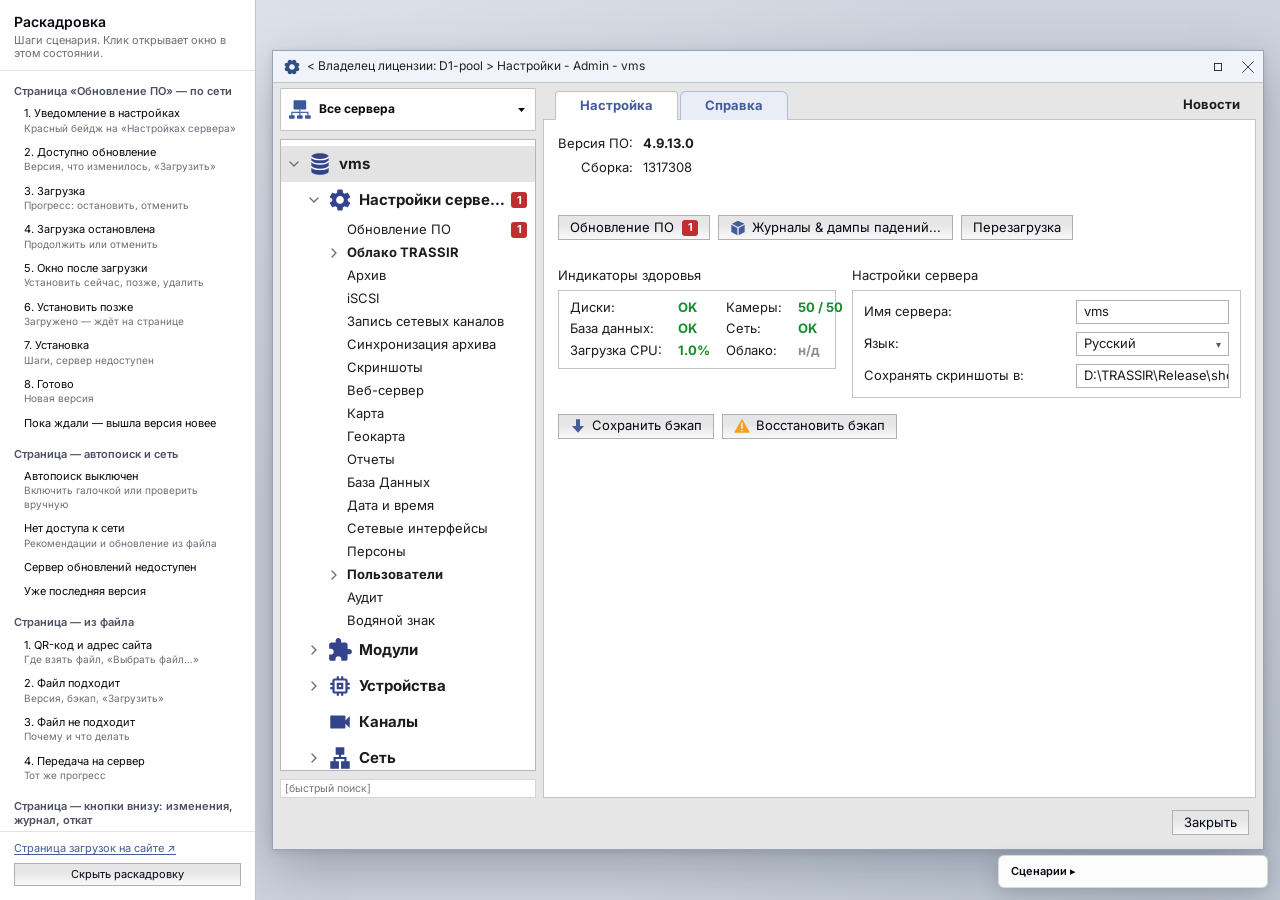
==== commit 05a8fb09: "Окно: страница «Обновление ПО» по схеме Windows Update, без синих кнопок - Статус с одной кнопкой, «" ====
--- a/client.html
+++ b/client.html
@@ -843,6 +843,7 @@
 .uw-f{flex:none;display:flex;align-items:center;gap:8px;padding:8px 6px}
 .uw-f .l{margin-right:auto;display:flex;align-items:center;min-width:0}
 .uw-f .btn{min-width:80px}
+.uw-f .nbtn{min-width:80px;justify-content:center}
 .uw .btn.pri:disabled{background:var(--btn-grad);border-color:#c9cacc;color:#9a9ca2} /* базовый .btn.pri перекрывает :disabled */
 
 .sh{display:grid;grid-template-columns:20px minmax(0,1fr);gap:10px;align-items:start}
@@ -1003,53 +1004,42 @@
 .ti .nbadge{margin-left:auto}
 .nbadge{display:inline-grid;place-items:center;min-width:16px;height:16px;padding:0 4px;border-radius:3px;background:var(--neg);color:#fff;font-size:11px;font-weight:700;line-height:1;flex:none}
 .uupd .nbadge{margin-left:2px}
-.up{display:grid;gap:14px;max-width:900px}
-.up-top{display:flex;flex-wrap:wrap;gap:12px 40px;align-items:center}
-.up-auto{display:flex;align-items:center;gap:16px;flex-wrap:wrap}
-.up-card{border:1px solid var(--n-bd);background:#fff;padding:12px 14px;display:grid;gap:10px}
-.up-card.new{border-color:var(--n-bd)}
-.up-card.ok{border-left:3px solid var(--pos)}
-.up-card.err{border-left:3px solid var(--neg)}
-.up-card.warn{border-left:3px solid var(--amber)}
-.up-card.run{border-left:3px solid var(--pri)}
-.up-st{display:grid;grid-template-columns:18px minmax(0,1fr);gap:10px;align-items:start}
-.up-st>svg,.up-st .up-spin{width:18px;height:18px;margin-top:1px}
-.up-st b{display:block;font-size:14px;font-weight:600}
-.up-st span{color:var(--grey);font-size:12px}
-.up-spin svg{width:18px;height:18px;animation:spin 1s linear infinite}
-.up-ch b{font-weight:600}
-.up-ch ul{margin:4px 0 0;padding-left:18px}
-.up-opts{display:grid;gap:6px}
-.up-acts{display:flex;align-items:center;gap:16px;flex-wrap:wrap}
-.up-note{margin:0;color:#4b5060}
-.up-note.err{color:var(--neg)}
-.up-recs{margin:0;padding-left:18px;color:#4b5060}
-.up-steps{margin:0;padding-left:18px;color:var(--grey)}
-.up-steps li.done{color:#4b5060}
-.up-steps li.on{color:var(--n-ink);font-weight:600}
-.up-chain{margin:0;padding-left:18px}
-.up-card .pbar{margin:0}
-.up-sec{font-weight:600}
-.up-file{display:grid;grid-template-columns:auto minmax(0,1fr);gap:16px;align-items:center}
-.up-file p{margin:0 0 6px}
-.up-file .qr{display:block;border:1px solid var(--n-bd)}
-.up-url{font-family:ui-monospace,Menlo,Consolas,monospace;font-size:12px;color:var(--n-ink);user-select:all}
-.up-pick{border-top:1px solid var(--cell-bd);padding-top:10px;display:grid;gap:8px}
-.up-pick p{margin:0}
-.up-pick.err b{color:var(--neg)}
-.up-fn{font-weight:600;word-break:break-all}
-.up-fn span{font-weight:400;color:var(--grey);margin-left:8px}
-.up-flow{display:flex;align-items:center;gap:8px}
-.up-flow svg{width:16px;height:16px;flex:none}
-.up-card.hist{gap:0;padding:0}
-.up-rb{display:flex;justify-content:space-between;align-items:center;gap:12px;padding:10px 14px;border-bottom:1px solid var(--cell-bd)}
-.up-tog{display:flex;align-items:center;gap:8px;width:100%;padding:10px 14px;border:0;border-bottom:1px solid var(--cell-bd);background:none;font:inherit;font-weight:600;text-align:left;cursor:pointer}
-.up-tog:last-of-type{border-bottom:0}
-.up-tog::before{content:"";width:5px;height:5px;border-right:1.4px solid currentColor;border-bottom:1.4px solid currentColor;transform:rotate(-45deg);transition:transform .15s}
-.up-tog.on::before{transform:rotate(45deg)}
-.up-tog:hover{background:#f7f8fa}
-.up-body{padding:10px 14px;border-bottom:1px solid var(--cell-bd)}
-.up-body:last-child{border-bottom:0}
+/* страница: одна колонка ~760 px, отступы 16 px, строки 40 px; разделители внутри блоков — чуть темнее (--n-grid), чтобы читались рядом с рамкой */
+.up2{max-width:760px;display:grid}
+.u2-hero{display:grid;grid-template-columns:20px minmax(0,1fr) auto;column-gap:12px;row-gap:12px;align-items:center;padding:16px;border:1px solid var(--n-bd);background:#fff}
+.u2-hero.ok{border-left:3px solid var(--pos)} .u2-hero.err{border-left:3px solid var(--neg)} .u2-hero.warn{border-left:3px solid var(--amber)} .u2-hero.run,.u2-hero.new{border-left:3px solid var(--pri)}
+.u2-ic{display:grid;place-items:center;width:20px;height:20px}
+.u2-ic svg{width:18px;height:18px}
+.u2-spin svg{width:18px;height:18px;animation:spin 1s linear infinite}
+.u2-t{min-width:0;display:grid;gap:2px}
+.u2-t b{font-size:14px;font-weight:600;overflow-wrap:anywhere}
+.u2-t span{font-size:12px;color:var(--grey)}
+.u2-a{display:flex;align-items:center;gap:16px;white-space:nowrap}
+.u2-body{grid-column:2/-1;display:grid;gap:8px}
+.u2-body ul{margin:0;padding-left:18px}
+.u2-body .pbar{margin:0}
+.u2-more{justify-self:start;display:inline-flex;align-items:center;gap:6px;padding:0;border:0;background:none;font:inherit;color:var(--pri);cursor:pointer}
+.u2-more::after{content:"";width:5px;height:5px;border-right:1.3px solid currentColor;border-bottom:1.3px solid currentColor;transform:rotate(45deg);margin-bottom:3px}
+.u2-more.on::after{transform:rotate(-135deg);margin:3px 0 0}
+.u2-note{margin:0;color:#4b5060} .u2-note.err{color:var(--neg)}
+.u2-h{margin:20px 0 6px;font-weight:600}
+.u2-list{border:1px solid var(--n-bd);background:#fff}
+.u2-btns{display:flex;gap:8px;flex-wrap:wrap;margin-top:20px}
+.u2-row{display:flex;align-items:center;gap:12px;min-height:40px;padding:8px 16px;width:100%;border:0;border-bottom:1px solid var(--n-grid);background:none;font:inherit;color:inherit;text-align:left}
+.u2-row:last-child{border-bottom:0}
+.u2-row>span:first-child{flex:1;min-width:0}
+label.u2-row{cursor:pointer}
+.u2-row.go{cursor:pointer}
+.u2-row.go:hover{background:#f7f8fa}
+.u2-row i{font-style:normal;color:var(--grey);font-size:16px;line-height:1;transition:transform .15s}
+.u2-row.go.on i{transform:rotate(90deg)}
+.u2-val{color:var(--grey)}
+.u2-list .u2-body{padding:10px 16px 14px;border-bottom:1px solid var(--n-grid)}
+.u2-list .u2-body:last-child{border-bottom:0}
+.u2-file,.u2-pick{display:grid;grid-template-columns:64px minmax(0,1fr) auto;gap:16px;align-items:center;padding:12px 16px}
+.u2-pick{grid-template-columns:20px minmax(0,1fr) auto;column-gap:12px;border-top:1px solid var(--n-grid)}
+.u2-file .qr{display:block}
+.u2-url{font-family:ui-monospace,Menlo,Consolas,monospace;color:var(--n-ink)!important;user-select:all}
 
 </style>
 </head>
@@ -1187,14 +1177,14 @@
 // «Обзор…»: первый выбор — подходящий файл, дальше по кругу сценарии ошибок
 const PICKS = [
   {n:'Trassir-Server-4.9.15.0-1321840-win64.pack', v:'4.9.15.0', mb:1300, where:'Выбран вручную', ok:true, tag:'Подходит: последняя версия'},
-  {n:'trassir_4.9.15.zip', mb:1240, where:'Выбран вручную', err:'Это не файл обновления TRASSIR', kind:'format'},
-  {n:'Trassir-Server-4.9.15.0-1321840-win64.pack', mb:910, where:'Выбран вручную', err:'Файл повреждён — не прошёл проверку подписи', kind:'sign'},
+  {n:'trassir_4.9.15.zip', mb:1240, where:'Выбран вручную', err:'Некорректное расширение файла', kind:'format'},
+  {n:'Trassir-Server-4.9.15.0-1321840-win64.pack', mb:910, where:'Выбран вручную', err:'Файл повреждён', kind:'sign'},
   {n:'Trassir-Server-4.9.12.0-1316200-win64.pack', v:'4.9.12.0', mb:1280, where:'Выбран вручную', err:'Версия 4.9.12.0 старше установленной', kind:'older'}
 ];
 const PICK_RECS = {
-  format:['Нужен файл с расширением .pack со страницы загрузок dssl.ru. Архивы .zip для обновления не подходят.','Если скачивали архив — распакуйте его и выберите файл .pack внутри.'],
-  sign:['Скачайте файл заново — скорее всего, загрузка прервалась.','Если переносили файл на флешке — запишите его ещё раз.','Антивирус или брандмауэр могут портить скачанные файлы — проверьте их настройки.'],
-  older:['Обновлением нельзя вернуться на прошлую версию — выберите файл новее установленной.']
+  format:['Нужен файл .pack с сайта TRASSIR.','Если скачали архив, распакуйте его.'],
+  sign:['Скачайте файл заново.','Если переносили на флешке, запишите его ещё раз.','Проверьте, не мешает ли антивирус.'],
+  older:['Нужен файл с более новой версией.']
 };
 // дерево разделов — как в макете окна настроек
 const TREE = [
@@ -1239,7 +1229,7 @@
   const cur = S.net==='latest'?LATEST : S.net==='old'?'4.6.9.0' : '4.9.13.0';
   Object.assign(S, {cur, build:CH[cur]?.b||'1268000', checked:S.autoCheck, checking:false,
     dl:null, ready:null, busy:null, note:null, extra:[], fileSel:0, pickN:0,
-    failTo:null, rbFrom:null, moreCh:0, back:[], exp:{}, sel:'vms', log:baseLog(), pfile:null, upOpen:{ch:false,log:false}});
+    failTo:null, rbFrom:null, moreCh:0, back:[], exp:{}, sel:'vms', log:baseLog(), pfile:null, upOpen:{ch:false,log:false,wn:false}});
   CUR=null; resetGeom(DW); draw();
 }
 
@@ -1370,7 +1360,7 @@
     const v=S.ready.target, nx = S.newerOut && newer(NEXT.v,v);
     const pg=S.ui==='page';
     return {t:'Обновление загружено',
-      left:`<button type="button" class="btn" data-act="delReady">${pg?'Удалить обновление':'Удалить загруженное'}</button>`,
+      left:`<button type="button" class="nbtn" data-act="delReady">${pg?'Удалить обновление':'Удалить загруженное'}</button>`,
       body:sh('ok',`${v} готово к установке`,'Сервер перезапустится и будет недоступен около 5 минут. Запись архива на это время остановится.',
         S.backup?'Перед установкой сохраним бэкап настроек.':'')
         // пока обновление ждало установки, вышла версия новее — предлагаем её вместо этой
@@ -1398,7 +1388,7 @@
     const shown = ALL_VERS.slice(0, idx+1+S.moreCh), rest = ALL_VERS.length - shown.length;
     return {t:T, wide:1,
       body:verList(shown)+(rest>0?`<div>${lnk('more','Показать более ранние версии')}</div>`:''),
-      btns:[...(netState()==='avail'?[{t:`Обновить до ${LATEST}`,act:()=>openNet()}]:[]),{t:closeLbl(),pri:1,act:close}]};
+      btns:[...(netState()==='avail'&&S.ui!=='page'?[{t:`Обновить до ${LATEST}`,act:()=>openNet()}]:[]),{t:closeLbl(),pri:1,act:close}]};
   },
 
   // журнал: весь список сразу; откат и «Сохранить для техподдержки» по решению продукта убраны
@@ -1428,7 +1418,7 @@
   bg.innerHTML=`<div class="uw${w.wide?' wide':''}" role="dialog" aria-modal="true" aria-labelledby="uwT">
     <div class="tbar"><div class="ttl" id="uwT">${w.t}</div><div class="wctl"><button class="wbtn close" type="button" data-x aria-label="Закрыть">${XSVG}</button></div></div>
     <div class="uw-b">${w.body}</div>
-    <div class="uw-f"><div class="l">${w.left||''}</div>${w.btns.map((b,i)=>`<button type="button" class="btn${b.pri?' pri':''}" data-b="${i}"${b.dis?' disabled':''}>${b.t}</button>`).join('')}</div></div>`;
+    <div class="uw-f"><div class="l">${w.left||''}</div>${w.btns.map((b,i)=>`<button type="button" class="nbtn" data-b="${i}"${b.dis?' disabled':''}>${b.t}</button>`).join('')}</div></div>`; // кнопки окон — стандартные, без синих акцентных
   bg.classList.add('show');
   makeWin(bg.querySelector('.uw'), DW, DLG_MIN);
   renderPage();
@@ -1576,7 +1566,8 @@
 function toggleMenu(){ const m=$('menu'); if(!m) return; m.hidden=!m.hidden; $('updBtn').setAttribute('aria-expanded',String(!m.hidden)); }
 function closeMenu(){ const m=$('menu'); if(m&&!m.hidden){ m.hidden=true; $('updBtn')?.setAttribute('aria-expanded','false'); } }
 
-/* ================= страница «Обновление ПО» в «Настройках сервера» — вместо модальных окон (просьба А. Воронцова) ================= */
+/* ================= страница «Обновление ПО» в «Настройках сервера» — вместо модальных окон (просьба А. Воронцова) =================
+   Порядок, как в «Центре обновления Windows»: статус и одна главная кнопка → параметры → из файла → история. Одна колонка, строки одной высоты. */
 // бейдж-уведомление: красный, как остальные счётчики в дереве; подарочков нет
 const BADGE = '<span class="nbadge" aria-label="Есть уведомление">1</span>';
 function pageAttn(){ const st=netState();
@@ -1590,7 +1581,7 @@
   return (id==='upd'||id==='srvset') && pageAttn() ? BADGE : '';
 }
 // QR-код на страницу загрузок — условный рисунок для прототипа (настоящий сгенерирует разработка)
-function qrSvg(txt, px=104){
+function qrSvg(txt, px=64){
   const n=25, cell=px/n; let h=2166136261; for(const ch of txt){ h^=ch.charCodeAt(0); h=Math.imul(h,16777619); }
   const rnd=()=>{ h^=h<<13; h^=h>>>17; h^=h<<5; return (h>>>0)/4294967296; };
   const finder=(x,y)=>`<rect x="${x*cell}" y="${y*cell}" width="${7*cell}" height="${7*cell}" fill="#1c1c1c"/><rect x="${(x+1)*cell}" y="${(y+1)*cell}" width="${5*cell}" height="${5*cell}" fill="#fff"/><rect x="${(x+2)*cell}" y="${(y+2)*cell}" width="${3*cell}" height="${3*cell}" fill="#1c1c1c"/>`;
@@ -1598,85 +1589,64 @@
   let r=''; for(let y=0;y<n;y++) for(let x=0;x<n;x++){ if(inF(x,y)) continue; if(rnd()<.47) r+=`<rect x="${(x*cell).toFixed(2)}" y="${(y*cell).toFixed(2)}" width="${cell.toFixed(2)}" height="${cell.toFixed(2)}"/>`; }
   return `<svg class="qr" width="${px}" height="${px}" viewBox="0 0 ${px} ${px}" role="img" aria-label="QR-код страницы загрузок"><rect width="${px}" height="${px}" fill="#fff"/><g fill="#1c1c1c">${r}</g>${finder(0,0)}${finder(n-7,0)}${finder(0,n-7)}</svg>`;
 }
-const upOpts = () => `<div class="up-opts">${ck('backup','Сохранить бэкап настроек','Перед установкой — на архивный диск. Если после обновления что-то пойдёт не так, к нему можно вернуться')}
-  ${ck('restartNow','Установить сразу после загрузки','Сервер перезапустится и будет недоступен около 5 минут, запись архива на это время остановится')}</div>`;
-const upBtn = (act,t,pri,dis) => `<button type="button" class="btn${pri?' pri':''}" data-act="${act}"${dis?' disabled':''}>${t}</button>`;
-const upCard = (k,ic,title,meta,body) => `<div class="up-card ${k}"><div class="up-st">${ic}<div><b>${title}</b>${meta?`<span>${meta}</span>`:''}</div></div>${body||''}</div>`;
-// главный блок: что сейчас с обновлением по сети
-function upStatus(){
-  const st=netState(), n=S.note;
-  const note = n&&n.k==='fail' ? upCard('err',ICON.err,`${S.failTo} не установилась — сервер сам вернулся на ${S.cur}`,'Подробности — в журнале обновлений ниже','') :
-               n&&n.k==='rolled' ? upCard('ok',ICON.ok,`Возвращена версия ${S.cur}`,`Настройки восстановлены из бэкапа от ${S.rbFrom}`,'') : '';
+// на странице — стандартные кнопки интерфейса TRASSIR (как «Перезагрузка» на странице сервера), без синих
+const upBtn = (act,t,pri,dis) => `<button type="button" class="nbtn" data-act="${act}"${dis?' disabled':''}>${t}</button>`;
+const SPIN_IC = `<span class="u2-spin">${ICON.spin}</span>`;
+// статус-блок: значок, заголовок, одна серая строка, справа действие; под ними — прогресс или «Что изменилось»
+const hero = (k,ic,title,meta,act,body) => `<div class="u2-hero ${k||''}"><span class="u2-ic">${ic}</span><div class="u2-t"><b>${title}</b>${meta?`<span>${meta}</span>`:''}</div><div class="u2-a">${act||''}</div>${body?`<div class="u2-body">${body}</div>`:''}</div>`;
+const pbar = (k,pct) => `<div class="pbar ${k||''}" id="upbar"><i style="width:${pct}%"></i></div>`;
+function upHero(){
+  const st=netState(), n=S.note, checked='проверено в 14:32';
   if(st==='busy'){ const b=S.busy, steps=restartSteps(), cur=Math.min(b.step,steps.length-1);
-    return upCard('run',`<span class="up-spin">${ICON.spin}</span>`, b.kind==='rollback'?`Возвращаем версию ${b.to}`:`Устанавливаем ${b.to}`, 'Сервер недоступен около 5 минут',
-      `<ol class="up-steps">${steps.map((s,i)=>`<li class="${i<cur?'done':i===cur?'on':''}">${s.t}</li>`).join('')}</ol>`); }
-  if(st==='dl'){ const d=S.dl, pct=Math.floor(d.done/d.total*100), what=d.src==='net'?'Загружаем':'Передаём на сервер';
-    const bar = k => `<div class="pbar ${k||''}" id="upbar"><i style="width:${pct}%"></i></div>`;
-    const acts = h => `<div class="up-acts">${h}</div>`;
-    if(d.state==='stopped') return upCard('',ICON.info,`Загрузка ${d.target} остановлена`,`загружено ${mb(d.done)} из ${mb(d.total)}`, bar('paused')+acts(lnk('resume','Продолжить')+lnk('delDl','Отменить')));
-    if(d.state==='paused') return upCard('warn',ICON.warn,'Связь прервалась — продолжим, когда она вернётся',`${mb(d.done)} из ${mb(d.total)}`, bar('paused')+acts(lnk('resume','Повторить сейчас')+lnk('delDl','Отменить')));
-    if(d.state==='fail') return upCard('err',ICON.err,'Загрузка не удалась — связь обрывалась слишком часто',`загружено ${mb(d.done)} из ${mb(d.total)}`, bar('fail')+acts(lnk('retry','Повторить')+lnk('delDl','Отменить')));
-    return upCard('run',ICON.info,`${what} ${d.target}`,`<span id="upmeta">${mb(d.done)} из ${mb(d.total)} · осталось ${left(d.total-d.done)}</span>`, bar()+acts(lnk('stopDl','Остановить')+lnk('delDl','Отменить'))); }
+    return hero('run',SPIN_IC, b.kind==='rollback'?`Возвращаем версию ${b.to}`:`Устанавливаем ${b.to}`, `Шаг ${cur+1} из ${steps.length}: ${steps[cur].t.toLowerCase()} · сервер недоступен около 5 минут`,'', pbar('',Math.round((cur+1)/steps.length*100))); }
+  if(st==='dl'){ const d=S.dl, pct=Math.floor(d.done/d.total*100), what=d.src==='net'?'Загружаем':'Передаём на сервер', got=`${mb(d.done)} из ${mb(d.total)}`;
+    if(d.state==='stopped') return hero('',ICON.info,`Загрузка ${d.target} остановлена`,`Загружено ${got}`, upBtn('resume','Продолжить',1)+lnk('delDl','Отменить'), pbar('paused',pct));
+    if(d.state==='paused') return hero('warn',ICON.warn,'Связь прервалась',`Продолжим, когда она вернётся · ${got}`, lnk('resume','Повторить')+lnk('delDl','Отменить'), pbar('paused',pct));
+    if(d.state==='fail') return hero('err',ICON.err,'Загрузка не удалась',`Связь обрывалась слишком часто · загружено ${got}`, upBtn('retry','Повторить',1)+lnk('delDl','Отменить'), pbar('fail',pct));
+    return hero('run',ICON.info,`${what} ${d.target}`,`<span id="upmeta">${got} · осталось ${left(d.total-d.done)}</span>`, lnk('stopDl','Остановить')+lnk('delDl','Отменить'), pbar('',pct)); }
   if(st==='ready'){ const v=S.ready.target, nx=S.newerOut&&newer(NEXT.v,v);
-    return upCard('ok',ICON.ok,`${v} загружено — готово к установке`,'Сервер перезапустится и будет недоступен около 5 минут',
-      (nx?`<p class="up-note">Пока обновление ждало установки, вышла версия ${NEXT.v}. ${lnk('swapNewer',`Удалить ${v} и загрузить ${NEXT.v}`)}</p>`:'')
-      +`<div class="up-acts">${upBtn('installNow','Установить сейчас',1)}${lnk('delReady','Удалить обновление')}</div>`); }
-  if(st==='checking') return upCard('',`<span class="up-spin">${ICON.spin}</span>`,'Проверяем обновления…','Обращаемся к серверу обновлений TRASSIR','');
-  if(st==='unchecked') return upCard('',ICON.info,'Автоматический поиск обновлений выключен','Сервер не проверяет обновления сам',`<div class="up-acts">${lnk('checkNowP','Проверить сейчас')}</div>`);
-  if(st==='offline') return upCard('err',ICON.err,'Нет доступа к сети',`${SRV} не подключён к интернету — проверить обновления нельзя`,
-    `<ul class="up-recs"><li>Проверьте кабель и настройки в «Сетевые интерфейсы»: адрес, шлюз и DNS.</li><li>Или обновите из файла — ниже.</li></ul><div class="up-acts">${lnk('checkNowP','Проверить снова')}</div>`);
-  if(st==='nohost') return upCard('err',ICON.err,'Не удаётся связаться с сервером обновлений','Интернет есть, но адрес updates.cloud.trassir.com не находится',
-    `<ul class="up-recs"><li>В «Сетевые интерфейсы» укажите шлюз и DNS, например <b>77.88.8.8</b>.</li><li>Или обновите из файла — ниже.</li></ul><div class="up-acts">${lnk('checkNowP','Проверить снова')}</div>`);
-  if(st==='latest') return note + upCard('ok',ICON.ok, n&&n.k==='ok'?`Обновление установлено — версия ${S.cur}`:'Установлена последняя версия','Проверено сегодня в 14:32','');
-  // доступно обновление
-  const busy=!!S.busy;
+    return hero('ok',ICON.ok,`${v} загружено`,'Сервер перезапустится и будет недоступен около 5 минут', upBtn('installNow','Установить сейчас',1)+lnk('delReady','Удалить'),
+      nx?`<p class="u2-note">Вышла версия ${NEXT.v} · ${lnk('swapNewer',`загрузить её вместо ${v}`)}</p>`:''); }
+  if(st==='checking') return hero('',SPIN_IC,'Проверяем обновления…',`Установлена ${S.cur}`,'');
+  if(st==='unchecked') return hero('',ICON.info,'Автоматический поиск выключен',`Установлена ${S.cur}`, upBtn('checkNowP','Проверить сейчас'));
+  if(st==='offline') return hero('err',ICON.err,'Нет доступа к сети','Проверьте подключение в «Сетевые интерфейсы» или обновите из файла', upBtn('checkNowP','Проверить снова'));
+  if(st==='nohost') return hero('err',ICON.err,'Сервер обновлений недоступен','Укажите шлюз и DNS в «Сетевые интерфейсы», например 77.88.8.8', upBtn('checkNowP','Проверить снова'));
+  if(n&&n.k==='fail') return hero('err',ICON.err,`${S.failTo} не установилась`,`Сервер вернулся на ${S.cur} · подробности в журнале`, upBtn('upDl','Повторить',1));
+  if(n&&n.k==='rolled') return hero('ok',ICON.ok,`Возвращена версия ${S.cur}`,`Настройки восстановлены из бэкапа от ${S.rbFrom}`, '');
+  if(st==='latest') return hero('ok',ICON.ok, n&&n.k==='ok'?`Установлена версия ${S.cur}`:'Установлена последняя версия', `${S.cur} · ${checked}`, lnk('checkNowP','Проверить снова'));
+  // доступно обновление; «Что изменилось» — свёрнуто
+  const wn = `<button type="button" class="u2-more${S.upOpen.wn?' on':''}" data-act="upTog" data-k="wn" aria-expanded="${!!S.upOpen.wn}">Что изменилось</button>${S.upOpen.wn?ul(CH[LATEST].items):''}`;
   if(st==='old'){ const ch=chainFrom(S.cur);
-    return note + upCard('warn',ICON.warn,`Доступно обновление до ${LATEST} — по шагам`,`Установлена ${S.cur}. Обновлять нужно по порядку: ${ch.length} шага`,
-      `<ol class="up-chain">${ch.map((v,i)=>`<li>${i===0?`<b>${v}</b> — сейчас`:v}</li>`).join('')}</ol>${upOpts()}<div class="up-acts">${upBtn('upDl',`Загрузить шаг 1 — ${ch[0]}`,1,busy)}</div>`); }
-  const space = st==='space' ? `<p class="up-note err">Не хватает места на системном диске: нужно 2,6 ГБ, свободно 1,1 ГБ. Удалите старые скриншоты и экспорт видео или ${lnk('toArchiveP','загружайте на архивный диск')}.</p>` : '';
-  return note + upCard('new',ICON.info,`Доступно обновление ${LATEST}`,`${CH[LATEST].d} · ${mb(SIZE)}`,
-    `<div class="up-ch"><b>Что изменилось</b>${ul(CH[LATEST].items)}</div>${space}${upOpts()}<div class="up-acts">${upBtn('upDl','Загрузить обновление',1,st==='space')}</div>`);
-}
-// из файла: QR-код и адрес текстом — где взять файл; «Обзор» без автопоиска; проверка выбранного файла
+    return hero('warn',ICON.warn,`Доступно обновление ${LATEST} в ${ch.length} шага`,`Установлена ${S.cur} · сначала ${ch[0]}`, upBtn('upDl',`Загрузить ${ch[0]}`,1), wn); }
+  const space = st==='space' ? `<p class="u2-note err">Не хватает места на системном диске: нужно 2,6 ГБ, свободно 1,1 ГБ · ${lnk('toArchiveP','загружать на архивный диск')}</p>` : '';
+  return hero('new',ICON.info,`Доступно обновление ${LATEST}`,`Установлена ${S.cur} · ${mb(SIZE)} · ${checked}`, upBtn('upDl','Загрузить',1,st==='space'), space+wn);
+}
+// параметр: подпись слева, галочка справа
+const opt = (key,label,tip) => `<label class="u2-row"><span>${label}${tip?hint(tip):''}</span><button type="button" class="cb" role="checkbox" aria-checked="${!!S[key]}" data-ck="${key}">${ICON.check}</button></label>`;
+function upParams(){
+  return `<p class="u2-h">Параметры</p><div class="u2-list">
+    ${opt('autoCheck','Автоматически искать обновления','Сервер сам обращается к серверу обновлений TRASSIR. Выключите, если правила безопасности запрещают такие подключения, — тогда обновляйте из файла.')}
+    ${opt('backup','Сохранять бэкап перед установкой')}
+    ${opt('restartNow','Устанавливать сразу после загрузки')}
+  </div>`;
+}
+// из файла: маленький QR-код и адрес текстом — где взять файл; «Выбрать файл…» — сразу «Обзор», без автопоиска
 function upFile(){
-  const lock = !!(S.dl||S.busy||S.ready), f=S.pfile;
+  const lock=!!(S.dl||S.busy||S.ready), f=S.pfile;
   let res='';
-  if(f && f.err) res = `<div class="up-pick err"><div class="up-fn">${esc(f.n)}<span>${mb(f.mb)}</span></div><p><b>${f.err}</b></p><ul class="up-recs">${PICK_RECS[f.kind].map(r=>`<li>${r}</li>`).join('')}</ul><div class="up-acts">${lnk('browseP','Выбрать другой файл')}</div></div>`;
-  else if(f) res = `<div class="up-pick ok"><div class="up-fn">${esc(f.n)}<span>${mb(f.mb)}</span></div>
-      <p class="up-flow">${ICON.ok}<span>Подходит: установлена <b>${S.cur}</b> → будет <b>${f.v}</b></span></p>${upOpts()}
-      <div class="up-acts">${upBtn('upFile','Загрузить обновление',1,lock)}${lnk('browseP','Выбрать другой файл')}</div></div>`;
-  return `<div class="up-card plain"><div class="up-sec">Обновление из файла</div>
-    <div class="up-file">${qrSvg(SITE_TXT)}<div>
-      <p>Скачайте файл на сайте TRASSIR: наведите камеру телефона на QR-код или наберите адрес</p>
-      <p class="up-url">${SITE_TXT}</p>
-      ${f?'':upBtn('browseP','Выбрать файл обновления…',0,lock)}</div></div>${res}</div>`;
-}
-// список изменений, журнал и откат — свёрнутыми блоками внизу страницы
+  if(f && f.err) res = `<div class="u2-pick err"><span class="u2-ic">${ICON.err}</span><div class="u2-t"><b>${esc(f.n)}</b><span>${f.err}. ${f.kind==='format'?'Нужен файл .pack':PICK_RECS[f.kind][0]}</span></div><div class="u2-a">${lnk('browseP','Другой файл')}</div></div>`;
+  else if(f) res = `<div class="u2-pick ok"><span class="u2-ic">${ICON.ok}</span><div class="u2-t"><b>${esc(f.n)}</b><span>Подходит · ${S.cur} → ${f.v} · ${mb(f.mb)}</span></div><div class="u2-a">${upBtn('upFile','Загрузить',1,lock)}${lnk('browseP','Другой файл')}</div></div>`;
+  return `<p class="u2-h">Обновление из файла</p><div class="u2-list">
+    <div class="u2-file">${qrSvg(SITE_TXT)}<div class="u2-t"><b>Скачайте файл на сайте TRASSIR</b><span class="u2-url">${SITE_TXT}</span></div><div class="u2-a">${upBtn('browseP','Выбрать файл…',0,lock)}</div></div>
+    ${res}</div>`;
+}
+// история — кнопками внизу, как «Сохранить бэкап / Восстановить бэкап» на странице сервера; каждая открывает своё окно
 function upHistory(){
-  const o=S.upOpen;
-  let idx=ALL_VERS.indexOf(S.cur); if(idx<0) idx=VERS.length-1;
-  const shown=ALL_VERS.slice(0, idx+1+S.moreCh), rest=ALL_VERS.length-shown.length;
   const last=S.log[0], canRb = last && last.ok && last.bk && last.a==='Обновление' && !S.busy;
-  const tog = (k,t) => `<button type="button" class="up-tog${o[k]?' on':''}" data-act="upTog" data-k="${k}" aria-expanded="${!!o[k]}">${t}</button>`;
-  return `<div class="up-card plain hist">
-    ${canRb?`<div class="up-rb"><span>Версия до прошлого обновления — <b>${last.from}</b>, бэкап от ${last.t}</span>${upBtn('rbAsk',`Вернуть ${last.from}`)}</div>`:''}
-    ${tog('ch','Список изменений')}${o.ch?`<div class="up-body">${S.checked?verList(shown)+(rest>0?`<div>${lnk('more','Показать более ранние версии')}</div>`:''):'<p class="fine">Список изменений приходит с сервера обновлений — включите автопоиск или проверьте вручную.</p>'}</div>`:''}
-    ${tog('log','Журнал обновлений')}${o.log?`<div class="up-body"><table class="ulog"><thead><tr><th>Дата и время</th><th>Действие</th><th>Версия</th><th>Результат</th><th>Пользователь</th></tr></thead><tbody>
-      ${S.log.map(r=>`<tr><td class="v">${r.t}</td><td>${r.a}</td><td class="v">${r.from?`${r.from} → ${r.to}`:r.to}</td><td><span class="res">${r.ok?ICON.ok:ICON.err}<span>${r.ok?'Успешно':'Ошибка'}${r.why?hint(r.why):''}</span></span></td><td>${r.who}</td></tr>`).join('')}</tbody></table></div>`:''}
-  </div>`;
+  return `<div class="u2-btns">${upBtn('changes','Список изменений…')}${upBtn('log','Журнал обновлений…')}${canRb?upBtn('rbAsk',`Вернуть ${last.from}…`):''}</div>`;
 }
 function updPage(){
-  const busy=!!S.busy;
-  return `<div class="up">
-    <div class="up-top">
-      <div class="pg-ver"><span>Версия ПО:</span><b>${busy?'—':S.cur}</b><span class="r">Сборка:</span><span>${busy?'—':S.build}</span></div>
-      <div class="up-auto">${ck('autoCheck','Автоматически искать обновления ПО','Сервер сам обращается к серверу обновлений TRASSIR и сообщает о новых версиях. Выключите, если правила безопасности запрещают такие подключения — тогда обновляйте из файла.')}
-        ${S.autoCheck&&!busy&&!S.dl?`<span class="fine">Проверено сегодня в 14:32 · ${lnk('checkNowP','Проверить сейчас')}</span>`:''}</div>
-    </div>
-    ${upStatus()}
-    ${upFile()}
-    ${upHistory()}
-  </div>`;
+  return `<div class="up2">${upHero()}${upParams()}${upFile()}${upHistory()}</div>`;
 }
 function checkNowP(){ S.checked=true; S.checking=true; renderPage(); clearTimeout(tChk); tChk=setTimeout(()=>{ S.checking=false; renderPage(); },1100); }
 
@@ -1905,9 +1875,9 @@
     {t:'2. Файл подходит', s:'Версия, бэкап, «Загрузить»', run:()=>scenP('offline',()=>{ S.pfile=PICKS[0]; S.pickN=1; })},
     {t:'3. Файл не подходит', s:'Почему и что делать', run:()=>scenP('offline',()=>{ S.pfile=PICKS[2]; S.pickN=3; })},
     {t:'4. Передача на сервер', s:'Тот же прогресс', run:()=>scenP('offline',()=>frozenDl('file',.18,'run'))}]},
-  {g:'Страница — изменения, журнал, откат', items:[
-    {t:'Список изменений', s:'Подгружается сколько угодно раз', run:()=>scenP('avail',()=>{ S.upOpen.ch=true; })},
-    {t:'Журнал обновлений', s:'И откат на прошлую версию', run:()=>scenP('avail',()=>{ S.upOpen.log=true; })},
+  {g:'Страница — кнопки внизу: изменения, журнал, откат', items:[
+    {t:'Список изменений', s:'Окно, подгружается сколько угодно раз', run:()=>{ scenP('avail'); openChanges(); }},
+    {t:'Журнал обновлений', s:'Окно', run:()=>{ scenP('avail'); open('log','table'); }},
     {t:'Вернуть прошлую версию?', s:'Подтверждение', run:()=>{ scenP('avail'); open('rb'); }},
     {t:'Возврат прошлой версии', s:'', run:()=>scenP('avail',()=>{ const r=S.log[0]; S.busy={kind:'rollback',from:r.to,to:r.from,bkt:r.t,step:1,frozen:true}; })}]},
   {g:'Окна (было): обновление по сети', items:[
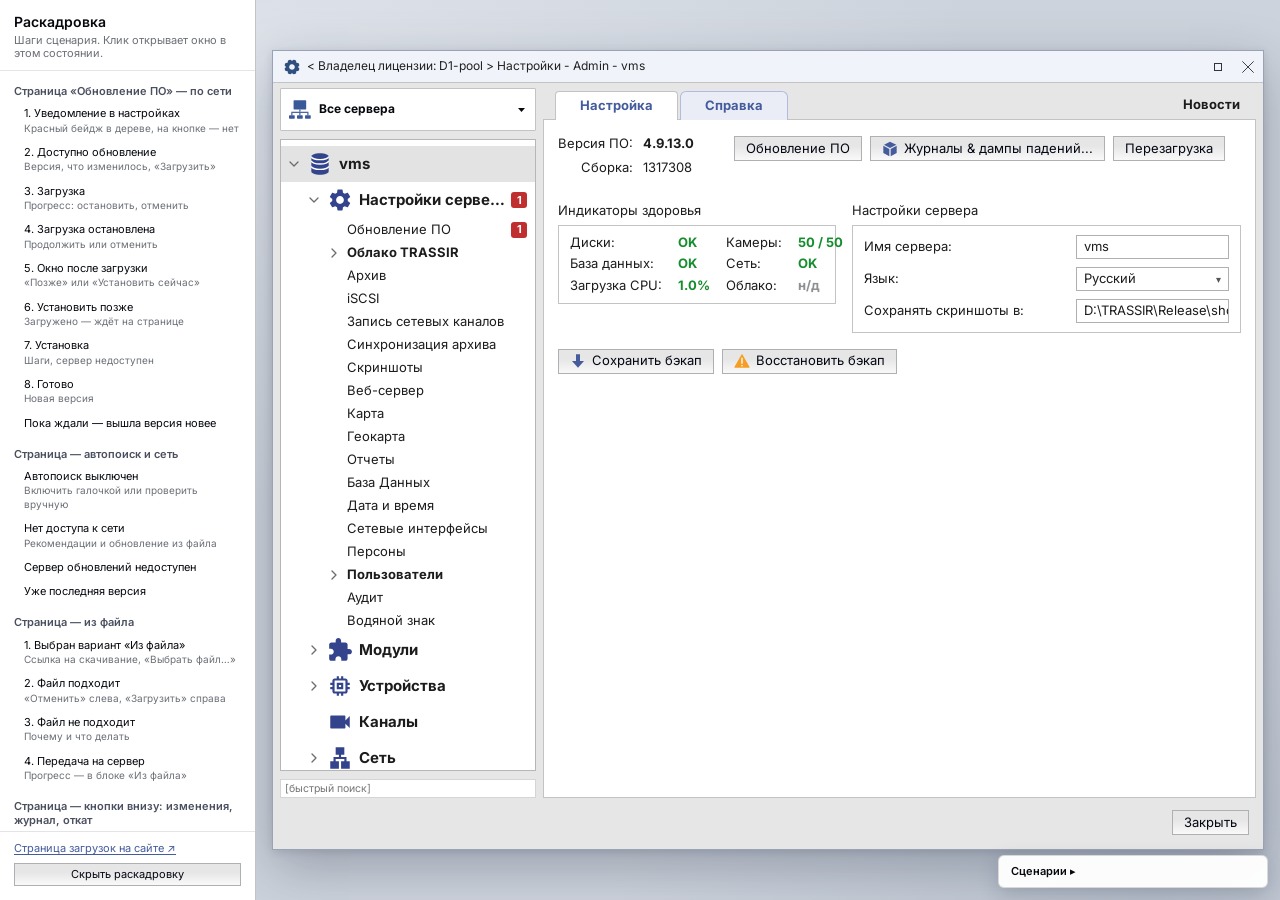
==== commit 45526b8a: "Окно: правки встречи №7 на странице «Обновление ПО» - «По сети» и «Из файла» — переключатель в одном" ====
--- a/client.html
+++ b/client.html
@@ -1041,6 +1041,30 @@
 .u2-file .qr{display:block}
 .u2-url{font-family:ui-monospace,Menlo,Consolas,monospace;color:var(--n-ink)!important;user-select:all}
 
+/* страница: версия в заголовке; «По сети / Из файла» — один блок с переключателем и общей кнопкой */
+.u2-src .u2-opt{border-bottom:1px solid var(--n-grid)}
+.u2-oh{display:flex;align-items:center;gap:10px;min-height:44px;padding:8px 16px;cursor:pointer}
+.u2-oh b{font-weight:600}
+.u2-sum{margin-left:auto;color:var(--grey);font-size:12px;max-width:55%;overflow:hidden;text-overflow:ellipsis;white-space:nowrap}
+.u2-sum.err{color:var(--neg)}
+.u2-opt.dim .u2-oh{cursor:default;opacity:.55}
+.u2-rd{flex:none;width:14px;height:14px;padding:0;border:1px solid var(--btn-bd);border-radius:50%;background:#fff;display:grid;place-items:center;cursor:pointer}
+.u2-rd[aria-checked=true]::after{content:"";width:6px;height:6px;border-radius:50%;background:var(--pri)}
+.u2-rd:disabled{cursor:default}
+.u2-ob{display:grid;gap:10px;padding:0 16px 14px 40px}
+.u2-ob.solo{padding:14px 16px}
+.u2-ob .pbar{margin:0}
+.u2-stat{display:flex;gap:10px;align-items:flex-start}
+.u2-stat .u2-t{flex:1;min-width:0}
+.u2-stat .u2-ic{width:18px;height:18px;margin-top:1px}
+.u2-dl{display:grid;grid-template-columns:64px minmax(0,1fr) auto;gap:14px;align-items:center}
+.u2-dl .qr{display:block}
+.u2-cur{display:flex;gap:24px;align-items:baseline;margin-bottom:12px}
+.u2-cur b{font-weight:600}
+.u2-src .u2-opt:last-child{border-bottom:0}
+.u2-act{flex:none;align-self:center;display:flex;align-items:center;gap:16px}
+.u2-act .nbtn+.nbtn{margin-left:-8px} /* две кнопки рядом — обычный шаг 8px */
+
 </style>
 </head>
 <!-- Окно обновления ПО в клиенте TRASSIR, второй подход (встреча с продуктом, ноябрь 2026).
@@ -1208,6 +1232,7 @@
 const S = {
   net:'avail', files:'found', dlOut:'ok', outcome:'ok', newerOut:false,
   autoCheck:true, backup:true, restartNow:false, sel:'vms',
+  notify:true, // уведомлять о новых версиях (красная отметка)
   ui:'page' // вид обновления: page — отдельная страница «Обновление ПО» (новый), modal — меню и окна (было)
 };
 let CUR=null, BTNS=[], ONX=null, tDl=null, tRs=null, tChk=null, tFind=null;
@@ -1229,7 +1254,7 @@
   const cur = S.net==='latest'?LATEST : S.net==='old'?'4.6.9.0' : '4.9.13.0';
   Object.assign(S, {cur, build:CH[cur]?.b||'1268000', checked:S.autoCheck, checking:false,
     dl:null, ready:null, busy:null, note:null, extra:[], fileSel:0, pickN:0,
-    failTo:null, rbFrom:null, moreCh:0, back:[], exp:{}, sel:'vms', log:baseLog(), pfile:null, upOpen:{ch:false,log:false,wn:false}});
+    src:(S.net==='offline'||S.net==='nohost')?'file':'net', failTo:null, rbFrom:null, moreCh:0, back:[], exp:{}, sel:'vms', log:baseLog(), pfile:null, upOpen:{ch:false,log:false,wn:false}});
   CUR=null; resetGeom(DW); draw();
 }
 
@@ -1360,7 +1385,7 @@
     const v=S.ready.target, nx = S.newerOut && newer(NEXT.v,v);
     const pg=S.ui==='page';
     return {t:'Обновление загружено',
-      left:`<button type="button" class="nbtn" data-act="delReady">${pg?'Удалить обновление':'Удалить загруженное'}</button>`,
+      left: pg ? '' : `<button type="button" class="nbtn" data-act="delReady">Удалить загруженное</button>`,
       body:sh('ok',`${v} готово к установке`,'Сервер перезапустится и будет недоступен около 5 минут. Запись архива на это время остановится.',
         S.backup?'Перед установкой сохраним бэкап настроек.':'')
         // пока обновление ждало установки, вышла версия новее — предлагаем её вместо этой
@@ -1369,10 +1394,10 @@
   },
   // откат на версию, сохранённую перед прошлым обновлением
   rb(){ const r=S.log[0];
-    return {t:'Вернуть прошлую версию',
-      body:sh('warn',`Вернуть версию ${r.from}?`,`Сейчас установлена ${r.to}.`)
+    return {t:'Восстановить прошлую версию',
+      body:sh('warn',`Восстановить версию ${r.from}?`,`Сейчас установлена ${r.to}.`)
         +`<ol class="recs"><li>Сервер перезапустится и будет недоступен около 5 минут.</li><li>Настройки восстановятся из бэкапа от ${r.t}.</li><li>Изменения настроек после этой даты пропадут. Архив сохранится.</li></ol>`,
-      btns:[{t:'Отмена',act:close},{t:`Вернуть ${r.from}`,pri:1,act:()=>startRestart('rollback')}]};
+      btns:[{t:'Отмена',act:close},{t:'Восстановить',pri:1,act:()=>startRestart('rollback')}]};
   },
 
   changes(st){
@@ -1389,6 +1414,12 @@
     return {t:T, wide:1,
       body:verList(shown)+(rest>0?`<div>${lnk('more','Показать более ранние версии')}</div>`:''),
       btns:[...(netState()==='avail'&&S.ui!=='page'?[{t:`Обновить до ${LATEST}`,act:()=>openNet()}]:[]),{t:closeLbl(),pri:1,act:close}]};
+  },
+
+  // что изменилось в доступном обновлении — все версии новее установленной
+  whatsnew(){ const vs=ALL_VERS.filter(v=>newer(v,S.cur)), can=netState()==='avail'||netState()==='old';
+    return {t:vs.length>1?'Что изменилось':`Что изменилось в ${LATEST}`, wide:1, body:verList(vs),
+      btns:[{t:'Закрыть',act:close},...(can?[{t:'Загрузить',pri:1,act:()=>{ close(); ACT.upDl(); }}]:[])]};
   },
 
   // журнал: весь список сразу; откат и «Сохранить для техподдержки» по решению продукта убраны
@@ -1454,7 +1485,7 @@
   return 'vms/'+n.t;
 }
 function updBtnHtml(){
-  if(S.ui==='page') return `<button type="button" class="nbtn uupd" id="updBtn" title="Открыть «Обновление ПО»">Обновление ПО${pageAttn()?BADGE:''}</button>`;
+  if(S.ui==='page') return `<button type="button" class="nbtn uupd" id="updBtn" title="Открыть «Обновление ПО»">Обновление ПО</button>`; // без бейджа: такого паттерна у кнопок нет
   const st=netState(); let attn=false, title='';
   if(st==='dl'){ if(S.dl.state!=='run'){ attn=true; title=S.dl.state==='stopped'?'Загрузка остановлена':S.dl.state==='paused'?'Загрузка на паузе — нет связи':'Загрузка обновления не удалась'; } else title=`Загружаем ${S.dl.target} в фоне`; }
   else if(st==='ready'){ attn=true; title=`${S.ready.target} загружено и готово к установке`; }
@@ -1571,7 +1602,7 @@
 // бейдж-уведомление: красный, как остальные счётчики в дереве; подарочков нет
 const BADGE = '<span class="nbadge" aria-label="Есть уведомление">1</span>';
 function pageAttn(){ const st=netState();
-  return st==='avail'||st==='old'||st==='space'||st==='ready'||(st==='dl'&&S.dl.state!=='run'); }
+  return (S.notify&&(st==='avail'||st==='old'||st==='space'))||st==='ready'||(st==='dl'&&S.dl.state!=='run'); }
 function pageMark(id){
   const st=netState();
   if(id==='upd'){
@@ -1589,64 +1620,94 @@
   let r=''; for(let y=0;y<n;y++) for(let x=0;x<n;x++){ if(inF(x,y)) continue; if(rnd()<.47) r+=`<rect x="${(x*cell).toFixed(2)}" y="${(y*cell).toFixed(2)}" width="${cell.toFixed(2)}" height="${cell.toFixed(2)}"/>`; }
   return `<svg class="qr" width="${px}" height="${px}" viewBox="0 0 ${px} ${px}" role="img" aria-label="QR-код страницы загрузок"><rect width="${px}" height="${px}" fill="#fff"/><g fill="#1c1c1c">${r}</g>${finder(0,0)}${finder(n-7,0)}${finder(0,n-7)}</svg>`;
 }
-// на странице — стандартные кнопки интерфейса TRASSIR (как «Перезагрузка» на странице сервера), без синих
 const upBtn = (act,t,pri,dis) => `<button type="button" class="nbtn" data-act="${act}"${dis?' disabled':''}>${t}</button>`;
 const SPIN_IC = `<span class="u2-spin">${ICON.spin}</span>`;
-// статус-блок: значок, заголовок, одна серая строка, справа действие; под ними — прогресс или «Что изменилось»
-const hero = (k,ic,title,meta,act,body) => `<div class="u2-hero ${k||''}"><span class="u2-ic">${ic}</span><div class="u2-t"><b>${title}</b>${meta?`<span>${meta}</span>`:''}</div><div class="u2-a">${act||''}</div>${body?`<div class="u2-body">${body}</div>`:''}</div>`;
 const pbar = (k,pct) => `<div class="pbar ${k||''}" id="upbar"><i style="width:${pct}%"></i></div>`;
-function upHero(){
-  const st=netState(), n=S.note, checked='проверено в 14:32';
-  if(st==='busy'){ const b=S.busy, steps=restartSteps(), cur=Math.min(b.step,steps.length-1);
-    return hero('run',SPIN_IC, b.kind==='rollback'?`Возвращаем версию ${b.to}`:`Устанавливаем ${b.to}`, `Шаг ${cur+1} из ${steps.length}: ${steps[cur].t.toLowerCase()} · сервер недоступен около 5 минут`,'', pbar('',Math.round((cur+1)/steps.length*100))); }
-  if(st==='dl'){ const d=S.dl, pct=Math.floor(d.done/d.total*100), what=d.src==='net'?'Загружаем':'Передаём на сервер', got=`${mb(d.done)} из ${mb(d.total)}`;
-    if(d.state==='stopped') return hero('',ICON.info,`Загрузка ${d.target} остановлена`,`Загружено ${got}`, upBtn('resume','Продолжить',1)+lnk('delDl','Отменить'), pbar('paused',pct));
-    if(d.state==='paused') return hero('warn',ICON.warn,'Связь прервалась',`Продолжим, когда она вернётся · ${got}`, lnk('resume','Повторить')+lnk('delDl','Отменить'), pbar('paused',pct));
-    if(d.state==='fail') return hero('err',ICON.err,'Загрузка не удалась',`Связь обрывалась слишком часто · загружено ${got}`, upBtn('retry','Повторить',1)+lnk('delDl','Отменить'), pbar('fail',pct));
-    return hero('run',ICON.info,`${what} ${d.target}`,`<span id="upmeta">${got} · осталось ${left(d.total-d.done)}</span>`, lnk('stopDl','Остановить')+lnk('delDl','Отменить'), pbar('',pct)); }
-  if(st==='ready'){ const v=S.ready.target, nx=S.newerOut&&newer(NEXT.v,v);
-    return hero('ok',ICON.ok,`${v} загружено`,'Сервер перезапустится и будет недоступен около 5 минут', upBtn('installNow','Установить сейчас',1)+lnk('delReady','Удалить'),
-      nx?`<p class="u2-note">Вышла версия ${NEXT.v} · ${lnk('swapNewer',`загрузить её вместо ${v}`)}</p>`:''); }
-  if(st==='checking') return hero('',SPIN_IC,'Проверяем обновления…',`Установлена ${S.cur}`,'');
-  if(st==='unchecked') return hero('',ICON.info,'Автоматический поиск выключен',`Установлена ${S.cur}`, upBtn('checkNowP','Проверить сейчас'));
-  if(st==='offline') return hero('err',ICON.err,'Нет доступа к сети','Проверьте подключение в «Сетевые интерфейсы» или обновите из файла', upBtn('checkNowP','Проверить снова'));
-  if(st==='nohost') return hero('err',ICON.err,'Сервер обновлений недоступен','Укажите шлюз и DNS в «Сетевые интерфейсы», например 77.88.8.8', upBtn('checkNowP','Проверить снова'));
-  if(n&&n.k==='fail') return hero('err',ICON.err,`${S.failTo} не установилась`,`Сервер вернулся на ${S.cur} · подробности в журнале`, upBtn('upDl','Повторить',1));
-  if(n&&n.k==='rolled') return hero('ok',ICON.ok,`Возвращена версия ${S.cur}`,`Настройки восстановлены из бэкапа от ${S.rbFrom}`, '');
-  if(st==='latest') return hero('ok',ICON.ok, n&&n.k==='ok'?`Установлена версия ${S.cur}`:'Установлена последняя версия', `${S.cur} · ${checked}`, lnk('checkNowP','Проверить снова'));
-  // доступно обновление; «Что изменилось» — свёрнуто
-  const wn = `<button type="button" class="u2-more${S.upOpen.wn?' on':''}" data-act="upTog" data-k="wn" aria-expanded="${!!S.upOpen.wn}">Что изменилось</button>${S.upOpen.wn?ul(CH[LATEST].items):''}`;
-  if(st==='old'){ const ch=chainFrom(S.cur);
-    return hero('warn',ICON.warn,`Доступно обновление ${LATEST} в ${ch.length} шага`,`Установлена ${S.cur} · сначала ${ch[0]}`, upBtn('upDl',`Загрузить ${ch[0]}`,1), wn); }
-  const space = st==='space' ? `<p class="u2-note err">Не хватает места на системном диске: нужно 2,6 ГБ, свободно 1,1 ГБ · ${lnk('toArchiveP','загружать на архивный диск')}</p>` : '';
-  return hero('new',ICON.info,`Доступно обновление ${LATEST}`,`Установлена ${S.cur} · ${mb(SIZE)} · ${checked}`, upBtn('upDl','Загрузить',1,st==='space'), space+wn);
-}
-// параметр: подпись слева, галочка справа
+const stat = (ic,title,meta,act='') => `<div class="u2-stat">${ic?`<span class="u2-ic">${ic}</span>`:''}<div class="u2-t"><b>${title}</b>${meta?`<span>${meta}</span>`:''}</div>${act}</div>`;
+const radio = (id,on,dis) => `<button type="button" class="u2-rd" role="radio" aria-checked="${on}" data-src="${id}"${dis?' disabled':''} aria-label="${id==='net'?'По сети':'Из файла'}"></button>`;
+// «По сети» и «Из файла» — один блок с переключателем: выбранный вариант раскрыт, в нём же идёт загрузка; внизу одна общая кнопка, главное действие справа
+function upSource(){
+  const st=netState(), n=S.note, lock=!!(S.dl||S.ready);
+  const active = S.dl ? S.dl.src : S.ready ? (S.ready.src||'net') : S.src;
+  const L=[], R=[], sta=(i,t,m)=>stat(i,t,m,'%ACT%'); // кнопки встают в строку статуса, к которому относятся
+  let netBody='', fileBody='';
+  // идёт загрузка или файл загружен — всё внутри варианта, откуда он пришёл
+  let lockBody='';
+  if(S.dl){ const d=S.dl, pct=Math.floor(d.done/d.total*100), got=`${mb(d.done)} из ${mb(d.total)}`, what=d.src==='net'?'Загружаем':'Передаём на сервер';
+    if(d.state==='stopped'){ lockBody=sta('',`Загрузка ${d.target} остановлена`,`Загружено ${got}`)+pbar('paused',pct); L.push(lnk('delDl','Отменить')); R.push(upBtn('resume','Продолжить')); }
+    else if(d.state==='paused'){ lockBody=sta(ICON.warn,'Связь прервалась',`Продолжим, когда она вернётся · ${got}`)+pbar('paused',pct); L.push(lnk('delDl','Отменить')); R.push(upBtn('resume','Повторить')); }
+    else if(d.state==='fail'){ lockBody=sta(ICON.err,'Загрузка не удалась',`Связь обрывалась слишком часто · загружено ${got}`)+pbar('fail',pct); L.push(lnk('delDl','Отменить')); R.push(upBtn('retry','Повторить')); }
+    else { lockBody=sta('',`${what} ${d.target}`,`<span id="upmeta">${got} · осталось ${left(d.total-d.done)}</span>`)+pbar('',pct); L.push(lnk('delDl','Отменить')); R.push(upBtn('stopDl','Остановить')); }
+  } else if(S.ready){ const v=S.ready.target, nx=S.newerOut&&newer(NEXT.v,v);
+    lockBody=sta(ICON.ok,`${v} загружено`,'Сервер перезапустится и будет недоступен около 5 минут')
+      +(nx?`<p class="u2-note">Вышла версия ${NEXT.v} · ${lnk('swapNewer',`загрузить её вместо ${v}`)}</p>`:'');
+    L.push(lnk('delReady','Удалить обновление')); R.push(upBtn('installNow','Установить сейчас'));
+  }
+  // по сети: короткая сводка в строке варианта и подробности, когда он выбран
+  const prev = n&&n.k==='fail' ? `<p class="u2-note err">Прошлая попытка: ${S.failTo} не установилась, сервер вернулся на ${S.cur}</p>` : n&&n.k==='rolled' ? `<p class="u2-note">Восстановлена версия ${S.cur} из бэкапа от ${S.rbFrom}</p>` : '';
+  let netSum='', netBad=false, canNet=false;
+  if(st==='checking'){ netSum='Проверяем…'; netBody=sta(SPIN_IC,'Проверяем обновления…',''); }
+  else if(st==='unchecked'){ netSum='Автопоиск выключен'; netBody=sta('','Автоматический поиск выключен','Включите его в параметрах или проверьте вручную'); }
+  else if(st==='offline'){ netSum='Нет доступа к сети'; netBad=true; netBody=sta(ICON.err,'Нет доступа к сети','Проверьте подключение в «Сетевые интерфейсы» или обновите из файла'); }
+  else if(st==='nohost'){ netSum='Сервер обновлений недоступен'; netBad=true; netBody=sta(ICON.err,'Сервер обновлений недоступен','Укажите шлюз и DNS в «Сетевые интерфейсы», например 77.88.8.8'); }
+  else if(st==='latest'){ netSum='Последняя версия'; netBody=prev+sta(ICON.ok, n&&n.k==='ok'?`Установлена версия ${S.cur}`:'Установлена последняя версия','Проверено сегодня в 14:32'); }
+  else if(st==='old'){ const ch=chainFrom(S.cur); canNet=true; netSum=`Доступна ${LATEST} в ${ch.length} шага`;
+    netBody=prev+sta('',`Доступно обновление ${LATEST} в ${ch.length} шага`,`Сначала ${ch[0]} · ${mb(SIZE)}`); }
+  else if(st==='avail'||st==='space'){ canNet=st==='avail'; netSum=`Доступна ${LATEST} · ${mb(SIZE)}`;
+    netBody=prev+sta('',`Доступно обновление ${LATEST}`,`${CH[LATEST].d} · ${mb(SIZE)} · проверено в 14:32`)
+      +(st==='space'?`<p class="u2-note err">Не хватает места на системном диске: нужно 2,6 ГБ, свободно 1,1 ГБ · ${lnk('toArchiveP','загружать на архивный диск')}</p>`:''); }
+  if(S.dl&&S.dl.src==='net'||S.ready&&(S.ready.src||'net')==='net') netSum = S.dl?'Загрузка':'Загружено';
+  // из файла: ссылка на скачивание (QR и адрес текстом), «Выбрать файл…» — сразу «Обзор», без автопоиска
+  const f=S.pfile, canFile=!!(f&&!f.err);
+  const fileSum = S.dl&&S.dl.src==='file' ? 'Передача' : S.ready&&S.ready.src==='file' ? 'Загружено' : f ? (f.err?'Файл не подходит':esc(f.n)) : ''; // ничего не выбрано — справа пусто
+  // файл выбран — ссылка и QR уже не нужны, на их месте строка файла
+  fileBody = !f ? `<div class="u2-dl">${qrSvg(SITE_TXT)}<div class="u2-t"><b>Ссылка на скачивание</b><span class="u2-url">${SITE_TXT}</span></div>%ACT%</div>`
+    : f.err ? sta(ICON.err,esc(f.n),`${f.err}. ${f.kind==='format'?'Нужен файл .pack':PICK_RECS[f.kind][0]}`)
+    : sta(ICON.ok,esc(f.n),`Подходит · ${S.cur} → ${f.v} · ${mb(f.mb)}`);
+  // кнопки выбранного варианта, когда ничего не загружается
+  if(!lock){
+    // одна главная кнопка на месте — справа внизу выбранного варианта; меняется только надпись, неактивных кнопок нет
+    // «Что изменилось» — кнопкой рядом с «Загрузить», подробности в отдельном окне
+    if(S.src==='net'){ if(st==='avail'||st==='old'||st==='space'){ L.push(upBtn('whatsNew','Что изменилось')); R.push(upBtn('upDl','Загрузить',0,!canNet)); }
+      else if(st!=='checking') R.push(upBtn('checkNowP',st==='unchecked'?'Проверить сейчас':'Проверить снова')); }
+    // выбранный файл можно отменить — вернёмся к ссылке на скачивание и QR-коду
+    else if(canFile){ L.push(lnk('clrFile','Отменить')); R.push(upBtn('upFile','Загрузить')); }
+    else if(f){ L.push(lnk('clrFile','Отменить')); R.push(upBtn('browseP','Выбрать другой файл…')); }
+    else R.push(upBtn('browseP','Выбрать файл…'));
+  }
+  const opt = (id,title,sum,bad,body) => { const on = (lock?active:S.src)===id;
+    return `<div class="u2-opt${on?' on':''}${lock&&!on?' dim':''}"><label class="u2-oh">${radio(id,on,lock)}<b>${title}</b>${on||!sum?'':`<span class="u2-sum${bad?' err':''}">${sum}</span>`}</label>${on?`<div class="u2-ob">${(lock?lockBody:body).replace('%ACT%',acts).replaceAll('%ACT%','')}</div>`:''}</div>`; };
+  const acts = L.length||R.length ? `<div class="u2-act">${L.join('')}${R.join('')}</div>` : '';
+  return `<div class="u2-list u2-src">
+    ${opt('net','По сети',netSum,netBad,netBody)}
+    ${opt('file','Из файла',fileSum,!!(f&&f.err),fileBody)}
+  </div>`;
+}
+// установка и возврат версии — отдельным статусом вместо блока выбора
+// что стоит сейчас — две подписи над блоком
+const upCur = () => { const busy=!!S.busy;
+  return `<div class="u2-cur"><span>Версия ПО: <b>${busy?'—':S.cur}</b></span><span>Сборка: ${busy?'—':S.build}</span></div>`; };
+function upBusy(){ const b=S.busy, steps=restartSteps(), cur=Math.min(b.step,steps.length-1);
+  return `<div class="u2-list u2-src"><div class="u2-ob solo">${stat(SPIN_IC, b.kind==='rollback'?`Восстанавливаем версию ${b.to}`:`Устанавливаем ${b.to}`, `Шаг ${cur+1} из ${steps.length}: ${steps[cur].t.toLowerCase()} · сервер недоступен около 5 минут`)}${pbar('',Math.round((cur+1)/steps.length*100))}</div></div>`; }
+// параметр: подпись с подсказкой слева, галочка справа
 const opt = (key,label,tip) => `<label class="u2-row"><span>${label}${tip?hint(tip):''}</span><button type="button" class="cb" role="checkbox" aria-checked="${!!S[key]}" data-ck="${key}">${ICON.check}</button></label>`;
 function upParams(){
   return `<p class="u2-h">Параметры</p><div class="u2-list">
-    ${opt('autoCheck','Автоматически искать обновления','Сервер сам обращается к серверу обновлений TRASSIR. Выключите, если правила безопасности запрещают такие подключения, — тогда обновляйте из файла.')}
-    ${opt('backup','Сохранять бэкап перед установкой')}
-    ${opt('restartNow','Устанавливать сразу после загрузки')}
+    ${opt('autoCheck','Автоматически искать обновления','Сервер сам проверяет, вышла ли новая версия')}
+    ${opt('notify','Уведомлять о новых версиях','Красная отметка в настройках, когда вышла новая версия')}
+    ${opt('backup','Сохранять бэкап перед установкой','Сохраним настройки, чтобы при сбое вернуть прошлую версию')}
+    ${opt('restartNow','Устанавливать сразу после загрузки','Сервер перезапустится сам, примерно на 5 минут')}
   </div>`;
 }
-// из файла: маленький QR-код и адрес текстом — где взять файл; «Выбрать файл…» — сразу «Обзор», без автопоиска
-function upFile(){
-  const lock=!!(S.dl||S.busy||S.ready), f=S.pfile;
-  let res='';
-  if(f && f.err) res = `<div class="u2-pick err"><span class="u2-ic">${ICON.err}</span><div class="u2-t"><b>${esc(f.n)}</b><span>${f.err}. ${f.kind==='format'?'Нужен файл .pack':PICK_RECS[f.kind][0]}</span></div><div class="u2-a">${lnk('browseP','Другой файл')}</div></div>`;
-  else if(f) res = `<div class="u2-pick ok"><span class="u2-ic">${ICON.ok}</span><div class="u2-t"><b>${esc(f.n)}</b><span>Подходит · ${S.cur} → ${f.v} · ${mb(f.mb)}</span></div><div class="u2-a">${upBtn('upFile','Загрузить',1,lock)}${lnk('browseP','Другой файл')}</div></div>`;
-  return `<p class="u2-h">Обновление из файла</p><div class="u2-list">
-    <div class="u2-file">${qrSvg(SITE_TXT)}<div class="u2-t"><b>Скачайте файл на сайте TRASSIR</b><span class="u2-url">${SITE_TXT}</span></div><div class="u2-a">${upBtn('browseP','Выбрать файл…',0,lock)}</div></div>
-    ${res}</div>`;
-}
-// история — кнопками внизу, как «Сохранить бэкап / Восстановить бэкап» на странице сервера; каждая открывает своё окно
+// внизу — кнопки, каждая открывает своё окно
 function upHistory(){
   const last=S.log[0], canRb = last && last.ok && last.bk && last.a==='Обновление' && !S.busy;
-  return `<div class="u2-btns">${upBtn('changes','Список изменений…')}${upBtn('log','Журнал обновлений…')}${canRb?upBtn('rbAsk',`Вернуть ${last.from}…`):''}</div>`;
+  return `<div class="u2-btns">${upBtn('changes','Список изменений')}${upBtn('log','Журнал обновлений')}${canRb?upBtn('rbAsk','Восстановить прошлую версию'):''}</div>`;
 }
 function updPage(){
-  return `<div class="up2">${upHero()}${upParams()}${upFile()}${upHistory()}</div>`;
+  const busy=!!S.busy;
+  return `<div class="up2">
+    ${upCur()}${busy?upBusy():upSource()}${upParams()}${upHistory()}</div>`;
 }
 function checkNowP(){ S.checked=true; S.checking=true; renderPage(); clearTimeout(tChk); tChk=setTimeout(()=>{ S.checking=false; renderPage(); },1100); }
 
@@ -1676,7 +1737,7 @@
   },200);
 }
 function finishDl(){
-  const d=S.dl; S.dl=null; S.ready={target:d.target};
+  const d=S.dl; S.dl=null; S.ready={target:d.target, src:d.src};
   if(S.restartNow) return startRestart('install');  // галочка стояла — всё само, без окон
   if(!CUR) open('ready'); else renderPage();          // иначе — одно окно «Перезапустить и установить»
 }
@@ -1736,7 +1797,10 @@
   dismiss:()=>{ S.note=null; renderPage(); },
   // страница «Обновление ПО»
   goUpd:()=>{ S.sel='upd'; renderPage(); },
+  // при выборе «Из файла» сразу предлагаем файл, если его ещё нет — как при нажатии «Выбрать файл…»
+  whatsNew:()=>open('whatsnew'),
   upDl:()=>{ const ch=netState()==='old'?chainFrom(S.cur)[0]:LATEST; startDl('net',ch,SIZE); },
+  clrFile:()=>{ S.pfile=null; renderPage(); },
   browseP:()=>{ const p=PICKS[S.pickN%PICKS.length]; S.pickN++; S.pfile=p; renderPage(); }, // «Обзор»: первым — подходящий файл, дальше ошибки
   upFile:()=>{ const f=S.pfile; S.pfile=null; startDl('file',f.v,f.mb); },
   checkNowP:()=>checkNowP(),
@@ -1748,9 +1812,11 @@
 $('tree').addEventListener('click',e=>{ const b=e.target.closest('[data-node]'); if(!b) return; closeMenu(); S.sel=b.dataset.node; renderPage(); });
 $('page').addEventListener('click',e=>{
   const t=e.target;
+  if(t.closest('.hi')){ e.preventDefault(); return; } // ⓘ внутри строки не переключает галочку
   if(t.closest('#updBtn')){ e.stopPropagation(); if(S.ui==='page') ACT.goUpd(); else toggleMenu(); return; }
   const m=t.closest('[data-m]'); if(m){ if(m.disabled) return; closeMenu();
     ({net:openNet, file:openFile, changes:openChanges, log:()=>open('log','table')})[m.dataset.m](); return; }
+  const sr=t.closest('[data-src]'); if(sr){ e.preventDefault(); if(!sr.disabled){ S.src=sr.dataset.src; renderPage(); } return; }
   const c=t.closest('[data-ck]'); if(c){ e.preventDefault(); if(c.dataset.ck==='autoCheck') setAuto(!S.autoCheck); else S[c.dataset.ck]=!S[c.dataset.ck]; renderPage(); return; }
   const a=t.closest('[data-act]'); if(a&&ACT[a.dataset.act]){ e.preventDefault(); ACT[a.dataset.act](a); }
 });
@@ -1856,11 +1922,11 @@
 const autoOff = () => { S.autoCheck=false; S.checked=false; };
 const GAL = [
   {g:'Страница «Обновление ПО» — по сети', items:[
-    {t:'1. Уведомление в настройках', s:'Красный бейдж на «Настройках сервера»', run:()=>scenP('avail',()=>{ S.sel='vms'; })},
+    {t:'1. Уведомление в настройках', s:'Красный бейдж в дереве, на кнопке — нет', run:()=>scenP('avail',()=>{ S.sel='vms'; })},
     {t:'2. Доступно обновление', s:'Версия, что изменилось, «Загрузить»', run:()=>scenP('avail')},
     {t:'3. Загрузка', s:'Прогресс: остановить, отменить', run:()=>scenP('avail',()=>frozenDl('net',.42,'run'))},
     {t:'4. Загрузка остановлена', s:'Продолжить или отменить', run:()=>scenP('avail',()=>frozenDl('net',.42,'stopped'))},
-    {t:'5. Окно после загрузки', s:'Установить сейчас, позже, удалить', run:()=>{ scenP('avail',()=>{ S.ready={target:LATEST}; }); open('ready'); }},
+    {t:'5. Окно после загрузки', s:'«Позже» или «Установить сейчас»', run:()=>{ scenP('avail',()=>{ S.ready={target:LATEST}; }); open('ready'); }},
     {t:'6. Установить позже', s:'Загружено — ждёт на странице', run:()=>scenP('avail',()=>{ S.ready={target:LATEST}; })},
     {t:'7. Установка', s:'Шаги, сервер недоступен', run:()=>scenP('avail',()=>{ S.busy={kind:'install',from:S.cur,to:LATEST,step:1,frozen:true}; })},
     {t:'8. Готово', s:'Новая версия', run:()=>scenP('avail',doneOk)},
@@ -1871,15 +1937,16 @@
     {t:'Сервер обновлений недоступен', s:'', run:()=>scenP('nohost')},
     {t:'Уже последняя версия', s:'', run:()=>scenP('latest')}]},
   {g:'Страница — из файла', items:[
-    {t:'1. QR-код и адрес сайта', s:'Где взять файл, «Выбрать файл…»', run:()=>scenP('offline')},
-    {t:'2. Файл подходит', s:'Версия, бэкап, «Загрузить»', run:()=>scenP('offline',()=>{ S.pfile=PICKS[0]; S.pickN=1; })},
-    {t:'3. Файл не подходит', s:'Почему и что делать', run:()=>scenP('offline',()=>{ S.pfile=PICKS[2]; S.pickN=3; })},
-    {t:'4. Передача на сервер', s:'Тот же прогресс', run:()=>scenP('offline',()=>frozenDl('file',.18,'run'))}]},
+    {t:'1. Выбран вариант «Из файла»', s:'Ссылка на скачивание, «Выбрать файл…»', run:()=>scenP('avail',()=>{ S.src='file'; })},
+    {t:'2. Файл подходит', s:'«Отменить» слева, «Загрузить» справа', run:()=>scenP('avail',()=>{ S.src='file'; S.pfile=PICKS[0]; S.pickN=1; })},
+    {t:'3. Файл не подходит', s:'Почему и что делать', run:()=>scenP('avail',()=>{ S.src='file'; S.pfile=PICKS[2]; S.pickN=3; })},
+    {t:'4. Передача на сервер', s:'Прогресс — в блоке «Из файла»', run:()=>scenP('avail',()=>{ S.src='file'; frozenDl('file',.18,'run'); })}]},
   {g:'Страница — кнопки внизу: изменения, журнал, откат', items:[
     {t:'Список изменений', s:'Окно, подгружается сколько угодно раз', run:()=>{ scenP('avail'); openChanges(); }},
+    {t:'Что изменилось', s:'Окно по кнопке рядом с «Загрузить»', run:()=>{ scenP('avail'); open('whatsnew'); }},
     {t:'Журнал обновлений', s:'Окно', run:()=>{ scenP('avail'); open('log','table'); }},
-    {t:'Вернуть прошлую версию?', s:'Подтверждение', run:()=>{ scenP('avail'); open('rb'); }},
-    {t:'Возврат прошлой версии', s:'', run:()=>scenP('avail',()=>{ const r=S.log[0]; S.busy={kind:'rollback',from:r.to,to:r.from,bkt:r.t,step:1,frozen:true}; })}]},
+    {t:'Восстановить прошлую версию?', s:'Подтверждение', run:()=>{ scenP('avail'); open('rb'); }},
+    {t:'Восстановление прошлой версии', s:'', run:()=>scenP('avail',()=>{ const r=S.log[0]; S.busy={kind:'rollback',from:r.to,to:r.from,bkt:r.t,step:1,frozen:true}; })}]},
   {g:'Окна (было): обновление по сети', items:[
     {t:'1. Пришло обновление', s:'Подарочек на кнопке и у «vms»', run:()=>scen('avail')},
     {t:'2. Меню «Обновление ПО»', s:'«Доступна 4.9.15.0»', run:()=>{ scen('avail'); toggleMenu(); }},
